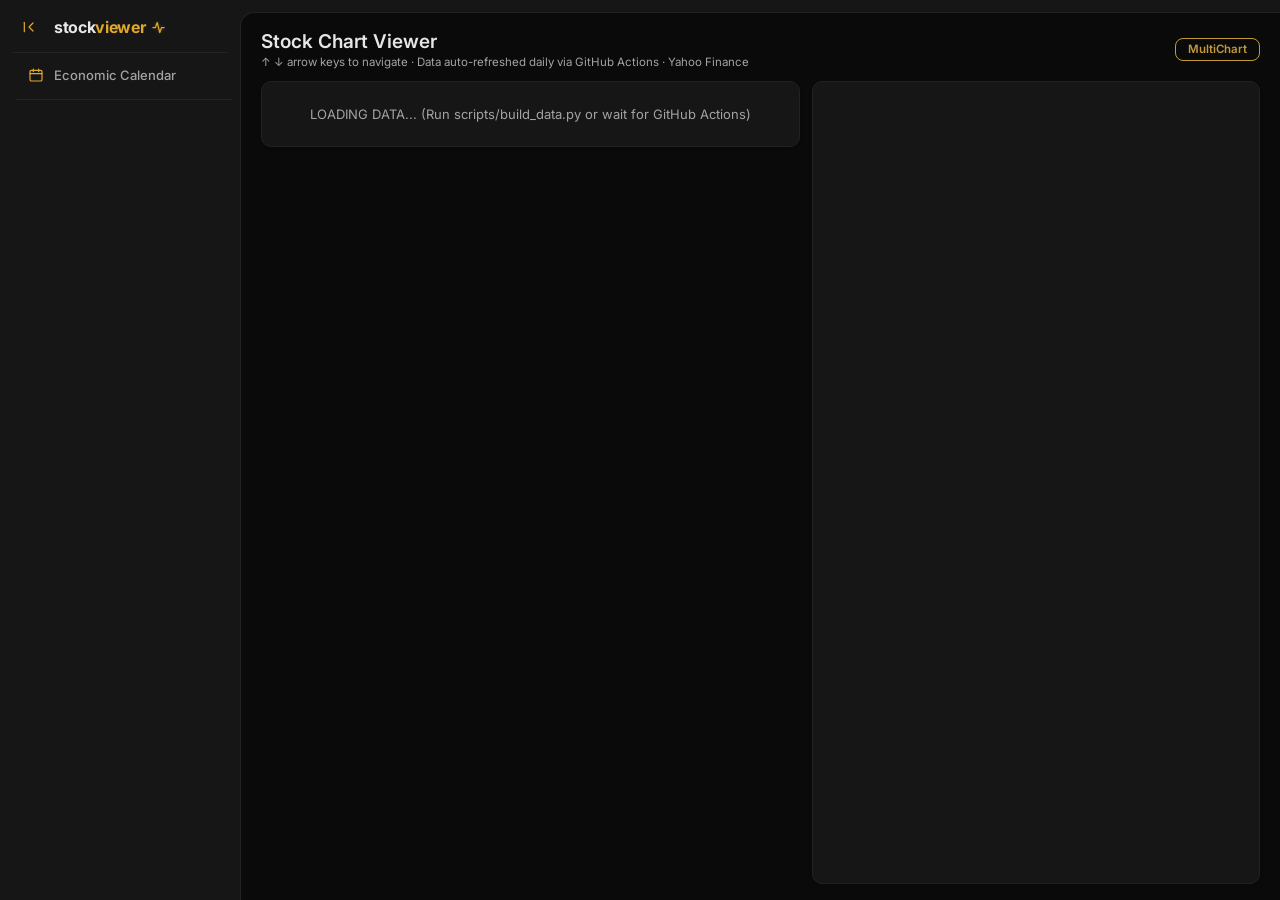
==== index.html @ 80c82736 "Add files via upload" ====
<!DOCTYPE html>
<html lang="en" data-theme="dark">
<head>
<meta charset="UTF-8">
<meta name="viewport" content="width=device-width, initial-scale=1.0">
<title>Stock Chart Viewer</title>
<!-- Keep these 2 files in the same folder as this page -->
<link rel="stylesheet" href="visuals_v1.css">
<link rel="stylesheet" href="side-menu_v1.css">
<style>
/* ===== Stock Chart Viewer: only what the 2 shared CSS files don't already cover ===== */
html,body{height:100%}
.app{height:100vh;overflow:hidden}
.content{display:flex;flex-direction:column;overflow:hidden}
@media(min-width:701px){.content{height:calc(100vh - 12px);min-height:0}}
.viewer{flex:1;min-height:0;display:flex;flex-direction:column;padding:18px 20px 16px}
.viewer .topline{margin-bottom:12px;align-items:center}
.viewer .topline .sub{margin-top:1px}
.split{flex:1;min-height:0;display:flex;gap:12px}
.tablepane{flex:0 0 min(800px,54%);min-height:0;height:auto;max-height:100%;align-self:flex-start}
.chartpane{flex:1;min-width:0;min-height:0;display:flex;flex-direction:column;
  background:var(--panel);border:1px solid var(--border);border-radius:var(--r-card);box-shadow:0 1px 3px rgba(0,0,0,.2);overflow:hidden}
#single-chart-panel{flex:1;min-height:0;display:flex}
.tradingview-widget-container{flex:1;min-height:0}
.multi-chart-panel{flex:1;min-height:0;overflow:auto;display:none;padding:10px}
.multi-group-title{margin:0 0 6px;font-size:12px;font-weight:600;color:var(--muted)}
.multi-chart-grid{display:grid;grid-template-columns:repeat(3,minmax(0,1fr));gap:8px}

/* legend chips (Industries sectors) */
.legend{display:flex;align-items:center;gap:5px;flex-wrap:wrap;margin-top:6px}
.legend-item{padding:2px 7px;border-radius:6px;font-size:10px;font-weight:600;color:#fff;user-select:none}
.legend:empty{display:none}

/* table tweaks for this data */
.ticker-table{min-width:0}
.ticker-table th:nth-child(2),.ticker-table td:nth-child(2){text-align:center}
.ticker-table th:last-child,.ticker-table td:last-child{text-align:left}
.ticker-table th.sortable:hover{color:var(--text)}
.ticker-table th.sort-asc::after{content:" ↑"}
.ticker-table th.sort-desc::after{content:" ↓"}
.ticker-table th.sorted-column{color:var(--text);background:color-mix(in srgb,var(--accent-ui) 14%,var(--th))}
.ticker-table td.sorted-column{background:rgba(255,255,255,.03)}
.ticker-row{cursor:pointer}
.ticker-row.active,.ticker-row.active:hover{background:color-mix(in srgb,var(--accent-ui) 13%,transparent)}
.ticker-table td.price-up{color:var(--green);font-weight:500}
.ticker-table td.price-down{color:var(--red);font-weight:500}
.ticker-label{display:inline-block;font-weight:700;color:var(--ticker)}
.ticker-label[class*="ticker-label-"]{padding:2px 8px;border-radius:12px;font-size:11px;color:#fff;background:#4a5568}
.abc-rating{display:inline-block;width:18px;height:18px;border-radius:50%;text-align:center;line-height:18px;font-size:11px;font-weight:700;color:#0a0a0a}
.abc-a{background:var(--blue)}.abc-b{background:var(--green)}.abc-c{background:var(--amber)}
.value-visualization{position:relative;display:inline-block;padding:2px 6px;border-radius:3px;min-width:52px;max-width:100%;text-align:right}
.value-bar{position:absolute;top:0;height:100%;border-radius:3px;opacity:.22;z-index:0;max-width:100%}
.value-bar.positive{background:var(--green);left:0}
.value-bar.negative{background:var(--red);right:0}
.value-text{position:relative;z-index:1}
.rs-chart{display:block;height:22px;max-width:90px;object-fit:contain}
.etf-list{font-size:11px}
.long-etf{color:var(--green);cursor:pointer}
.short-etf{color:var(--red);cursor:pointer}
.long-etf:hover,.short-etf:hover{text-decoration:underline}
.loading-msg{padding:24px;text-align:center;color:var(--muted)}

/* economic calendar pop-up */
.econ-modal-overlay{position:fixed;inset:0;background:rgba(0,0,0,.7);display:none;align-items:center;justify-content:center;z-index:9999}
.econ-modal{background:var(--panel);border:1px solid var(--border);border-radius:12px;padding:10px 10px 6px;width:440px;max-width:94vw;max-height:92vh;box-shadow:0 10px 30px rgba(0,0,0,.7)}
.econ-modal-header{display:flex;align-items:center;justify-content:space-between;margin-bottom:6px;font-size:13px;font-weight:600}
.econ-modal-close{background:transparent;border:0;color:var(--muted);cursor:pointer;font-size:18px;line-height:1;padding:0 2px}
.econ-modal-close:hover{color:var(--text)}
.econ-modal a{color:var(--muted);font-size:11px}

/* phone: stack table over chart */
@media(max-width:700px){
  .app{overflow:auto}
  .viewer{padding:14px 12px}
  .split{flex-direction:column}
  .tablepane{flex:0 0 auto;max-height:55vh;align-self:stretch}
  .chartpane{flex:0 0 60vh}
  .multi-chart-grid{grid-template-columns:1fr}
}
</style>
</head>
<body>
<div class="app">

  <!-- ===== side menu: Economic Calendar + one tab per table group (built from the data) ===== -->
  <aside class="side" id="side">
    <div class="pin">
      <div class="pin-top">
        <button class="item" id="collapse" title="Collapse menu">
          <svg class="ic cl-x" viewBox="0 0 24 24"><path d="M5 5v14"/><path d="M18 6l-6 6 6 6"/></svg>
          <svg class="ic cl-e" viewBox="0 0 24 24"><path d="M19 5v14"/><path d="M6 6l6 6-6 6"/></svg>
        </button>
        <div class="side-logo"><span>stock<span class="pls">viewer</span></span>
          <svg class="pico" viewBox="0 0 24 24"><path d="M3 12h4l3-8 4 16 3-8h4"/></svg></div>
      </div>
    </div>
    <div class="top">
      <button class="item" type="button" id="calBtn" title="Economic Calendar">
        <svg class="ic" viewBox="0 0 24 24"><rect x="3" y="5" width="18" height="16" rx="2"/><path d="M16 3v4M8 3v4M3 10h18"/></svg>
        <span class="lb">Economic Calendar</span>
      </button>
    </div>
    <nav id="menu"></nav>
  </aside>
  <div class="scrim" id="scrim"></div>

  <div class="content">
    <main class="page viewer">
      <div class="topline">
        <div>
          <h1 id="title">Loading…</h1>
          <div class="sub">↑ ↓ arrow keys to navigate · Data auto-refreshed daily via GitHub Actions · Yahoo Finance</div>
          <div class="legend" id="legend"></div>
        </div>
        <div class="controls">
          <button class="menuBtn" id="menuBtn" aria-label="Open menu">&#9776;</button>
          <span class="wadd"><button type="button" id="multiBtn">MultiChart</button></span>
        </div>
      </div>

      <div class="split">
        <section class="tablewrap tablepane" id="tablepane"><div id="groups-container"><div class="loading-msg">LOADING DATA...</div></div></section>
        <section class="chartpane">
          <div id="single-chart-panel">
            <div class="tradingview-widget-container"><div id="tradingview-chart" style="height:100%;width:100%;"></div></div>
          </div>
          <div id="multi-chart-panel" class="multi-chart-panel"></div>
        </section>
      </div>
    </main>
  </div>
</div>

<div id="economic-calendar-modal-overlay" class="econ-modal-overlay" onclick="closeEconomicCalendar(event)">
  <div class="econ-modal" onclick="event.stopPropagation()">
    <div class="econ-modal-header">
      <span>Economic Calendar</span>
      <button type="button" class="econ-modal-close" onclick="closeEconomicCalendar(event)">×</button>
    </div>
    <!-- TradingView Widget BEGIN -->
    <div class="tradingview-widget-container">
      <div class="tradingview-widget-container__widget"></div>
      <div class="tradingview-widget-copyright">
        <a href="https://www.tradingview.com/economic-calendar/" rel="noopener nofollow" target="_blank"><span class="blue-text">Economic Calendar</span></a>
        <span class="trademark"> by TradingView</span>
      </div>
      <script type="text/javascript" src="https://s3.tradingview.com/external-embedding/embed-widget-events.js" async>
      {
      "colorTheme": "dark",
      "isTransparent": false,
      "locale": "en",
      "countryFilter": "us",
      "importanceFilter": "-1,0,1",
      "width": 400,
      "height": 550
      }
      </script>
    </div>
    <!-- TradingView Widget END -->
  </div>
</div>

<script src="https://s3.tradingview.com/tv.js"></script>
<script>
(function() {
    var GROUP_ORDER = ['Indices', 'S&P Style ETFs', 'Sel Sectors', 'EW Sectors', 'Industries', 'Countries'];
    var CHART_BG = '#161616';            /* matches the card color */
    var ICONS = {
        'Indices':        '<path d="M3 17l6-6 4 4 8-8"/><path d="M15 7h6v6"/>',
        'S&P Style ETFs': '<rect x="3" y="3" width="7" height="7" rx="1"/><rect x="14" y="3" width="7" height="7" rx="1"/><rect x="3" y="14" width="7" height="7" rx="1"/><rect x="14" y="14" width="7" height="7" rx="1"/>',
        'Sel Sectors':    '<path d="M12 3a9 9 0 1 0 9 9h-9z"/><path d="M15 3.5A9 9 0 0 1 20.5 9H15z"/>',
        'EW Sectors':     '<path d="M6 20V10"/><path d="M12 20V4"/><path d="M18 20v-7"/>',
        'Industries':     '<path d="M12 3l9 5-9 5-9-5z"/><path d="M3 13l9 5 9-5"/>',
        'Countries':      '<circle cx="12" cy="12" r="9"/><path d="M3 12h18"/><path d="M12 3a14 14 0 0 1 0 18a14 14 0 0 1 0-18"/>'
    };
    var ICON_DEFAULT = '<circle cx="6" cy="6" r="1.5"/><circle cx="12" cy="6" r="1.5"/><circle cx="18" cy="6" r="1.5"/><circle cx="6" cy="12" r="1.5"/><circle cx="12" cy="12" r="1.5"/><circle cx="18" cy="12" r="1.5"/>';

    var chartWidget = null, currentIndex = 0, allTickerRows = [];
    var snapshot = null, meta = null, multiChartMode = false, defaultSymbol = 'QQQE';
    var currentGroup = null, sortState = null, groupNames = [];

    function escapeHtml(s) {
        if (!s) return '';
        return String(s).replace(/&/g, '&amp;').replace(/"/g, '&quot;').replace(/</g, '&lt;').replace(/>/g, '&gt;');
    }
    function vizWidth(value, minVal, maxVal) {
        if (value == null || minVal >= maxVal) return 0;
        if (value >= 0) return maxVal <= 0 ? 0 : Math.min(100, Math.max(0, (value / maxVal) * 100));
        return minVal >= 0 ? 0 : Math.min(100, Math.max(0, (Math.abs(value) / Math.abs(minVal)) * 100));
    }
    function getLabelClass(groupName, ticker) {
        return (groupName === 'Industries' && meta && meta.Industries_COLORS && meta.Industries_COLORS[ticker]) ? ' ticker-label-' + ticker : '';
    }

    /* ---------- side menu tabs (one per group, in the order of the data) ---------- */
    function buildMenu() {
        var groups = snapshot && snapshot.groups ? snapshot.groups : {};
        groupNames = GROUP_ORDER.filter(function(n) { return groups[n] && groups[n].length; });
        Object.keys(groups).forEach(function(n) { if (groupNames.indexOf(n) < 0 && groups[n] && groups[n].length) groupNames.push(n); });
        var menu = document.getElementById('menu');
        menu.innerHTML = groupNames.map(function(n) {
            return '<button class="item" type="button" data-group="' + escapeHtml(n) + '" title="' + escapeHtml(n) + '">' +
                '<svg class="ic" viewBox="0 0 24 24">' + (ICONS[n] || ICON_DEFAULT) + '</svg><span class="lb">' + escapeHtml(n) + '</span></button>';
        }).join('');
        menu.onclick = function(e) {
            var b = e.target.closest('.item[data-group]');
            if (!b) return;
            selectGroup(b.getAttribute('data-group'));
            document.getElementById('side').classList.remove('open');
        };
    }

    /* ---------- one table for the selected tab ---------- */
    function renderTable(groupName) {
        var rows = snapshot.groups[groupName] || [];
        var ranges = (snapshot.column_ranges && snapshot.column_ranges[groupName]) || { daily: [-10,10], intra: [-10,10], '5d': [-20,20], '20d': [-30,30] };
        var html = '<table class="ticker-table" data-group="' + escapeHtml(groupName) + '"><thead><tr>';
        var th = function(key, label) { return '<th class="sortable" data-sort-by="' + key + '" title="Click to sort">' + label + '</th>'; };
        html += th('symbol', 'Ticker') + th('abc', 'Grade') + th('daily', 'Daily') + th('intra', 'Intra') + th('5d', '5D') + th('20d', '20D') +
                th('atr_pct', 'ATR%') + th('dist_sma50_atr', 'ATRx') + th('rs', '1M-VARS') + th('rs', 'VARS') + th('letf', 'LETF');
        html += '</tr></thead><tbody>';
        function cell(v, rng) {
            if (v == null) return '<td>N/A</td>';
            var cl = v > 0 ? 'price-up' : (v < 0 ? 'price-down' : '');
            return '<td class="' + cl + '"><div class="value-visualization"><div class="value-bar ' + (v >= 0 ? 'positive' : 'negative') + '" style="width:' +
                   vizWidth(v, rng[0], rng[1]) + '%"></div><span class="value-text">' + (v >= 0 ? '+' : '') + v.toFixed(2) + '%</span></div></td>';
        }
        for (var i = 0; i < rows.length; i++) {
            var r = rows[i];
            var letf = (r.long && r.long.length) || (r.short && r.short.length) ? '1' : '0';
            var abc = r.abc || '';
            html += '<tr class="ticker-row" onclick="updateChart(\'' + r.ticker + '\', this)" data-symbol="' + r.ticker + '"' +
                ' data-daily="' + (r.daily != null ? r.daily : 0) + '" data-intra="' + (r.intra != null ? r.intra : 0) + '"' +
                ' data-5d="' + (r['5d'] != null ? r['5d'] : 0) + '" data-20d="' + (r['20d'] != null ? r['20d'] : 0) + '"' +
                ' data-atr_pct="' + (r.atr_pct != null ? r.atr_pct : 0) + '" data-dist_sma50_atr="' + (r.dist_sma50_atr != null ? r.dist_sma50_atr : 0) + '"' +
                ' data-rs="' + (r.rs != null ? r.rs : 0) + '" data-abc="' + abc + '" data-letf="' + letf + '" data-index="' + i + '">';
            html += '<td><span class="ticker-label' + getLabelClass(groupName, r.ticker) + '">' + r.ticker + '</span></td>';
            html += '<td>' + (abc ? '<span class="abc-rating abc-' + abc.toLowerCase() + '">' + abc + '</span>' : '-') + '</td>';
            html += cell(r.daily, ranges.daily) + cell(r.intra, ranges.intra) + cell(r['5d'], ranges['5d']) + cell(r['20d'], ranges['20d']);
            html += '<td>' + (r.atr_pct != null ? r.atr_pct.toFixed(1) + '%' : 'N/A') + '</td>';
            html += '<td>' + (r.dist_sma50_atr != null ? r.dist_sma50_atr.toFixed(2) : 'N/A') + '</td>';
            html += '<td>' + (r.rs != null ? Math.round(r.rs) + '%' : 'N/A') + '</td>';
            html += '<td>' + (r.rs_chart ? '<img src="' + r.rs_chart + '" class="rs-chart" alt="RS">' : 'N/A') + '</td>';
            html += '<td class="etf-list">';
            if (r.long && r.long.length) html += r.long.map(function(e) { return '<span class="long-etf" onclick="event.stopPropagation();updateChart(\'' + e + '\')">' + e + '</span>'; }).join(', ');
            if (r.short && r.short.length) { if (r.long && r.long.length) html += '<br>'; html += r.short.map(function(e) { return '<span class="short-etf" onclick="event.stopPropagation();updateChart(\'' + e + '\')">' + e + '</span>'; }).join(', '); }
            if (!(r.long && r.long.length) && !(r.short && r.short.length)) html += '-';
            html += '</td></tr>';
        }
        document.getElementById('groups-container').innerHTML = html + '</tbody></table>';
    }

    function renderLegend(groupName) {
        var el = document.getElementById('legend');
        var html = '';
        if (groupName === 'Industries' && meta && meta.SECTOR_COLORS)
            for (var s in meta.SECTOR_COLORS) html += '<span class="legend-item" style="background-color:' + meta.SECTOR_COLORS[s] + '">' + s + '</span>';
        el.innerHTML = html;
    }

    function injectIndustryColors() {
        if (!meta || !meta.Industries_COLORS) return;
        var style = document.createElement('style'), css = '';
        for (var t in meta.Industries_COLORS) css += '.ticker-label.ticker-label-' + t + '{background-color:' + meta.Industries_COLORS[t] + ';color:#fff} ';
        style.textContent = css;
        document.head.appendChild(style);
    }

    function selectGroup(groupName, preferSymbol) {
        if (!snapshot || !snapshot.groups || !snapshot.groups[groupName]) return;
        currentGroup = groupName;
        sortState = { sortBy: null, direction: 1, count: 0 };
        document.querySelectorAll('#menu .item').forEach(function(b) { b.classList.toggle('on', b.getAttribute('data-group') === groupName); });
        document.getElementById('title').textContent = groupName;
        renderLegend(groupName);
        renderTable(groupName);
        document.getElementById('tablepane').scrollTop = 0;
        allTickerRows = [].slice.call(document.querySelectorAll('.ticker-row'));
        var start = null;
        if (preferSymbol) start = allTickerRows.filter(function(r) { return r.getAttribute('data-symbol') === preferSymbol; })[0];
        if (!start) start = allTickerRows[0];
        if (start) {
            start.classList.add('active');
            currentIndex = allTickerRows.indexOf(start);
            if (!multiChartMode) initChart(start.getAttribute('data-symbol'));
        }
        if (multiChartMode) buildMultiChart(groupName);
    }

    /* ---------- charts ---------- */
    function buildMultiChart(groupName) {
        var panel = document.getElementById('multi-chart-panel');
        panel.innerHTML = '';
        var rows = allTickerRows;
        if (!rows.length) return;
        var block = document.createElement('div');
        var title = document.createElement('div');
        title.className = 'multi-group-title';
        title.textContent = groupName;
        var grid = document.createElement('div');
        grid.className = 'multi-chart-grid';
        rows.forEach(function(row) {
            var sym = (row.getAttribute('data-symbol') || '').trim();
            if (!sym) return;
            var wrap = document.createElement('div');
            wrap.className = 'tradingview-widget-container';
            wrap.style.height = '325px';
            wrap.style.width = '100%';
            wrap.innerHTML = '<div class="tradingview-widget-container__widget" style="height:100%;width:100%;border:1px solid rgba(255,255,255,0.06);border-radius:4px;"></div>';
            var script = document.createElement('script');
            script.src = 'https://s3.tradingview.com/external-embedding/embed-widget-advanced-chart.js';
            script.async = true;
            script.textContent = JSON.stringify({
                "allow_symbol_change": true, "calendar": false, "details": false,
                "hide_side_toolbar": true, "hide_top_toolbar": false, "hide_legend": true, "hide_volume": true,
                "hotlist": false, "interval": "D", "locale": "en", "save_image": false, "style": "1",
                "symbol": sym, "theme": "dark", "timezone": "America/Toronto",
                "backgroundColor": CHART_BG, "gridColor": "rgba(242, 242, 242, 0.06)",
                "watchlist": [], "withdateranges": false, "compareSymbols": [],
                "studies": ["STD;MA%Ribbon"], "autosize": true
            });
            wrap.querySelector('.tradingview-widget-container__widget').appendChild(script);
            grid.appendChild(wrap);
        });
        block.appendChild(title);
        block.appendChild(grid);
        panel.appendChild(block);
    }

    function setMultiMode(on) {
        multiChartMode = on;
        document.getElementById('single-chart-panel').style.display = on ? 'none' : 'flex';
        document.getElementById('multi-chart-panel').style.display = on ? 'block' : 'none';
        document.getElementById('multiBtn').textContent = on ? 'SingleChart' : 'MultiChart';
        if (on) {
            if (chartWidget) { chartWidget.remove(); chartWidget = null; }
            buildMultiChart(currentGroup);
        } else {
            var active = document.querySelector('.ticker-row.active');
            initChart(active ? active.getAttribute('data-symbol') : defaultSymbol);
        }
    }

    function initChart(symbol) {
        if (chartWidget) { chartWidget.remove(); chartWidget = null; }
        chartWidget = new TradingView.widget({
            allow_symbol_change: true, calendar: false, details: true,
            hide_side_toolbar: false, hide_top_toolbar: false, hide_legend: false, hide_volume: false,
            hotlist: false, interval: 'D', locale: 'en', save_image: false, style: '1',
            symbol: symbol, theme: 'dark', timezone: 'America/Toronto',
            toolbar_bg: CHART_BG, backgroundColor: CHART_BG, gridColor: 'rgba(255,255,255,0.1)',
            watchlist: [], withdateranges: true, studies: ['STD;MA%Ribbon'],
            compareSymbols: [{ symbol: 'AMEX:SPY', position: 'NewPane' }],
            autosize: true, enable_publishing: false, container_id: 'tradingview-chart'
        });
    }

    window.updateChart = function(symbol, element) {
        allTickerRows.forEach(function(row) { row.classList.remove('active'); });
        var row = element || allTickerRows.filter(function(r) { return r.getAttribute('data-symbol') === symbol; })[0];
        if (row) { row.classList.add('active'); currentIndex = allTickerRows.indexOf(row); row.scrollIntoView({ behavior: 'smooth', block: 'nearest' }); }
        if (!multiChartMode) initChart(symbol);
    };

    /* ---------- economic calendar pop-up ---------- */
    window.openEconomicCalendar = function() {
        var ov = document.getElementById('economic-calendar-modal-overlay');
        if (ov) ov.style.display = 'flex';
    };
    window.closeEconomicCalendar = function(ev) {
        if (ev) ev.preventDefault();
        var ov = document.getElementById('economic-calendar-modal-overlay');
        if (ov) ov.style.display = 'none';
    };

    /* ---------- sorting (click a column header: asc -> desc -> original order) ---------- */
    function sortTable(sortBy) {
        var table = document.querySelector('.ticker-table');
        if (!table) return;
        var tbody = table.querySelector('tbody');
        var rows = [].slice.call(tbody.querySelectorAll('.ticker-row'));
        var state = sortState;
        table.querySelectorAll('th, td').forEach(function(el) { el.classList.remove('sort-asc', 'sort-desc', 'sorted-column'); });

        if (state.sortBy === sortBy) {
            state.count++;
            if (state.count >= 3) {
                state.sortBy = null; state.direction = 1; state.count = 0;
                rows.sort(function(a, b) { return parseInt(a.getAttribute('data-index')) - parseInt(b.getAttribute('data-index')); });
                rows.forEach(function(r) { tbody.appendChild(r); });
                refreshRows(); return;
            }
        } else state.count = 1;
        state.sortBy = sortBy;
        if (state.count === 2) state.direction *= -1; else state.direction = 1;

        var colMap = { symbol: 0, abc: 1, daily: 2, intra: 3, '5d': 4, '20d': 5, atr_pct: 6, dist_sma50_atr: 7, rs: 8, letf: 10 };
        var hi = colMap[sortBy] !== undefined ? colMap[sortBy] : 9;
        var headerIndices = (sortBy === 'rs') ? [8, 9] : [hi];
        headerIndices.forEach(function(idx) {
            var h = table.querySelectorAll('th')[idx];
            if (h) h.classList.add(state.direction === 1 ? 'sort-asc' : 'sort-desc', 'sorted-column');
        });
        rows.forEach(function(row) {
            var cells = row.querySelectorAll('td');
            headerIndices.forEach(function(idx) { if (cells[idx]) cells[idx].classList.add('sorted-column'); });
        });

        var tickerToSector = (meta && meta.TICKER_TO_SECTOR) ? meta.TICKER_TO_SECTOR : {};
        var sectorOrder = (meta && meta.SECTOR_ORDER) ? meta.SECTOR_ORDER : [];
        function sectorIndex(s) { var i = sectorOrder.indexOf(s); return i >= 0 ? i : sectorOrder.length; }

        rows.sort(function(a, b) {
            if (sortBy === 'symbol') {
                var aT = a.getAttribute('data-symbol'), bT = b.getAttribute('data-symbol');
                if (currentGroup === 'Industries') {
                    var aS = tickerToSector[aT] || 'Unknown', bS = tickerToSector[bT] || 'Unknown';
                    if (sectorIndex(aS) !== sectorIndex(bS)) return (sectorIndex(aS) - sectorIndex(bS)) * state.direction;
                }
                return aT.toLowerCase().localeCompare(bT.toLowerCase()) * state.direction;
            } else if (sortBy === 'abc') {
                return (a.getAttribute('data-abc') || '').localeCompare(b.getAttribute('data-abc') || '') * state.direction;
            } else if (sortBy === 'letf') {
                return (parseInt(a.getAttribute('data-letf') || '0') - parseInt(b.getAttribute('data-letf') || '0')) * state.direction;
            }
            return (parseFloat(a.getAttribute('data-' + sortBy)) - parseFloat(b.getAttribute('data-' + sortBy))) * state.direction;
        });
        rows.forEach(function(r) { tbody.appendChild(r); });
        refreshRows();
    }
    function refreshRows() {
        allTickerRows = [].slice.call(document.querySelectorAll('.ticker-row'));
        var ar = document.querySelector('.ticker-row.active');
        if (ar) currentIndex = allTickerRows.indexOf(ar);
    }

    /* ---------- wiring ---------- */
    function wireUp() {
        document.getElementById('tablepane').addEventListener('click', function(ev) {
            var th = ev.target.closest('th.sortable');
            if (th) sortTable(th.getAttribute('data-sort-by'));
        });
        document.getElementById('calBtn').onclick = window.openEconomicCalendar;
        document.getElementById('multiBtn').onclick = function() { if (currentGroup) setMultiMode(!multiChartMode); };
        document.getElementById('collapse').onclick = function() { document.getElementById('side').classList.toggle('collapsed'); };
        document.getElementById('menuBtn').onclick = function() { document.getElementById('side').classList.add('open'); };
        document.getElementById('scrim').onclick = function() { document.getElementById('side').classList.remove('open'); };
        document.addEventListener('keydown', function(e) {
            if (e.key === 'Escape') window.closeEconomicCalendar();
            if (e.key !== 'ArrowDown' && e.key !== 'ArrowUp') return;
            if (/INPUT|SELECT|TEXTAREA/.test((document.activeElement || {}).tagName || '')) return;
            e.preventDefault();
            var next = currentIndex + (e.key === 'ArrowDown' ? 1 : -1);
            if (next < 0 || next >= allTickerRows.length) return;
            updateChart(allTickerRows[next].getAttribute('data-symbol'), allTickerRows[next]);
        });
    }

    function loadData() {
        wireUp();
        Promise.all([
            fetch('data/snapshot.json').then(function(res) { return res.ok ? res.json() : null; }).catch(function() { return null; }),
            fetch('data/meta.json').then(function(res) { return res.ok ? res.json() : null; }).catch(function() { return null; })
        ]).then(function(results) {
            snapshot = results[0];
            meta = results[1];
            if (!snapshot || !snapshot.groups) {
                document.getElementById('title').textContent = 'Stock Chart Viewer';
                document.getElementById('groups-container').innerHTML = '<div class="loading-msg">LOADING DATA... (Run scripts/build_data.py or wait for GitHub Actions)</div>';
                return;
            }
            defaultSymbol = (meta && meta.default_symbol) ? meta.default_symbol : 'QQQE';
            injectIndustryColors();
            buildMenu();
            if (groupNames.length) selectGroup(groupNames[0], defaultSymbol);
        });
    }

    loadData();
})();
</script>
</body>
</html>
---- visuals_v1.css ----
/* =====================================================================
   visuals_v1.css  -  GENERAL LOOK ONLY (no functionality)
   Fonts, colors, header, tabs, controls, tables, cards, hover effects.
   Extracted + cleaned up from index_v8.html (stacked override layers
   merged into one final set of rules).

   Dark is the default. Light theme = put data-theme="light" on <html>.
   Pair it with side-menu_v1.css for the left menu.

   Class names it styles (add them to your other HTML, or rename here):
     header, .brand, .status      page header
     .page                        main content wrapper
     .topline, h1, .sub, .controls   page title row + search/dropdown
     .tabs, .tab(.active)         tab strip
     .tablewrap, .tablehead       table card
     table/th/td, .ticker, .company, .pos, .neg, .g, .r
     .wadd (+ button)             "Add ticker" box + outlined button
     .card, .badge, .note, footer
   ===================================================================== */

@import url('https://fonts.googleapis.com/css2?family=Inter:wght@400;500;600;700;800&display=swap');

/* ---------- colors + sizes (change here to re-theme everything) ---------- */
:root{
  --bg:#0a0a0a;            /* page */
  --hdr:#0a0a0a;           /* header */
  --panel:#161616;         /* cards + table body */
  --th:#161616;            /* table header row */
  --card:#202020;
  --inp:#111111;           /* input background */
  --filter:#202020;        /* search / dropdown background */
  --border:#222222;
  --line:#222222;          /* row dividers */
  --hover:rgba(255,255,255,.05);
  --hover-border:#2d2d2d;

  --text:#e6e6e6;
  --muted:#a3a3a3;         /* headers, subtitles */
  --name:#8a8a8a;          /* company names */
  --placeholder:#6f6f6f;
  --ticker:#e6e6e6;

  --green:#10b981;
  --red:#ef5350;
  --blue:#0db1f2;          /* focus ring */
  --amber:#f6b43a;         /* notes, status dot */
  --accent:#e0a82e;        /* gold (logo, icons) */
  --accent-ui:#c29a3a;     /* softer gold (active tab, Add button) */

  --ease:cubic-bezier(.4,0,.2,1);
  --ctl-h:28px;            /* search / dropdown height */
  --r-card:10px;
  --r-ctl:8px;

  color-scheme:dark;
  font-family:Inter,system-ui,-apple-system,'Segoe UI',Roboto,Arial,sans-serif;
  -webkit-font-smoothing:antialiased;
  -webkit-tap-highlight-color:rgba(224,168,46,.19);
}
:root[data-theme="light"]{
  --bg:#f4f5f7;  --hdr:#ffffff;  --panel:#ffffff;  --th:#f0f2f5;  --card:#e9ecf0;
  --inp:#ffffff; --filter:#ffffff;
  --border:#d9dce1; --line:#e6e8ec; --hover:#f3f5f8; --hover-border:#cfd3d9;
  --text:#14171c; --muted:#5b6470; --name:#6b7480; --placeholder:#8a919b; --ticker:#14171c;
  --green:#0a8f4a; --red:#d3302f; --blue:#0a7fd1; --amber:#b86e00; --accent-ui:#a67c1a;
  color-scheme:light;
}

/* ---------- base ---------- */
*{box-sizing:border-box;scrollbar-width:thin;scrollbar-color:rgba(255,255,255,.12) transparent}
:root[data-theme="light"] *{scrollbar-color:rgba(0,0,0,.18) transparent}
::-webkit-scrollbar{width:8px;height:8px}
::-webkit-scrollbar-thumb{background:rgba(255,255,255,.12);border-radius:4px}
::-webkit-scrollbar-track{background:transparent}
:root[data-theme="light"] ::-webkit-scrollbar-thumb{background:rgba(0,0,0,.18)}
body{margin:0;background:var(--bg);color:var(--text);font-size:13px}
::selection{background:var(--blue);color:#000}
button:focus-visible,a:focus-visible,[tabindex]:focus-visible{outline:2px solid var(--blue);outline-offset:2px;border-radius:4px}

/* ---------- page header ---------- */
header{
  height:62px;padding:0 14px;gap:10px;
  display:flex;align-items:center;justify-content:space-between;
  background:var(--hdr);border-bottom:1px solid var(--border);
}
.brand{font-size:19px;font-weight:700;letter-spacing:.02em}
.brand .pls,.pls{color:var(--accent)}
.status{display:flex;align-items:center;gap:8px;font-size:13px;color:var(--muted)}
.dot{width:7px;height:7px;border-radius:50%;background:var(--amber)}
/* small square icon buttons (theme / refresh) */
.icon-btn,#themeBtn,#refBtn{
  width:22px;height:22px;padding:0;margin-left:4px;
  background:none;border:1px solid var(--border);border-radius:6px;
  color:var(--muted);font-size:13px;line-height:1;cursor:pointer;
  transition:color .15s var(--ease),border-color .15s var(--ease);
}
.icon-btn:hover,#themeBtn:hover,#refBtn:hover{color:var(--text);border-color:var(--hover-border)}

/* ---------- page wrapper + title row ---------- */
.page{padding:17px 12px}
@media(min-width:701px){.page{padding:22px 32px}}
.topline{display:flex;justify-content:space-between;align-items:flex-start;gap:16px;margin-bottom:18px}
@media(max-width:700px){.topline{flex-direction:column}}
h1{font-size:19px;font-weight:600;letter-spacing:0;line-height:1.2;margin:0 0 1px}
.sub{font-size:11.5px;line-height:14px;margin:0;color:var(--muted)}
.controls{display:flex;gap:9px;flex-wrap:wrap}

/* ---------- inputs + dropdowns ---------- */
input,select{
  font:inherit;font-size:12px;color:var(--text);
  height:var(--ctl-h);padding:0 10px;
  background-color:var(--filter);
  border:1px solid var(--border);border-radius:var(--r-ctl);
  transition:border-color .15s var(--ease),box-shadow .15s var(--ease);
}
input{width:104px}
input::placeholder{color:var(--placeholder);opacity:1}
input:hover,select:hover{border-color:var(--hover-border)}
input:focus,select:focus{outline:none;border-color:var(--blue);box-shadow:0 0 0 3px color-mix(in srgb,var(--blue) 18%,transparent)}
select{
  color:var(--placeholder);appearance:none;-webkit-appearance:none;padding-right:30px;
  background-image:url("data:image/svg+xml,%3Csvg xmlns='http://www.w3.org/2000/svg' width='10' height='6'%3E%3Cpath d='M1 1l4 4 4-4' fill='none' stroke='%23787b86' stroke-width='1.5'/%3E%3C/svg%3E");
  background-repeat:no-repeat;background-position:right 10px center;
}
select option{color:var(--text);background:var(--inp)}
@media(max-width:700px){input{width:100%}}

/* "Add ticker" box: input + outlined gold button */
.wadd{display:flex;align-items:center;gap:6px}
.wadd input{width:130px;text-transform:uppercase}
.wadd input::placeholder{text-transform:none}
.wadd button{
  height:23px;padding:0 12px;
  background:transparent;color:var(--accent-ui);
  border:1px solid var(--accent-ui);border-radius:var(--r-ctl);
  font:inherit;font-size:11.5px;font-weight:600;line-height:1;cursor:pointer;
  transition:background-color .15s var(--ease);
}
.wadd button:hover{background:color-mix(in srgb,var(--accent-ui) 12%,transparent)}

/* ---------- tabs ---------- */
.tabs{display:flex;gap:4px;margin-bottom:15px;overflow:auto;border-bottom:1px solid var(--border)}
.tab{
  white-space:nowrap;background:transparent;border:0;border-bottom:2px solid transparent;border-radius:0;
  padding:12px 16px;font:inherit;font-size:13px;font-weight:500;color:var(--muted);cursor:pointer;
  transition:color .15s var(--ease),border-color .15s var(--ease);
}
.tab:hover{color:var(--text)}
.tab.active{color:var(--text);border-bottom-color:var(--accent-ui)}

/* ---------- table card ---------- */
.tablewrap,.card{
  background:var(--panel);border:1px solid var(--border);border-radius:var(--r-card);
  box-shadow:0 1px 3px rgba(0,0,0,.2);overflow:auto;min-width:0;
}
.card{padding:10px}
.card h3{margin:0 0 6px;font-size:13px;font-weight:600}
.tablehead{display:flex;justify-content:space-between;align-items:center;padding:13px 15px;border-bottom:1px solid var(--border)}
.tablehead strong{font-size:12px;font-weight:400}
.note{font-size:12px;color:var(--amber)}

table{width:100%;border-collapse:collapse;min-width:760px}
th{
  position:sticky;top:0;z-index:5;                      /* header row stays visible while scrolling */
  padding:7px 5px;text-align:right;white-space:nowrap;cursor:pointer;
  font-size:11px;font-weight:600;text-transform:none;letter-spacing:0;color:var(--muted);
  background:var(--th);border-bottom:1px solid var(--border);
  transition:color .15s var(--ease);
}
th:hover{color:var(--text)}
th:first-child,td:first-child,th:nth-child(2),td:nth-child(2){text-align:left}
th:first-child,td:first-child{padding-left:12px}
td{
  height:27px;padding:4px 5px;text-align:right;white-space:nowrap;
  font-size:12px;line-height:1.25;font-variant-numeric:tabular-nums;
  border-bottom:1px solid var(--line);
}
tbody tr{transition:background-color .12s var(--ease)}
tbody tr:hover{background:var(--hover)}                 /* row hover */
.ticker{font-weight:700;color:var(--ticker)}
.company{font-size:11px;color:var(--name)}
td:nth-child(2){overflow:hidden;text-overflow:ellipsis}
.pos{color:var(--green)}
.neg{color:var(--red)}
/* soft tinted cells (breadth-style highlight) */
td.g{background:color-mix(in srgb,var(--green) 25%,transparent);color:var(--green);font-weight:500}
td.r{background:color-mix(in srgb,var(--red) 25%,transparent);color:var(--red);font-weight:500}
tr:hover td.g{background:color-mix(in srgb,var(--green) 25%,transparent)}
tr:hover td.r{background:color-mix(in srgb,var(--red) 25%,transparent)}
/* thick line under pinned rows */
tr.pinlast td{border-bottom:2px solid color-mix(in srgb,var(--muted) 55%,transparent)}

/* ---------- small extras ---------- */
.badge{font-size:11px;font-weight:700;letter-spacing:1px;padding:3px 10px;border-radius:4px;border:1px solid}
.badge.y{color:var(--green);background:color-mix(in srgb,var(--green) 15%,transparent)}
.badge.n{color:var(--red);background:color-mix(in srgb,var(--red) 15%,transparent)}
.badge.a{color:var(--amber);background:color-mix(in srgb,var(--amber) 15%,transparent)}

.pill{padding:4px 14px;border-radius:14px;font:inherit;font-size:12px;cursor:pointer;background:var(--panel);border:1px solid var(--border);color:var(--muted)}
.pill.on{color:var(--amber);border-color:var(--amber)}

/* flat toolbar icon buttons (dim until hover) */
.wtb{
  height:var(--ctl-h);min-width:30px;padding:0 6px;display:inline-flex;align-items:center;justify-content:center;gap:6px;
  background:none;border:0;border-radius:6px;font:inherit;font-size:12px;color:var(--muted);opacity:.55;cursor:pointer;
  transition:opacity .15s var(--ease),color .15s var(--ease);
}
.wtb:hover,.wtb.open{opacity:1;color:var(--text)}
.wtb svg{width:15px;height:15px;fill:none;stroke:currentColor;stroke-width:1.8;stroke-linecap:round;stroke-linejoin:round}

/* pop-up menu card */
.wpop{background:var(--panel);border:1px solid var(--border);border-radius:12px;box-shadow:0 10px 30px rgba(0,0,0,.5);padding:10px 12px;font-size:11px;color:var(--text)}
.wpop h6{margin:0 0 6px;font-size:10px;font-weight:700;letter-spacing:.06em;text-transform:uppercase;color:var(--muted)}

footer{display:flex;justify-content:flex-end;gap:14px;flex-wrap:wrap;margin-top:12px;font-size:11px;color:var(--muted)}
---- side-menu_v1.css ----
/* =====================================================================
   side-menu_v1.css  -  SIDE MENU LOOK ONLY (no functionality)
   Extracted + cleaned up from index_v8.html (all the stacked v1..v20
   override layers are merged into ONE final set of rules).

   Dark is the default. Light theme = put data-theme="light" on <html>.
   Your own JS only needs to toggle these classes:
     .side.collapsed   -> narrow icon-only menu (desktop)
     .grp.open         -> expands a group's sub-items
     .item.on          -> highlighted page      .subitem.on -> highlighted sub-page
     .side.open        -> slide-in drawer on phones
   ===================================================================== */

/* ---------- colors (change here to re-theme the menu) ---------- */
:root{
  --sidebar:#161616;                 /* menu background */
  --side-line:#222222;               /* dividers / borders */
  --side-active:rgba(255,255,255,.07);   /* selected page pill */
  --side-hover:rgba(255,255,255,.05);    /* hover pill */
  --side-text:#a3a3a3;               /* normal item text */
  --side-text-on:#ffffff;            /* hovered / selected text */
  --side-search-bg:#0a0a0a;
  --side-search-border:#222222;
  --side-search-ph:#7e7e7e;
  --side-search-hover:#111111;       /* collapsed search icon hover */
  --kbd-bg:rgba(255,255,255,.07);
  --icon-c:#e0a82e;                  /* gold icons + selected sub-item */
  --accent:#e0a82e;
  --blue:#0db1f2;                    /* focus ring */
  --bg:#0a0a0a;                      /* page color next to the menu */
  --line-soft:#2d2d2d;
  --ease:cubic-bezier(.4,0,.2,1);
  --ctl-h:34px;
  color-scheme:dark;
  font-family:Inter,system-ui,-apple-system,'Segoe UI',Roboto,Arial,sans-serif;
  -webkit-font-smoothing:antialiased;
}
:root[data-theme="light"]{
  --sidebar:#ffffff;
  --side-line:#e6e8ec;
  --side-active:#eef0f3;
  --side-hover:#f3f5f8;
  --side-text:#5b6470;
  --side-text-on:#14171c;
  --side-search-bg:#ffffff;
  --side-search-border:#e6e8ec;
  --side-search-ph:#8a919b;
  --side-search-hover:#ffffff;
  --kbd-bg:#eef0f3;
  --bg:#f4f5f7;
  --line-soft:#cfd3d9;
  color-scheme:light;
}

/* ---------- page shell: menu on the left, rounded content card on the right ---------- */
*{box-sizing:border-box}
.app{display:flex;min-height:100vh}
.content{flex:1;min-width:0;background:var(--bg)}
@media(min-width:701px){
  .app{background:var(--sidebar)}                       /* menu color shows above the page */
  .content{margin-top:12px;min-height:calc(100vh - 12px);
    border-top-left-radius:14px;border-top:1px solid var(--side-line);border-left:1px solid var(--side-line)}
  .content>header{border-top-left-radius:13px}
  header .brand{display:none}                           /* logo lives in the menu on desktop */
}

/* ---------- the menu itself ---------- */
.side{
  width:240px;flex:0 0 auto;
  background:var(--sidebar);
  position:sticky;top:0;height:100vh;overflow-y:auto;
  display:flex;flex-direction:column;
  padding:10px 12px;
  transition:width .15s;
  scrollbar-width:none;-ms-overflow-style:none;         /* hidden scrollbar */
}
.side::-webkit-scrollbar{display:none;width:0;height:0}
.side button{font:inherit}

/* ---------- top block: collapse button + logo + search ---------- */
.side .pin{
  position:sticky;top:0;z-index:3;background:var(--sidebar);
  display:flex;flex-direction:column;gap:8px;
  padding:0 0 8px;margin:0 0 6px;
  border-bottom:1px solid var(--side-line);
}
.side .pin-top{display:flex;align-items:center;gap:8px;height:34px}

.side-logo{
  display:inline-flex;align-items:center;gap:5px;height:34px;max-width:170px;overflow:hidden;
  font-size:16px;font-weight:700;letter-spacing:-.02em;color:#e8e8e8;white-space:nowrap;
  cursor:pointer;opacity:1;transition:opacity .25s ease,max-width .25s ease;
}
:root[data-theme="light"] .side-logo{color:var(--side-text-on)}
.side-logo .pls{color:var(--accent)}                    /* colored part of the name */
.side-logo .pico{
  width:15px;height:15px;flex:0 0 auto;fill:none;stroke:var(--accent);stroke-width:2;
  stroke-linecap:round;stroke-linejoin:round;
  filter:drop-shadow(0 0 2px rgba(224,168,46,.25));
}

/* search box */
.side .sbox{
  display:flex;align-items:center;gap:9px;
  height:var(--ctl-h);padding:0 11px;margin:0;
  background:var(--side-search-bg);
  border:1px solid var(--side-search-border);border-radius:8px;
  cursor:text;
  transition:border-color .15s var(--ease),box-shadow .15s var(--ease),background-color .15s var(--ease);
}
.side .sbox:hover{border-color:var(--line-soft)}
.side .sbox:focus-within{border-color:var(--blue);box-shadow:0 0 0 3px color-mix(in srgb,var(--blue) 18%,transparent)}
.side .sbox .ic{width:15px;height:15px;transition:transform .2s var(--ease),filter .2s var(--ease)}
.side .sbox input{
  flex:1;min-width:0;width:auto;background:none;border:0;border-radius:0;padding:0;
  font:inherit;font-size:13px;color:var(--side-text-on);box-shadow:none;outline:none;
}
.side .sbox input::placeholder{color:var(--side-search-ph);opacity:1}
.side .sbox kbd{
  font:inherit;font-size:10px;line-height:1;padding:2px 5px;border-radius:4px;
  background:var(--kbd-bg);color:var(--side-text);
}

/* collapse button (the small square next to the logo) */
#collapse,.collapse-btn{
  width:34px;min-width:34px;height:34px;padding:0;flex:0 0 auto;justify-content:center;
  background:none;color:var(--side-text);outline:none;-webkit-tap-highlight-color:transparent;
}
#collapse:hover,#collapse:focus,.collapse-btn:hover,.collapse-btn:focus{background:none;color:var(--side-text)}
#collapse:hover .ic,.collapse-btn:hover .ic{transform:translateX(2px) scale(1.12);filter:drop-shadow(0 0 4px color-mix(in srgb,var(--icon-c) 70%,transparent))}
.cl-e{display:none}                                     /* "expand" arrow only shows when collapsed */

/* ---------- menu rows ---------- */
.side .top{
  display:flex;flex-direction:column;gap:2px;
  padding-bottom:8px;margin-bottom:8px;border-bottom:1px solid var(--side-line);
}
.side nav{display:flex;flex-direction:column;gap:2px}
.side:not(.collapsed) .top,.side:not(.collapsed) nav{margin-left:4px;margin-right:-4px}   /* small right-shift */

.side .item{
  display:flex;align-items:center;gap:10px;
  width:100%;height:32px;padding:0 12px;
  background:none;border:0;border-radius:8px;
  color:var(--side-text);font-size:13px;font-weight:500;text-align:left;white-space:nowrap;cursor:pointer;
  transition:background-color .15s var(--ease),color .2s var(--ease);
  -webkit-tap-highlight-color:transparent;
}
.side .item .lb{flex:1;font-size:inherit;transition:transform .2s var(--ease),text-shadow .2s var(--ease)}

/* icons: thin gold line icons, 16px */
.side .ic{
  width:16px;height:16px;flex:none;
  fill:none;stroke:var(--icon-c);stroke-width:1.8;stroke-linecap:round;stroke-linejoin:round;
  transition:transform .2s var(--ease),filter .2s var(--ease);
}

/* hover: soft pill, icon + label float 2px right, icon gets a gold glow */
.side .item:hover{background:var(--side-hover);color:var(--side-text-on)}
.side .item:hover .ic{transform:translateX(2px) scale(1.12);filter:drop-shadow(0 0 4px color-mix(in srgb,var(--icon-c) 70%,transparent))}
.side .item:hover .lb{transform:translateX(2px);text-shadow:0 0 8px color-mix(in srgb,var(--side-text-on) 45%,transparent)}

/* selected page */
.side .item.on{background:var(--side-active);color:var(--side-text-on);font-weight:600}
.side .item.on:hover{background:var(--side-hover)}

/* little chevron on the right of a group; flips when the group is open */
.side .car{
  width:14px;height:14px;flex:none;display:inline-flex;align-items:center;justify-content:center;
  font-size:0;color:var(--side-text);transition:transform .15s;
}
.side .car svg{width:12px;height:12px;fill:none;stroke:currentColor;stroke-width:2;stroke-linecap:round;stroke-linejoin:round}
.side .item:hover .car{color:var(--side-text-on)}
.side .grp.open .car{transform:rotate(180deg)}

/* ---------- sub-menu ---------- */
.side .subs{display:none;margin:2px 0 6px 17px;padding-left:8px;border-left:1px solid var(--side-line)}
.side .grp.open .subs{display:block}

.side .subitem{
  display:block;width:100%;margin-bottom:2px;padding:5px 13px;
  background:none;border:1px solid transparent;border-radius:8px;
  color:var(--side-text);font-size:12.5px;text-align:left;white-space:nowrap;cursor:pointer;
  transition:color .15s var(--ease),background-color .15s var(--ease),padding-left .2s var(--ease),text-shadow .2s var(--ease);
  -webkit-tap-highlight-color:transparent;
}
.side .subitem:hover{
  background:var(--side-hover);color:var(--side-text-on);padding-left:16px;
  text-shadow:0 0 8px color-mix(in srgb,var(--side-text-on) 45%,transparent);
}
/* selected sub-page = gold glowing text, no box, nudged right */
.side .subitem.on,.side .subitem.on:hover{
  background:transparent;border-color:transparent;padding-left:24px;
  color:var(--icon-c);font-weight:500;
  text-shadow:0 0 5px color-mix(in srgb,var(--icon-c) 35%,transparent);
}

/* touch screens: no hover shading */
@media(hover:none),(pointer:coarse){
  .side .subitem:not(.on):hover{background:transparent;padding-left:13px;text-shadow:none;color:var(--side-text)}
}

/* ---------- collapsed (icon-only) menu, desktop ---------- */
@media(min-width:701px){
  .side.collapsed{width:52px;padding-left:8px;padding-right:8px}
  .side.collapsed .lb,.side.collapsed .car,.side.collapsed .subs{display:none}
  .side.collapsed .item{padding:0 10px}
  .side.collapsed .pin-top{gap:0}
  .side.collapsed .side-logo{opacity:0;max-width:0;pointer-events:none}
  .side.collapsed .cl-x{display:none}
  .side.collapsed .cl-e{display:block}
  /* search turns into a quiet icon button */
  .side.collapsed .sbox{justify-content:center;width:36px;height:36px;padding:0;cursor:pointer;background:none;border-color:transparent;box-shadow:none}
  .side.collapsed .sbox:hover{background:var(--side-search-hover)}
  .side.collapsed .sbox input,.side.collapsed .sbox kbd{display:none}
  .side.collapsed .sbox:hover .ic{transform:translateX(2px) scale(1.12);filter:drop-shadow(0 0 4px color-mix(in srgb,var(--icon-c) 70%,transparent))}
}

/* ---------- phone: menu becomes a slide-in drawer ---------- */
.scrim{display:none}
.menuBtn{display:none;background:none;border:0;color:var(--side-text-on);font-size:18px;cursor:pointer;margin-right:8px;padding:0;vertical-align:middle}
@media(max-width:700px){
  .side{position:fixed;left:0;top:0;z-index:30;width:240px;transform:translateX(-100%);transition:transform .18s}
  .side.open{transform:none}
  .side.open+.scrim{display:block;position:fixed;inset:0;background:rgba(0,0,0,.45);z-index:25}
  .side .top,.side nav{margin-left:4px;margin-right:-4px}
  #collapse,.collapse-btn{display:none}
  .menuBtn{display:inline-block}
}
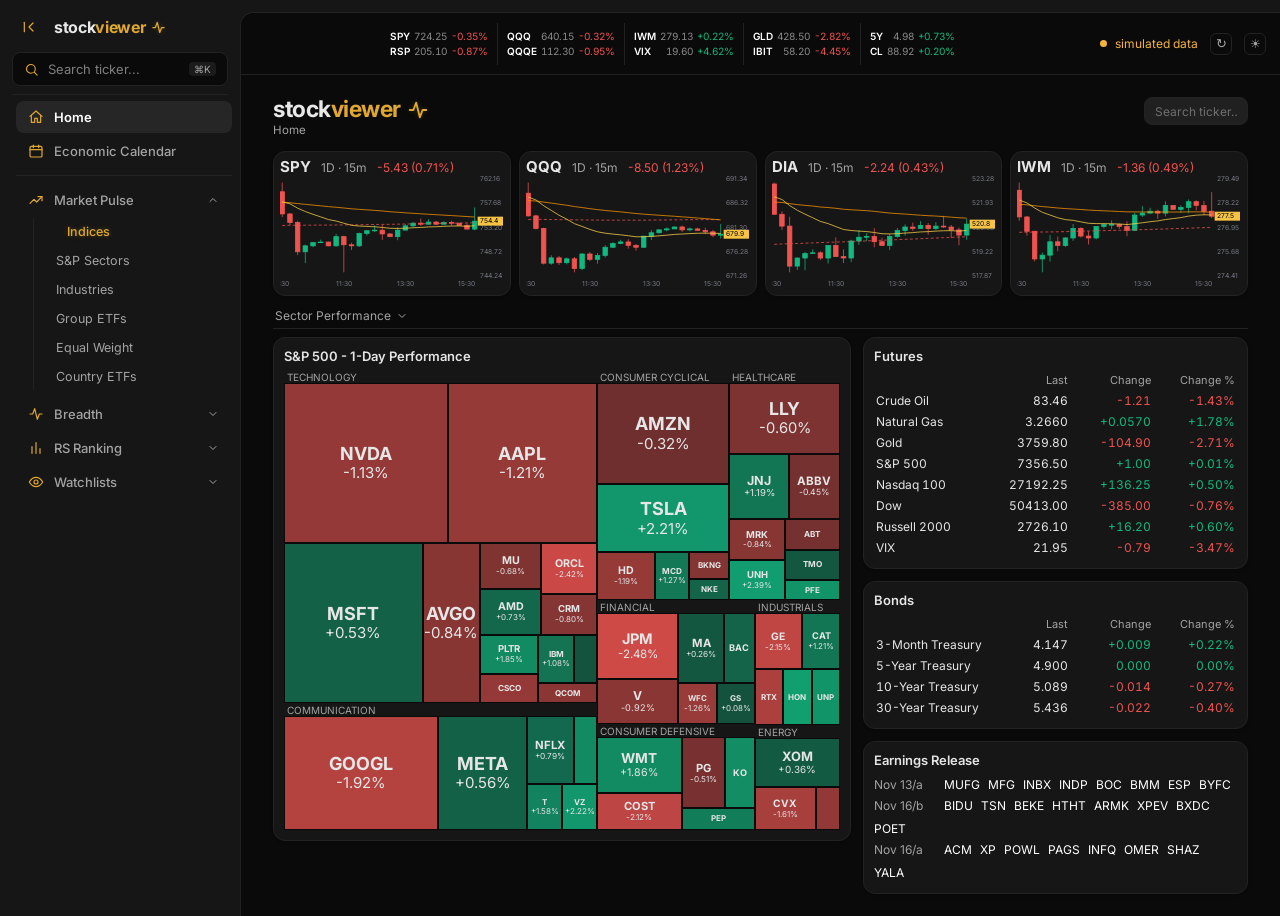
==== commit 683d8382: "Add files via upload" ====
--- a/index.html
+++ b/index.html
@@ -1,64 +1,966 @@
-<!DOCTYPE html>
-<html lang="en" data-theme="dark">
-<head>
-<meta charset="UTF-8">
-<meta name="viewport" content="width=device-width, initial-scale=1.0">
-<title>Stock Chart Viewer</title>
-<!-- Keep these 2 files in the same folder as this page -->
-<link rel="stylesheet" href="visuals_v1.css">
-<link rel="stylesheet" href="side-menu_v1.css">
-<style>
-/* ===== Stock Chart Viewer: only what the 2 shared CSS files don't already cover ===== */
-html,body{height:100%}
-.app{height:100vh;overflow:hidden}
-.content{display:flex;flex-direction:column;overflow:hidden}
-@media(min-width:701px){.content{height:calc(100vh - 12px);min-height:0}}
-.viewer{flex:1;min-height:0;display:flex;flex-direction:column;padding:18px 20px 16px}
-.viewer .topline{margin-bottom:12px;align-items:center}
-.viewer .topline .sub{margin-top:1px}
-.split{flex:1;min-height:0;display:flex;gap:12px}
-.tablepane{flex:0 0 min(800px,54%);min-height:0;height:auto;max-height:100%;align-self:flex-start}
-.chartpane{flex:1;min-width:0;min-height:0;display:flex;flex-direction:column;
-  background:var(--panel);border:1px solid var(--border);border-radius:var(--r-card);box-shadow:0 1px 3px rgba(0,0,0,.2);overflow:hidden}
-#single-chart-panel{flex:1;min-height:0;display:flex}
-.tradingview-widget-container{flex:1;min-height:0}
-.multi-chart-panel{flex:1;min-height:0;overflow:auto;display:none;padding:10px}
-.multi-group-title{margin:0 0 6px;font-size:12px;font-weight:600;color:var(--muted)}
-.multi-chart-grid{display:grid;grid-template-columns:repeat(3,minmax(0,1fr));gap:8px}
-
-/* legend chips (Industries sectors) */
-.legend{display:flex;align-items:center;gap:5px;flex-wrap:wrap;margin-top:6px}
-.legend-item{padding:2px 7px;border-radius:6px;font-size:10px;font-weight:600;color:#fff;user-select:none}
-.legend:empty{display:none}
-
-/* table tweaks for this data */
-.ticker-table{min-width:0}
-.ticker-table th:nth-child(2),.ticker-table td:nth-child(2){text-align:center}
-.ticker-table th:last-child,.ticker-table td:last-child{text-align:left}
-.ticker-table th.sortable:hover{color:var(--text)}
-.ticker-table th.sort-asc::after{content:" ↑"}
-.ticker-table th.sort-desc::after{content:" ↓"}
-.ticker-table th.sorted-column{color:var(--text);background:color-mix(in srgb,var(--accent-ui) 14%,var(--th))}
-.ticker-table td.sorted-column{background:rgba(255,255,255,.03)}
-.ticker-row{cursor:pointer}
-.ticker-row.active,.ticker-row.active:hover{background:color-mix(in srgb,var(--accent-ui) 13%,transparent)}
-.ticker-table td.price-up{color:var(--green);font-weight:500}
-.ticker-table td.price-down{color:var(--red);font-weight:500}
-.ticker-label{display:inline-block;font-weight:700;color:var(--ticker)}
-.ticker-label[class*="ticker-label-"]{padding:2px 8px;border-radius:12px;font-size:11px;color:#fff;background:#4a5568}
-.abc-rating{display:inline-block;width:18px;height:18px;border-radius:50%;text-align:center;line-height:18px;font-size:11px;font-weight:700;color:#0a0a0a}
-.abc-a{background:var(--blue)}.abc-b{background:var(--green)}.abc-c{background:var(--amber)}
-.value-visualization{position:relative;display:inline-block;padding:2px 6px;border-radius:3px;min-width:52px;max-width:100%;text-align:right}
-.value-bar{position:absolute;top:0;height:100%;border-radius:3px;opacity:.22;z-index:0;max-width:100%}
-.value-bar.positive{background:var(--green);left:0}
-.value-bar.negative{background:var(--red);right:0}
-.value-text{position:relative;z-index:1}
-.rs-chart{display:block;height:22px;max-width:90px;object-fit:contain}
-.etf-list{font-size:11px}
-.long-etf{color:var(--green);cursor:pointer}
-.short-etf{color:var(--red);cursor:pointer}
-.long-etf:hover,.short-etf:hover{text-decoration:underline}
-.loading-msg{padding:24px;text-align:center;color:var(--muted)}
+<!doctype html><html lang="en"><head>
+<link rel="preconnect" href="https://fonts.googleapis.com"><link rel="preconnect" href="https://fonts.gstatic.com" crossorigin><link href="https://fonts.googleapis.com/css2?family=Inter:wght@400;500;600;700;800&display=swap" rel="stylesheet"><meta charset="utf-8"><meta name="viewport" content="width=device-width,initial-scale=1,viewport-fit=cover"><title>Stock Chart Viewer</title><link rel="icon" type="image/svg+xml" href="data:image/svg+xml,%3Csvg xmlns='http://www.w3.org/2000/svg' viewBox='0 0 64 64'%3E%3Crect width='64' height='64' rx='10' fill='%23000'/%3E%3Ctext x='3' y='46' font-family='Arial,Helvetica,sans-serif' font-size='44' font-weight='800' textLength='58' lengthAdjust='spacingAndGlyphs' fill='%23fff'%3Es%3Ctspan fill='%23ffd21f'%3Ev%3C/tspan%3E%3C/text%3E%3C/svg%3E"><style>
+:root{color-scheme:dark;padding-top:env(safe-area-inset-top,0px);--bg:#080808;--panel:#101010;--card:#262626;--border:#383838;--text:#fff;--muted:#a6a6a6;--green:#10b981;--ok:var(--green);--bad:var(--red);--red:#ef5350;--blue:#00b7ff;--amber:#f6b43a;--hdr:#050505;--inp:#171717;--th:#151515;--line:#242424;--hover:#191919;--name:#8f959c;--tick:#c9c9c9;--pairline:#1f1f1f;font-family:Roboto,Arial,sans-serif}:root[data-theme="light"]{color-scheme:light;--bg:#f4f5f7;--panel:#ffffff;--card:#e9ecf0;--border:#d9dce1;--text:#14171c;--muted:#5b6470;--green:#0a8f4a;--ok:var(--green);--red:#d3302f;--blue:#0a7fd1;--amber:#b86e00;--hdr:#ffffff;--inp:#ffffff;--th:#f0f2f5;--line:#e6e8ec;--hover:#f3f5f8;--name:#6b7480;--tick:#2c323b;--pairline:#e3e5e9}*{box-sizing:border-box}.topbar{display:flex;flex:1;justify-content:center;overflow-x:auto;min-width:0;scrollbar-width:none}.topbar::-webkit-scrollbar{display:none}.pair{flex:0 0 auto;padding:6px 9px;display:grid;grid-template-columns:max-content max-content max-content;column-gap:4px;align-items:baseline;border-right:1px solid var(--pairline);font-variant-numeric:tabular-nums;font-size:10px;line-height:1.5}.pair div{display:contents}.pair b{font-weight:600;color:var(--tick);white-space:nowrap}.pair span{text-align:right;color:var(--name);white-space:nowrap}.pair em{font-style:normal;text-align:right;white-space:nowrap}.pair:last-child{border-right:0}body{margin:0;background:var(--bg);color:var(--text);font-size:14px}header{height:62px;border-bottom:1px solid var(--border);display:flex;align-items:center;justify-content:space-between;padding:0 14px;gap:10px;background:var(--hdr)}.brand{font-size:19px;font-weight:600;letter-spacing:.08em}.brand span{color:var(--blue)}.status,.sub{font-size:12px;color:var(--muted)}.status{display:flex;gap:8px;align-items:center}#themeBtn{background:none;border:1px solid var(--border);color:var(--muted);border-radius:4px;width:22px;height:22px;padding:0;font-size:12px;line-height:1;cursor:pointer;margin-left:4px}#themeBtn:hover{color:var(--text)}.dot{width:7px;height:7px;border-radius:50%;background:var(--amber)}main{max-width:1500px;margin:auto;padding:22px 24px}.topline{display:flex;justify-content:space-between;align-items:end;gap:16px;margin-bottom:18px}h1{font-size:25px;margin:0 0 5px;font-weight:500}.controls{display:flex;gap:9px;flex-wrap:wrap}input,select{background:var(--inp);border:1px solid var(--border);color:var(--text);border-radius:4px;padding:9px 11px;font:inherit}input{width:220px}.tabs{display:flex;gap:4px;border-bottom:1px solid var(--border);margin-bottom:15px;overflow:auto}.tab{white-space:nowrap;background:transparent;border:0;border-bottom:2px solid transparent;border-radius:0;padding:12px 15px;color:var(--muted);cursor:pointer}.tab.active{color:var(--text);border-bottom-color:var(--blue)}.tablewrap{border:1px solid var(--border);border-radius:5px;overflow:auto;background:var(--panel)}.tablehead{padding:13px 15px;display:flex;justify-content:space-between;align-items:center;border-bottom:1px solid var(--border)}.note{font-size:12px;color:var(--amber);text-transform:none}table{width:100%;border-collapse:collapse;min-width:760px}th{font-size:11px;text-transform:uppercase;letter-spacing:.05em;color:var(--muted);font-weight:500;text-align:right;padding:8px 12px;background:var(--th);border-bottom:1px solid var(--border);cursor:pointer;white-space:nowrap}th:first-child,td:first-child,th:nth-child(2),td:nth-child(2){text-align:left}td{padding:4px 12px;line-height:1.25;font-size:13px;border-bottom:1px solid var(--line);text-align:right;font-variant-numeric:tabular-nums;white-space:nowrap}.gap td{border-bottom:1px solid var(--line)}tbody tr.gap,tbody tr.gap:hover{background:transparent!important;pointer-events:none}tbody tr:hover{background:var(--hover)}.ticker{font-weight:600;color:var(--blue)}.company{color:var(--name);font-size:11px}.pos{color:var(--green)}.neg{color:var(--red)}.empty{padding:30px;text-align:center;color:var(--muted)}footer{color:var(--muted);font-size:11px;margin-top:12px;display:flex;justify-content:space-between;gap:12px;flex-wrap:wrap}@media(max-width:700px){header{padding:8px 14px;height:auto;flex-wrap:wrap}.topbar{order:3;flex:1 0 100%;justify-content:flex-start}main{padding:17px 12px}.topline{align-items:flex-start;flex-direction:column}input{width:100%}}
+
+.app{display:flex;min-height:100vh}.content{flex:1;min-width:0}
+.side{width:210px;flex:0 0 auto;background:var(--hdr);border-right:1px solid var(--border);position:sticky;top:0;height:100vh;overflow-y:auto;display:flex;flex-direction:column;padding:10px 8px;transition:width .15s}
+.side.collapsed{width:52px}.side nav{display:flex;flex-direction:column;gap:2px}
+.item{display:flex;align-items:center;gap:10px;width:100%;background:none;border:0;color:var(--muted);padding:9px 10px;border-radius:5px;cursor:pointer;font:inherit;text-align:left;white-space:nowrap}
+.item:hover{background:var(--hover);color:var(--text)}#collapse,#collapse:hover,#collapse:focus{background:none;color:var(--muted);outline:none;-webkit-tap-highlight-color:transparent}#collapse:active{background:var(--hover);color:var(--text)}.item.on{color:var(--text);background:var(--hover)}
+.ic{width:18px;text-align:center;flex:none}.lb{flex:1}.car{font-size:9px;transition:transform .15s}.grp.open .car{transform:rotate(180deg)}
+.subs{display:none;margin:2px 0 6px 19px;border-left:1px solid var(--border)}.grp.open .subs{display:block}
+.subitem{display:block;width:100%;background:none;border:0;color:var(--muted);font:inherit;font-size:12px;text-align:left;padding:5px 12px;cursor:pointer;white-space:nowrap}
+.subitem:hover{color:var(--text)}.subitem.on{color:var(--blue)}
+.side.collapsed .lb,.side.collapsed .car,.side.collapsed .subs{display:none}
+#collapse{margin-top:auto}.scrim{display:none}.menuBtn{display:none;background:none;border:0;color:var(--text);font-size:18px;cursor:pointer;margin-right:8px;padding:0;vertical-align:middle}
+@media(max-width:700px){.side{position:fixed;left:0;top:0;z-index:30;transform:translateX(-100%);transition:transform .18s;width:230px}.side.open{transform:none}.side.open+.scrim{display:block;position:fixed;inset:0;background:rgba(0,0,0,.45);z-index:25}.side.collapsed{width:230px}.side.collapsed .lb{display:block}.side.collapsed .subs{display:none}.side.collapsed .grp.open .subs{display:block}.side.collapsed .car{display:inline}#collapse{display:none}.menuBtn{display:inline-block}}
+.top{display:flex;flex-direction:column;gap:2px;padding-bottom:8px;margin-bottom:8px;border-bottom:1px solid var(--border)}
+.ic{width:18px;height:18px;flex:none;stroke:var(--amber);fill:none;stroke-width:1.8;stroke-linecap:round;stroke-linejoin:round}
+.item.on{color:var(--amber)}.cl-e{display:none}.side.collapsed .cl-e{display:block}.side.collapsed .cl-x{display:none}
+.home,#pg-breadth{max-width:1500px;margin:0 auto;padding:14px 16px}.home{display:flex;flex-direction:column;gap:12px}.home[hidden]{display:none}
+.home .pos,#pg-breadth .pos{color:var(--green)}.home .neg,#pg-breadth .neg{color:var(--red)}
+.hcharts{display:grid;grid-template-columns:repeat(3,1fr);gap:12px}
+.card{background:var(--panel);border:1px solid var(--border);border-radius:6px;padding:10px;min-width:0}
+.card h3{margin:0 0 6px;font-size:13px;font-weight:600;color:var(--text)}
+.ch .t{display:flex;gap:10px;align-items:baseline;font-size:12px;color:var(--muted)}.ch .t b{font-size:15px;color:var(--text)}.ch svg{width:100%;height:auto;display:block}
+.hb{display:grid;grid-template-columns:repeat(4,1fr);gap:12px}
+.hbi{background:var(--panel);border:1px solid var(--border);border-radius:6px;padding:6px 8px;font-size:9px}
+.hbi .l,.hbi .v{display:flex;justify-content:space-between}.hbi .l{color:var(--muted)}.hbi .v{color:var(--muted);margin:1px 0 3px}
+.hbi .bar{height:4px;border-radius:2px;background:color-mix(in srgb,var(--red) 33%,var(--panel));overflow:hidden}.hbi .bar i{display:block;height:100%;background:color-mix(in srgb,var(--green) 33%,var(--panel))}
+.hgrid{display:grid;grid-template-columns:minmax(0,1.5fr) minmax(0,1fr);gap:12px;align-items:start}.hside{display:flex;flex-direction:column;gap:12px}
+#hmap{position:relative;height:460px;overflow:hidden}
+.tile{position:absolute;overflow:hidden;border:1px solid var(--bg);display:flex;flex-direction:column;align-items:center;justify-content:center;color:var(--text);line-height:1.15;text-align:center}
+.sl{position:absolute;font-size:10px;color:var(--muted);text-transform:uppercase;overflow:hidden;white-space:nowrap;padding:1px 3px}
+.fr{display:grid;grid-template-columns:1.4fr 1fr 1fr 1fr;gap:6px;padding:3px 2px;font-size:12px;font-variant-numeric:tabular-nums}.fr span:nth-child(n+2){text-align:right}.fr.h{color:var(--muted);font-size:11px}
+.ern div{display:flex;gap:8px;font-size:12px;padding:3px 0;flex-wrap:wrap}.ern b{width:62px;color:var(--muted);font-weight:400}.ern span{color:var(--blue)}
+#pg-breadth{--g:color-mix(in srgb,var(--green) 32%,transparent);--r:color-mix(in srgb,var(--red) 30%,transparent);--a:color-mix(in srgb,var(--amber) 32%,transparent)}
+#pg-breadth section{background:var(--panel);border:1px solid var(--border);border-radius:6px;margin-bottom:12px;padding:10px}
+#pg-breadth h2{font-size:12px;margin:0 0 2px;letter-spacing:1px}#pg-breadth .src{color:var(--muted);font-size:10px;margin-bottom:8px}#pg-breadth .w{overflow-x:auto}
+#pg-breadth table{border-collapse:collapse;width:100%;min-width:520px}
+#pg-breadth th,#pg-breadth td{padding:4px 6px;text-align:right;border:1px solid var(--border);white-space:nowrap;font-size:12px;background:none}
+#pg-breadth th{color:var(--muted);font-weight:400;font-size:10px;text-transform:none}#pg-breadth td:first-child,#pg-breadth th:first-child{text-align:left}
+#pg-breadth td.g{background:var(--g)}#pg-breadth td.r{background:var(--r)}#pg-breadth td.a{background:var(--a)}#pg-breadth .m{color:var(--muted)}
+#pg-breadth .lg{display:flex;flex-wrap:wrap;gap:10px;font-size:10px;margin-bottom:8px}#pg-breadth .lg i{display:inline-block;width:10px;height:10px;border-radius:2px;margin-right:4px;vertical-align:-1px}
+#pg-breadth .row{display:grid;grid-template-columns:96px 1fr;gap:6px;align-items:center;margin:3px 0}#pg-breadth .row>span{font-size:11px;color:var(--muted)}
+#pg-breadth .ax{display:grid;grid-template-columns:1fr 1fr;height:20px;font-size:10px}#pg-breadth .ax>div{display:flex}#pg-breadth .ax>div:first-child{justify-content:flex-end;border-right:1px solid var(--muted)}
+#pg-breadth .ax span{display:flex;align-items:center;justify-content:center;color:#0b1016;min-width:0;overflow:hidden}
+#pg-breadth .c1{background:color-mix(in srgb,var(--red) 50%,#fff)}#pg-breadth .c2{background:var(--red);color:#fff!important}#pg-breadth .c3{background:var(--green);color:#fff!important}#pg-breadth .c4{background:color-mix(in srgb,var(--green) 50%,#fff)}
+@media(max-width:900px){.hcharts,.hgrid{grid-template-columns:1fr}.hb{grid-template-columns:1fr 1fr}}
+.topbar{align-items:center}.ch .up{stroke:var(--green);fill:var(--green)}.ch .dn{stroke:var(--red);fill:var(--red)}.ch .pc{stroke:var(--red)}#collapse .lb{font-size:11px;color:var(--name)}#collapse:hover .lb{color:var(--text)}
+
+.home{padding:8px;gap:8px}.hcharts{grid-template-columns:repeat(4,1fr);gap:8px}.hcharts .card{padding:5px 6px}
+.hperf{display:grid;grid-template-columns:repeat(4,1fr);gap:8px}
+.hperf .card{padding:6px 8px}
+.hperf h3{font-size:9px;letter-spacing:.06em;text-transform:uppercase;margin:0 0 4px;color:var(--muted)}
+.pr{display:flex;align-items:center;gap:5px;height:11px;font-size:9px;line-height:1;font-variant-numeric:tabular-nums}
+.pr .pt{width:28px;flex:none;text-align:right;color:var(--muted)}
+.pr .pb{flex:1;min-width:0;display:flex;align-items:center}
+.pr .pb i{display:block;height:4px;border-radius:2px;flex:none}
+.pr .pb em{font-style:normal;margin-left:4px;white-space:nowrap;font-size:9px}
+@media(max-width:900px){.hcharts,.hperf{grid-template-columns:1fr 1fr}}
+@media(max-width:560px){.hcharts{grid-template-columns:1fr}}
+@media(max-width:700px){.brand{cursor:pointer}}
+.brand .pls{position:relative;isolation:isolate;display:inline-block}
+.brand .pico{height:1.05em;width:1.05em;margin-left:4px;vertical-align:-.14em;fill:none;stroke:var(--amber);stroke-width:2;stroke-linecap:round;stroke-linejoin:round}
+@media(max-width:700px){.brand{cursor:pointer}}
+/* market table: uniform numbers, tighter columns, free room on right */
+#pg-market .tablewrap table{table-layout:fixed;min-width:760px}
+#pg-market .tablewrap td.n{font-family:inherit;font-size:12px;font-weight:400;line-height:1.25;letter-spacing:0;font-variant-numeric:tabular-nums;padding:4px 5px;text-align:right}#pg-market .tablewrap td,#pg-market .tablewrap .ticker{font-size:12px}#pg-market .tablewrap .company{font-size:11px}
+#pg-market .tablewrap th:nth-child(1){width:64px}#pg-market .tablewrap th:nth-child(2){width:270px}
+#pg-market .tablewrap th:nth-child(n+3):nth-child(-n+9){width:64px}
+#pg-market .tablewrap th:nth-child(n+3),#pg-market .tablewrap td:nth-child(n+3){padding-left:5px;padding-right:5px}
+#pg-market .tablewrap td:nth-child(2){overflow:hidden;text-overflow:ellipsis}
+#st{font-size:12px;color:var(--amber)}#foot.sim{font-size:12px;color:var(--amber)}
+/* breadth section 3: thin bars like home adv/decl */
+#pg-breadth .row{align-items:end;margin:2px 0}
+#pg-breadth .row>span{line-height:1}
+#pg-breadth .ax{height:6px;margin:11px 0 0}
+#pg-breadth .ax>div:first-child{border-right:0}
+#pg-breadth .ax span{position:relative;overflow:visible;height:6px;display:block}
+#pg-breadth .ax>div:first-child span:first-child{border-radius:3px 0 0 3px}
+#pg-breadth .ax>div:last-child span:last-child{border-radius:0 3px 3px 0}
+#pg-breadth .ax span::before{content:attr(data-n);position:absolute;left:0;right:0;bottom:8px;text-align:center;font-size:9px;line-height:1;color:var(--text)}
+.bpills{display:flex;gap:6px;margin-bottom:12px}.bp{background:var(--panel);border:1px solid var(--border);color:var(--muted);border-radius:14px;padding:4px 14px;font:inherit;font-size:12px;cursor:pointer}.bp.on{color:var(--amber);border-color:var(--amber)}
+#pg-breadth .ig{display:grid;grid-template-columns:repeat(2,minmax(0,1fr));gap:12px;margin-bottom:12px}#pg-breadth .ig section{margin:0}
+#pg-breadth h2 em{float:right;font-style:normal;color:var(--red);letter-spacing:0}
+.gw{display:flex;align-items:center;justify-content:center;gap:24px;margin:6px 0 10px}#gauge svg{width:210px;display:block}.gv{text-align:center}.gv b{display:block;font-size:30px;font-variant-numeric:tabular-nums}.gv span{font-size:12px;letter-spacing:2px}
+.gr{display:grid;grid-template-columns:1fr 38px 1fr;gap:8px;align-items:center;font-size:11px;color:var(--muted);margin:3px 0}.gr i{display:block;height:6px;border-radius:3px;background:var(--border);overflow:hidden}.gr i s{display:block;height:100%;background:var(--amber)}
+.stat{display:flex;align-items:center;gap:10px;background:color-mix(in srgb,var(--amber) 20%,var(--panel));border:1px solid var(--amber);border-radius:6px;padding:8px 12px}.stat>b{font-size:18px;color:var(--amber);letter-spacing:1px}.stat>span{margin-left:auto;font-size:10px;color:var(--muted);letter-spacing:1px}.stat span b{display:block;font-size:16px;color:var(--text);text-align:right}
+.one{color:var(--amber);font-weight:600;font-size:12px;letter-spacing:1px;margin:8px 0}
+.sg{display:grid;grid-template-columns:18px 1fr auto;gap:8px;align-items:center;padding:6px 0;border-bottom:1px solid var(--line);font-size:12px}.sg>i{font-style:normal;color:var(--muted)}
+.bd{font-size:11px;font-weight:700;letter-spacing:1px;padding:3px 10px;border-radius:4px;border:1px solid}.bd.y{color:var(--green);background:color-mix(in srgb,var(--green) 15%,transparent)}.bd.n{color:var(--red);background:color-mix(in srgb,var(--red) 15%,transparent)}.bd.a{color:var(--amber);background:color-mix(in srgb,var(--amber) 15%,transparent)}
+.rules{font-size:12px;line-height:1.5;color:var(--muted);margin:6px 0 0;padding:8px 10px;border:1px solid var(--border);border-radius:6px}
+#pg-breadth .ig svg{width:100%;display:block}#pg-breadth .ig .up{fill:var(--green);background:var(--green)}#pg-breadth .ig .dn{fill:var(--red);background:var(--red)}
+.ax0{stroke:var(--border)}.ln{fill:none;stroke-width:1.5}.l1,.ln.l1{stroke:var(--blue);background:var(--blue)}.l2,.ln.l2{stroke:var(--amber);background:var(--amber)}.ln.l3{stroke:var(--red)}
+.lgd{display:flex;justify-content:space-between;font-size:10px;color:var(--muted);margin-top:4px}.lgd i{display:inline-block;width:8px;height:8px;margin:0 3px 0 8px;border-radius:2px}
+.sc{text-align:center}.sc span{display:block;font-size:10px;letter-spacing:1px;color:var(--muted)}.sc b{font-size:22px;font-variant-numeric:tabular-nums}
+@media(max-width:900px){#pg-breadth .ig{grid-template-columns:1fr}}
+.topline{align-items:flex-start}.topline .hb{grid-template-columns:repeat(4,minmax(112px,1fr));gap:8px;width:min(700px,100%)}
+#pg-breadth{padding:22px 24px}#pg-breadth .pad{padding:10px 15px}
+#pg-breadth section#pg-market .tablewrap{padding:0;margin-bottom:12px;border:1px solid var(--border);border-radius:5px;background:var(--panel)}
+#pg-breadth #pg-market .tablewrap table{min-width:900px;table-layout:auto;border-collapse:collapse;width:100%}
+#pg-breadth #pg-market .tablewrap th{font-size:11px;text-transform:uppercase;letter-spacing:.05em;color:var(--muted);font-weight:500;text-align:right;padding:8px 12px;background:var(--th);border:0;border-bottom:1px solid var(--border);white-space:nowrap}
+#pg-breadth #pg-market .tablewrap td{font-size:12px;line-height:1.25;padding:4px 12px;border:0;border-bottom:1px solid var(--line);text-align:right;font-variant-numeric:tabular-nums;white-space:nowrap}
+#pg-breadth #pg-market .tablewrap th:first-child,#pg-breadth #pg-market .tablewrap td:first-child{text-align:left}
+#pg-breadth #pg-market .tablewrap tbody tr:hover,#pg-breadth #pg-market .tablewrap tr:hover td:not(.g):not(.r):not(.a){background:var(--hover)}
+#pg-breadth .row>span{font-size:12px}
+#pg-breadth .ig section{padding:0 0 10px;border-radius:5px}#pg-breadth .ig section.sc{padding:10px}
+#pg-breadth .ig section:not(.sc)>:not(h2){margin-left:15px;margin-right:15px}
+#pg-breadth .ig h2{margin:0 0 10px;padding:13px 15px;font-size:14px;font-weight:700;letter-spacing:0;border-bottom:1px solid var(--border)}
+#pg-breadth .ig h2~h2{margin-top:12px;border-top:1px solid var(--border)}
+#pg-breadth .ig h2 em{font-size:12px;font-weight:400}
+@media(max-width:900px){.topline .hb{width:100%;grid-template-columns:1fr 1fr}}
+#htop{position:relative;display:flex;flex-direction:column;gap:8px}.ch{cursor:pointer}.ch:hover{border-color:color-mix(in srgb,var(--muted) 40%,var(--border))}
+.hperf{display:block;position:relative;z-index:4}.hph{border-bottom:1px solid var(--border)}
+.hpt{display:inline-flex;align-items:center;gap:4px;background:none;border:0;margin:0;color:var(--muted);font:inherit;font-size:12px;padding:4px 2px;text-align:left;cursor:pointer;-webkit-tap-highlight-color:transparent}
+.hperf .hpt,.hperf .hpt:hover,.hperf .hpt:focus,.hperf .hpt:focus-visible,.hperf .hpt:active{outline:none;box-shadow:none;border:0;background:none;border-radius:0;-webkit-user-select:none;user-select:none;height:24px;line-height:16px;box-sizing:border-box}
+.hperf.open .hpt{color:var(--text)}
+.hpt .car{color:inherit;width:14px;height:14px;transition:transform .15s}.hpt .car svg{width:12px;height:12px}
+.hperf.open .hpt .car{transform:rotate(180deg)}
+.hpp{display:none;position:absolute;left:0;right:0;top:100%;padding-top:0}.hperf.open .hpp{display:block}
+.hperf.hpin .hpp{position:static;padding-top:0}
+.hperf,.hperf *{-webkit-tap-highlight-color:transparent}
+.hppi{display:flex;flex-direction:column;gap:8px;background:var(--bg);border:1px solid var(--border);border-radius:0 0 8px 8px;padding:8px;box-shadow:0 10px 30px rgba(0,0,0,.6);position:relative}
+.hpg,.hpb{display:grid;grid-template-columns:repeat(4,1fr);gap:8px}
+.hpb{border-top:1px solid var(--border);padding-top:8px}
+.hpb .hbi{font-size:10px}
+.hpb .hbi .bar{background:color-mix(in srgb,var(--red) 85%,#000)}.hpb .hbi .bar i{background:color-mix(in srgb,var(--green) 85%,#000)}
+.hpg .pb i{background:color-mix(in srgb,var(--vc) 85%,#000)!important}.hpg .pb em{color:var(--vc)!important}
+.hperf.hpin .hpg .pr{position:relative;transform-origin:left center;background:none;transition:transform .2s var(--ease,ease)}
+.hperf.hpin .hpg .pr .pt,.hperf.hpin .hpg .pr .pb i,.hperf.hpin .hpg .pr .pb em{transition:color .2s,box-shadow .2s,text-shadow .2s}
+.hperf.hpin .hpg .pr:hover{transform:translateX(1.5px) scale(1.14);z-index:2;background:none}
+.hperf.hpin .hpg .pr:hover .pt{color:var(--text);text-shadow:0 0 6px color-mix(in srgb,var(--text) 25%,transparent)}
+.hperf.hpin .hpg .pr:hover .pb i{box-shadow:0 0 5px color-mix(in srgb,var(--vc) 41%,transparent)}
+.hperf.hpin .hpg .pr:hover .pb em{text-shadow:0 0 6px color-mix(in srgb,var(--vc) 30%,transparent)}
+.hpg .pb.u{--vc:var(--green)}.hpg .pb.d{--vc:var(--red)}
+.hppi .dx{position:absolute;top:4px;right:4px;z-index:1;display:none}
+@media(max-width:900px){.hpg,.hpb{grid-template-columns:1fr 1fr}}@media(max-width:560px){.hpg,.hpb{grid-template-columns:1fr}}
+.hdet{position:absolute;inset:0;z-index:5;display:grid;grid-template-columns:minmax(0,7fr) minmax(0,5fr);gap:8px;background:var(--bg)}.hdet[hidden]{display:none}
+.dc{display:flex;flex-direction:column;min-height:0}.dh{display:flex;gap:12px;align-items:baseline;flex-wrap:wrap;font-size:12px;color:var(--muted);margin-bottom:6px}.dh b{font-size:16px;color:var(--text)}.lgx{font-size:11px;white-space:nowrap}
+.dx{margin-left:auto;background:none;border:1px solid var(--border);color:var(--muted);border-radius:4px;cursor:pointer;width:22px;height:22px;line-height:1;padding:0;font-size:15px}.dx:hover{color:var(--text)}
+.dbody{flex:1;min-height:0}.dbody svg{width:100%;height:100%;display:block}.di{overflow:auto}.di h3{font-size:13px;margin:0 0 6px}
+.ir{display:flex;justify-content:space-between;padding:5px 0;border-bottom:1px solid var(--line);font-size:12px;font-variant-numeric:tabular-nums}.ir span:first-child{color:var(--muted)}
+.hdet .pos{color:var(--green)}.hdet .neg{color:var(--red)}
+.sw{display:inline-block;width:12px;height:0;border-top:2px solid;margin:0 5px 0 0;vertical-align:middle}.lgx .sw{margin-left:8px}.sw.e21{border-color:#ffd54a}.sw.m50{border-color:#ff9800}.sw.m200{border-color:var(--red);border-top-style:dashed}
+.cs .up{stroke:var(--green);fill:var(--green)}.cs .dn{stroke:var(--red);fill:var(--red)}.cs .gl{stroke:var(--line)}
+.cs .m50,.cs .m200,.cs .e21{fill:none;stroke-width:1.2}.cs .m50{stroke:#ff9800}.cs .e21{stroke:#ffd54a}.cs .m200{stroke:var(--red);stroke-dasharray:4 3}
+input::placeholder{color:var(--muted);opacity:1}
+select{color:var(--muted);appearance:none;-webkit-appearance:none;padding-right:30px;background-image:url("data:image/svg+xml,%3Csvg xmlns='http://www.w3.org/2000/svg' width='10' height='6'%3E%3Cpath d='M1 1l4 4 4-4' fill='none' stroke='%23787b86' stroke-width='1.5'/%3E%3C/svg%3E");background-repeat:no-repeat;background-position:right 10px center}
+select option{color:var(--text);background:var(--inp)}
+@media(max-width:900px){.hdet{grid-template-columns:1fr}}
+#pg-rs{max-width:1500px;margin:0 auto;padding:22px 24px}#pg-rs .sub{max-width:900px;line-height:1.45}
+.rsw{border:1px solid var(--border);border-radius:5px;overflow:auto;background:var(--panel)}
+#pg-rs table{width:100%;border-collapse:collapse;table-layout:fixed;min-width:820px}#pg-rs th:nth-child(1){width:64px}#pg-rs th:nth-child(2){width:270px}#pg-rs th:nth-child(n+3){width:64px;padding-left:5px;padding-right:5px}#pg-rs th.sec{width:180px;padding-left:12px;padding-right:12px}
+#pg-rs th{font-size:11px;text-transform:uppercase;letter-spacing:.05em;color:var(--muted);font-weight:500;text-align:right;padding:8px 12px;background:var(--th);border-bottom:1px solid var(--border);cursor:pointer;white-space:nowrap}
+#pg-rs td{font-size:12px;line-height:1.25;padding:4px 12px;border-bottom:1px solid var(--line);text-align:right;font-variant-numeric:tabular-nums;white-space:nowrap}
+#pg-rs th.l,#pg-rs td.l{text-align:left}#pg-rs td.mu{color:var(--name)}#pg-rs td:nth-child(n+3){padding-left:5px;padding-right:5px}#pg-rs td:nth-child(2){overflow:hidden;text-overflow:ellipsis}#pg-rs td.sec{padding-left:12px;padding-right:12px;font-size:11px;color:var(--name);overflow:hidden;text-overflow:ellipsis}#pg-rs td.rs{font-weight:600}
+#pg-rs td.rg{color:var(--green)}#pg-rs td.rb{color:var(--blue)}#pg-rs td.ra{color:var(--amber)}#pg-rs td.rr{color:var(--red)}
+#pg-rs tbody tr:hover{background:var(--hover)}
+#pg-breadth .brow{display:flex;gap:12px;align-items:flex-start;flex-wrap:wrap}
+#pg-breadth .brow>section{margin-bottom:12px}
+#pg-breadth .bma{flex:0 0 auto;max-width:100%;overflow-x:auto}
+#pg-breadth .brow>section:last-child{flex:1 1 420px;min-width:0}
+#pg-breadth #b2{min-width:0;width:auto}
+#pg-breadth #b2 th,#pg-breadth #b2 td{padding:4px 6px}
+#pg-breadth #b2 th{font-size:10px;letter-spacing:0}
+#pg-breadth #b2 td{font-size:11px}
+.cs .m50,.cs .e21,.cs .m200{stroke-width:1}
+
+#pg-watch .tablewrap table{table-layout:fixed;min-width:760px}
+#pg-watch .tablewrap td.n{font-family:inherit;font-size:12px;font-weight:400;line-height:1.25;letter-spacing:0;font-variant-numeric:tabular-nums;padding:4px 5px;text-align:right}
+#pg-watch .tablewrap td,#pg-watch .tablewrap .ticker{font-size:12px}
+#pg-watch .tablewrap .company{font-size:11px}
+#pg-watch .tablewrap th:nth-child(1){width:64px}
+#pg-watch .tablewrap th:nth-child(2){width:270px}
+#pg-watch .tablewrap th:nth-child(n+3):nth-child(-n+9){width:64px}
+#pg-watch .tablewrap th:nth-child(n+3),#pg-watch .tablewrap td:nth-child(n+3){padding-left:5px;padding-right:5px}
+#pg-watch .tablewrap td:nth-child(2){overflow:hidden;text-overflow:ellipsis}
+#pg-watch .tablewrap th:nth-child(1),#pg-watch .tablewrap th:nth-child(2),#pg-watch .tablewrap td:nth-child(1),#pg-watch .tablewrap td:nth-child(2){text-align:left}
+#pg-watch .tablewrap th:nth-child(n+3):nth-child(-n+9){width:64px}
+.brand{cursor:pointer;outline:none;-webkit-tap-highlight-color:transparent;user-select:none;-webkit-user-select:none}
+.wadd{display:flex;align-items:center;gap:6px}
+.wadd input{width:110px;padding:4px 8px;font-size:12px;text-transform:uppercase;background:var(--bg);color:var(--text);border:1px solid var(--border);border-radius:4px;outline:none}
+.wadd input:focus{border-color:var(--blue)}
+.wadd button{padding:4px 10px;font-size:12px;background:color-mix(in srgb,var(--blue) 80%,#000);color:#e8f3fb;border:0;border-radius:4px;cursor:pointer}
+#wadd-msg,#madd-msg{position:absolute;right:calc(100% + 8px);white-space:nowrap;font-size:11px;color:var(--amber)}
+.wdel{background:none;border:0;color:var(--muted);font-size:15px;line-height:1;cursor:pointer;padding:0 4px}
+.wdel:hover{color:var(--red)}
+.wadd[hidden]{display:none}
+#pg-watch .tablehead,#pg-market .tablehead{position:relative}
+.wadd{position:absolute;top:50%;transform:translateY(-50%)}
+.wadd input::placeholder{text-transform:none}
+@media(max-width:700px){#pg-watch .tablehead.wl2{padding-bottom:46px}.wadd{top:auto;bottom:8px;transform:none}}
+
+/* ===== earningscatalyst design layer (dark) ===== */
+:root{--bg:#0a0a0a;--panel:#161616;--card:#202020;--border:#222222;--line:#222222;--th:#161616;--hover:rgba(255,255,255,.05);--inp:#111111;--hdr:#0a0a0a;--pairline:#222222;--muted:#a3a3a3;--name:#8a8a8a;--tick:#d4d4d4;--blue:#0db1f2;--sidebar:#111111;--ease:cubic-bezier(.4,0,.2,1);font-family:Inter,system-ui,-apple-system,'Segoe UI',Roboto,Arial,sans-serif;-webkit-font-smoothing:antialiased}
+:root[data-theme="light"]{--sidebar:#ffffff}
+body{font-size:13px}
+h1{font-size:30px;font-weight:700;letter-spacing:-.5px;line-height:1.1;margin:0 0 6px}
+.sub,.status{font-size:13px}
+.brand{font-weight:700}
+header{border-bottom:1px solid var(--border)}
+/* shapes */
+.tablewrap,.card{border-radius:12px;box-shadow:0 1px 3px rgba(0,0,0,.2)}
+.tablewrap{border-color:var(--border)}
+.hbi{border-radius:10px}
+input,select{border-radius:8px;border:1px solid var(--border);transition:border-color .15s var(--ease),box-shadow .15s var(--ease)}
+input:focus,select:focus{outline:none;border-color:var(--blue);box-shadow:0 0 0 3px color-mix(in srgb,var(--blue) 18%,transparent)}
+input::placeholder{color:#6f6f6f}
+#themeBtn{border-radius:6px;transition:color .15s var(--ease),border-color .15s var(--ease)}
+#themeBtn:hover{border-color:#2d2d2d}
+#refBtn{background:none;border:1px solid var(--border);color:var(--muted);border-radius:6px;width:22px;height:22px;padding:0;font-size:13px;line-height:1;cursor:pointer;margin-left:4px;transition:color .15s var(--ease),border-color .15s var(--ease)}
+#refBtn:hover{color:var(--text);border-color:#2d2d2d}
+#refBtn.busy{opacity:.6;pointer-events:none;animation:rspin 1s linear infinite}
+@keyframes rspin{to{transform:rotate(360deg)}}
+.status.stale #st{color:var(--amber)}
+/* tabs */
+.tab{font-size:13px;font-weight:500;padding:12px 16px;transition:color .15s var(--ease),border-color .15s var(--ease)}
+.tab:hover{color:var(--text)}
+.tab.active{color:var(--text);border-bottom-color:var(--blue)}
+/* tables */
+th{font-size:12px;font-weight:600;text-transform:none;letter-spacing:0;color:var(--muted);transition:color .15s var(--ease)}
+th:hover{color:var(--text)}
+td{font-size:13px}
+tbody tr{transition:background-color .12s var(--ease)}
+tbody tr:hover{background:rgba(255,255,255,.03)}
+.ticker{font-weight:600}
+.company{font-size:12px}
+/* sidebar */
+.side{background:var(--sidebar);border-right:1px solid var(--border)}
+.top{border-bottom:1px solid var(--border)}
+.item{font-size:14px;font-weight:500;border-radius:8px;transition:background-color .15s var(--ease),color .2s var(--ease)}
+.item .lb{transition:transform .2s var(--ease)}
+.item:hover{background:var(--hover);color:var(--text)}
+.item:hover .lb{transform:translateX(2px)}
+.item .ic{transition:transform .2s var(--ease)}
+.item:hover .ic{transform:scale(1.08)}
+.item.on{background:var(--hover)}
+.subs{border-left:1px solid var(--border)}
+.subitem{font-size:13px;transition:color .15s var(--ease),background-color .15s var(--ease),padding-left .2s var(--ease)}
+.subitem:hover{color:var(--text);background:var(--hover);padding-left:15px}
+.subitem.on{color:var(--blue)}
+#collapse .lb{transform:none}
+/* scrollbars, focus, selection */
+*{scrollbar-width:thin;scrollbar-color:rgba(255,255,255,.12) transparent}
+::-webkit-scrollbar{width:8px;height:8px}::-webkit-scrollbar-thumb{background:rgba(255,255,255,.12);border-radius:4px}::-webkit-scrollbar-track{background:transparent}
+button:focus-visible,a:focus-visible,[tabindex]:focus-visible{outline:2px solid var(--blue);outline-offset:2px;border-radius:4px}
+::selection{background:var(--blue);color:#000}
+/* Add-ticker button */
+.wadd button{border-radius:6px;font-weight:600;font-size:12px;transition:filter .15s var(--ease)}
+.wadd button:hover{filter:brightness(1.08)}
+#pg-rs th{text-transform:none;letter-spacing:0;font-size:12px;font-weight:600}
+
+/* ===== Market EARNINGS: side menu + page alignment ===== */
+:root{--text:#e6e6e6}
+.side{padding-top:0}
+.pin{position:sticky;top:0;z-index:3;background:var(--sidebar);padding:10px 0 8px;display:flex;flex-direction:column;gap:6px}
+.top{padding-top:0}
+#collapse{margin-top:0}
+.sbox{display:flex;align-items:center;gap:10px;height:34px;padding:0 10px;margin:0;border:1px solid var(--border);border-radius:8px;background:var(--inp);cursor:text;transition:border-color .15s var(--ease),box-shadow .15s var(--ease),background-color .15s var(--ease)}
+.sbox:hover{border-color:#2d2d2d}
+.sbox:focus-within{border-color:var(--blue);box-shadow:0 0 0 3px color-mix(in srgb,var(--blue) 18%,transparent)}
+.sbox .ic{width:16px;height:16px}
+.sbox input{flex:1;min-width:0;width:auto;background:none;border:0;border-radius:0;padding:0;font-size:12px;color:var(--text);box-shadow:none}
+.sbox input:focus{border:0;box-shadow:none;outline:none}
+.sbox kbd{font:inherit;font-size:10px;color:var(--name);background:var(--card);border-radius:4px;padding:2px 5px;line-height:1}
+.side.collapsed .sbox{justify-content:center;padding:0;width:36px;height:36px;cursor:pointer;border-color:transparent;background:none}
+.side.collapsed .sbox:hover{background:var(--hover)}
+.side.collapsed .sbox input,.side.collapsed .sbox kbd{display:none}
+.side.collapsed .sbox:focus-within{box-shadow:none;border-color:transparent}
+@media(max-width:700px){.side.collapsed .sbox{width:auto;height:34px;padding:0 10px;justify-content:flex-start;cursor:text;border-color:var(--border);background:var(--inp)}.side.collapsed .sbox input,.side.collapsed .sbox kbd{display:block}}
+.item{font-size:12.5px}
+.subitem{font-size:12.5px}
+.car{width:16px;height:16px;display:inline-flex;align-items:center;justify-content:center;font-size:0;color:var(--muted)}
+.car svg{width:14px;height:14px;fill:none;stroke:currentColor;stroke-width:2;stroke-linecap:round;stroke-linejoin:round}
+.item:hover .car{color:var(--text)}
+.pico,.brand .pls{font-weight:700}
+/* page header baseline = Market Pulse */
+#pg-breadth,#pg-rs{padding-top:22px;padding-bottom:22px}
+#pg-rs{padding-left:24px;padding-right:24px}
+#pg-rs .sub{line-height:normal}
+@media(max-width:700px){#pg-breadth,#pg-rs{padding-top:17px;padding-bottom:17px}#pg-rs{padding-left:12px;padding-right:12px}}
+.sub{line-height:16px}
+#pg-breadth .topline>div:first-child{font-family:Inter,system-ui,-apple-system,'Segoe UI',Roboto,Arial,sans-serif}
+@media(max-width:700px){#pg-breadth .hbi{padding-top:4px;padding-bottom:4px}#pg-breadth .hb{row-gap:5px}}
+/* ===== Breadth page insides: keep original look ===== */
+:root:not([data-theme="light"]) #pg-breadth{--bg:#080808;--panel:#101010;--card:#262626;--border:#383838;--line:#242424;--th:#151515;--hover:#191919;--inp:#171717;--muted:#a6a6a6;--name:#8f959c;--tick:#c9c9c9;--blue:#00b7ff;font-family:Roboto,Arial,sans-serif}
+#pg-breadth{font-size:14px}
+#pg-breadth .tablewrap,#pg-breadth .card{border-radius:5px;box-shadow:none}
+#pg-breadth .card{border-radius:6px}
+#pg-breadth .hbi{border-radius:6px}
+#pg-breadth th{font-size:11px;text-transform:uppercase;letter-spacing:.05em;font-weight:500}
+#pg-breadth td{font-size:13px}
+#pg-breadth tbody tr:hover{background:var(--hover)}
+
+/* ===== v2: colors, tickers, controls, sub-menu, add-ticker ===== */
+:root:not([data-theme="light"]){--tkr:#fff}
+:root[data-theme="light"]{--tkr:var(--text)}
+.ticker,.ern span,.pair b{color:var(--tkr)}
+.brand{letter-spacing:.02em}
+/* page search + dropdowns = same size / font / look as the sidebar search box */
+.controls input,.controls select,.wadd input{height:34px;padding:0 10px;font-family:inherit;font-size:12px;line-height:normal;border-radius:8px;background-color:var(--inp);border:1px solid var(--border);color:var(--text)}
+.controls input{width:220px}
+.controls select{padding-right:30px}
+.controls input:hover,.controls select:hover,.wadd input:hover{border-color:#2d2d2d}
+.wadd input{width:130px;padding:0 10px}
+.wadd input:focus{border-color:var(--blue)}
+.wadd button{height:34px;padding:0 14px;border-radius:8px}
+@media(max-width:700px){.controls input{width:100%}#pg-watch .tablehead.wl2,#pg-market .tablehead.wl2{padding-bottom:58px}}
+/* sub-menu: items sit off the vertical line, highlight is a rounded pill */
+.subs{padding-left:8px}
+.subitem{border-radius:8px;padding:6px 12px;margin-bottom:2px}
+.subitem:hover{padding-left:12px;background:var(--hover);color:var(--text)}
+.subitem.on{background:var(--hover);color:var(--blue)}
+
+/* ===== v3: one shared control height + EarningsCatalyst-style side menu ===== */
+:root{--ctl-h:34px;--sidebar:#161616;--side-line:#222222;--side-active:#242424}
+:root[data-theme="light"]{--sidebar:#ffffff;--side-line:#e6e8ec;--side-active:#eef0f3}
+/* search bars, dropdowns, add-ticker input + button all use the same height */
+.controls input,.controls select,.wadd input,.wadd button,.sbox{height:var(--ctl-h);min-height:var(--ctl-h);max-height:var(--ctl-h);box-sizing:border-box}
+.wadd button{padding:0 14px;line-height:1;display:inline-flex;align-items:center;justify-content:center;margin:0;-webkit-appearance:none;appearance:none}
+.wadd input{line-height:1}
+@media(max-width:700px){.side.collapsed .sbox{height:var(--ctl-h)}}
+/* side menu surface */
+.side{background:var(--sidebar);border-right:1px solid var(--side-line)}
+.pin{background:var(--sidebar)}
+.top{border-bottom:1px solid var(--side-line)}
+.sbox{background:var(--bg);border-color:var(--side-line)}
+.sbox:hover{border-color:#2d2d2d}
+.sbox kbd{background:var(--side-active);color:var(--muted)}
+.item{border-radius:8px}
+.item:hover{background:rgba(255,255,255,.05)}
+.item.on{background:var(--side-active);color:var(--text)}
+.subs{border-left:1px solid var(--side-line);margin-left:19px;padding-left:8px}
+.subitem{border-radius:8px}
+.subitem:hover{background:rgba(255,255,255,.05);color:var(--text)}
+.subitem.on{background:var(--side-active);color:var(--text);font-weight:500}
+:root[data-theme="light"] .item:hover,:root[data-theme="light"] .subitem:hover{background:#f3f5f8}
+
+/* ===== v4: side menu proportions matched to EarningsCatalyst ===== */
+:root{--ctl-h:31px;--icon-c:#f5c43d}
+.side{width:240px;padding-left:16px;padding-right:16px}
+.side .ic{width:16px;height:16px;stroke:var(--icon-c)}
+.side .item{height:32px;padding:0 13px;gap:10px;font-size:12.5px}
+.side nav{gap:2px}
+.side .car{width:14px;height:14px}.side .car svg{width:12px;height:12px}
+.side .subs{margin-left:21px;padding-left:8px}
+.side .subitem{padding:6px 14px;margin-bottom:2px;font-size:12.5px}
+.side .sbox{height:var(--ctl-h);padding:0 11px;gap:9px}
+.side .sbox .ic{width:15px;height:15px}
+.side .pin{padding-top:12px}
+.side .top{padding-bottom:8px;margin-bottom:8px}
+@media(min-width:701px){.side.collapsed{width:52px;padding-left:8px;padding-right:8px}.side.collapsed .item{padding:0 10px}}
+@media(max-width:700px){.side,.side.collapsed{width:240px}}
+
+/* ===== v5: smaller menu font, blue hover (Add button color), tighter hover pill ===== */
+:root{--add-bg:color-mix(in srgb,var(--blue) 80%,#000)}
+.side{padding-left:20px}
+.side .item{padding:0 9px;font-size:11.5px}
+.side .subitem{font-size:11.5px}
+.side .subs{margin-left:17px}
+.side .item:hover,.side .subitem:hover,.side .item.on:hover,.side .subitem.on:hover{background:var(--inp);color:var(--text)}
+@media(min-width:701px){.side.collapsed{padding-left:8px}.side.collapsed .item{padding:0 10px}}
+
+/* ===== v6: hover float + glow ===== */
+.side .item .ic{transition:transform .2s var(--ease),filter .2s var(--ease)}
+.side .item .lb,.side .subitem{transition:transform .2s var(--ease),text-shadow .2s var(--ease),padding-left .2s var(--ease),background-color .15s var(--ease),color .15s var(--ease)}
+.side .item:hover .ic{transform:translateX(2px) scale(1.12);filter:drop-shadow(0 0 4px color-mix(in srgb,var(--icon-c) 70%,transparent))}
+.side .item:hover .lb{transform:translateX(2px);text-shadow:0 0 8px color-mix(in srgb,var(--text) 45%,transparent)}
+.side .subitem:hover{padding-left:17px;text-shadow:0 0 8px color-mix(in srgb,var(--text) 45%,transparent)}
+.side #collapse:hover .ic{transform:translateX(2px) scale(1.12);filter:drop-shadow(0 0 4px color-mix(in srgb,var(--icon-c) 70%,transparent))}
+
+/* ===== v7: collapsed menu - collapse + search icons float and glow ===== */
+.side .sbox .ic{transition:transform .2s var(--ease),filter .2s var(--ease)}
+.side.collapsed .sbox:hover{background:var(--inp)}
+.side.collapsed #collapse:hover .ic,.side.collapsed .sbox:hover .ic{transform:translateX(2px) scale(1.12);filter:drop-shadow(0 0 4px color-mix(in srgb,var(--icon-c) 70%,transparent))}
+@media(max-width:700px){.side.collapsed .sbox:hover .ic{transform:none;filter:none}}
+
+/* ===== v8: add input + button identical height; rename pencil ===== */
+.wadd{height:var(--ctl-h);align-items:stretch}
+.wadd input,.wadd button{height:100%;min-height:0;max-height:none;box-sizing:border-box;margin:0}
+.wadd input{border-color:#303030}
+.wadd button#wadd-btn{padding:0 14px}
+.wadd button#wedit-btn{background:none;border:0;padding:0 4px;width:24px;color:var(--muted);opacity:.55;cursor:pointer;display:inline-flex;align-items:center;justify-content:center;transition:opacity .15s var(--ease),color .15s var(--ease)}
+.wadd button#wedit-btn:hover{opacity:1;color:var(--text);filter:none}
+#wedit-btn svg{width:14px;height:14px;fill:none;stroke:currentColor;stroke-width:1.8;stroke-linecap:round;stroke-linejoin:round}
+#wtitle input{width:170px;height:var(--ctl-h);padding:0 10px;font:inherit;font-size:13px;font-weight:600;border-radius:8px;background:var(--inp);color:var(--text);border:1px solid var(--blue)}
+
+/* ===== v9: add button inside input borders, rounded content corner, smaller page titles ===== */
+.wadd{align-items:center}
+.wadd button#wadd-btn,.wadd button#madd-btn{height:calc(var(--ctl-h) - 2px)}
+.wadd button#wedit-btn{height:calc(var(--ctl-h) - 2px)}
+h1{font-size:22px;font-weight:700;letter-spacing:-.3px;margin:0 0 4px}
+.sub{font-size:12px;line-height:16px}
+@media(min-width:701px){
+.app{background:var(--sidebar)}
+.content{background:var(--bg);border-top-left-radius:14px;border-top:1px solid var(--side-line);border-left:1px solid var(--side-line)}
+header{border-top-left-radius:13px}
+.side{border-right:0}
+}
+
+/* ===== v10: smaller Add button; menu color continues above the main page ===== */
+.wadd button#wadd-btn,.wadd button#madd-btn,.wadd button#wedit-btn{height:calc(var(--ctl-h) - 5px)}
+.wadd button#wadd-btn,.wadd button#madd-btn{padding:0 12px;font-size:11.5px}
+@media(min-width:701px){.content{margin-top:12px;min-height:calc(100vh - 12px)}}
+
+/* ===== v11: outlined Add button; selected sub-tab = outline only ===== */
+:root{--sub-outline:#3a3a3a}
+:root[data-theme="light"]{--sub-outline:#cfd3d9}
+.wadd button#wadd-btn,.wadd button#madd-btn{background:transparent;color:var(--blue);border:1px solid var(--blue);box-shadow:none}
+.wadd button#wadd-btn:hover,.wadd button#madd-btn:hover{background:color-mix(in srgb,var(--blue) 14%,transparent);filter:none}
+.side .subitem{border:1px solid transparent;padding:5px 13px}
+.side .subitem:hover{padding-left:16px}
+.side .subitem.on{background:transparent;border-color:var(--sub-outline);color:var(--text)}
+.side .subitem.on:hover{background:var(--inp)}
+
+/* ===== v12: EarningsCatalyst design tokens - side menu + Market Pulse only ===== */
+:root{--ec-page:#161616;--ec-side:#0a0a0a;--ec-card:#0a0a0a;--ec-th:#1a1a1a;--ec-active:rgba(255,255,255,.06);--ec-search:#161616;--ec-filter:#202020;--ec-border:#222222;--ec-text2:#a3a3a3;--ctl-h:34px;--side-hover:var(--inp)}
+:root:not([data-theme="light"]){--sidebar:var(--ec-side);--side-line:var(--ec-border);--side-active:var(--ec-active);--side-hover:var(--ec-search)}
+/* sidebar: 240px, 32px rows, 13px / 500 text, 600 when active */
+.side{width:240px}
+.side .item{height:32px;padding:0 12px;gap:10px;font-size:13px;font-weight:500}
+.side .item .lb{font-size:inherit}
+.side .item.on{font-weight:600}
+.side .subitem{font-size:12.5px}
+.side .sbox{height:34px;border-radius:8px}
+.side .sbox input{font-size:13px}
+:root:not([data-theme="light"]) .side .item,:root:not([data-theme="light"]) .side .subitem{color:var(--ec-text2)}
+:root:not([data-theme="light"]) .side .item.on{background:var(--ec-active);color:#fff}
+:root:not([data-theme="light"]) .side .subitem.on{color:#fff}
+:root:not([data-theme="light"]) .side .sbox{background:var(--ec-search);border-color:var(--ec-border)}
+:root:not([data-theme="light"]) .side .sbox kbd{background:var(--ec-active);color:var(--ec-text2)}
+/* hover shading = search/input background (floating icon + glow from v6 kept) */
+.side .item:hover,.side .subitem:hover,.side .item.on:hover,.side .subitem.on:hover{background:var(--side-hover);color:var(--text)}
+:root:not([data-theme="light"]) .side .item:hover,:root:not([data-theme="light"]) .side .subitem:hover,:root:not([data-theme="light"]) .side .item.on:hover{color:#fff}
+@media(min-width:701px){.side.collapsed{width:52px}}
+@media(max-width:700px){.side,.side.collapsed{width:240px}}
+/* Market Pulse page surface */
+:root:not([data-theme="light"]) .content:has(main#pg-market:not([hidden])),:root:not([data-theme="light"]) .content:has(main#pg-market:not([hidden])) header{background:var(--ec-page)}
+:root:not([data-theme="light"]) main#pg-market{--panel:var(--ec-card);--th:var(--ec-th);--border:var(--ec-border);--line:var(--ec-border);--inp:var(--ec-search);--green:#10b981;--hover:rgba(255,255,255,.04)}
+main#pg-market h1{font-size:20px;font-weight:600;letter-spacing:0}
+main#pg-market .tablewrap{border-radius:10px}
+main#pg-market .tab{font-size:13px}
+:root:not([data-theme="light"]) main#pg-market .controls select{background-color:var(--ec-filter)}
+/* table: 11px / 600 headers, 31px rows, 13px cells */
+main#pg-market .tablewrap th{font-size:11px;font-weight:600;padding-top:7px;padding-bottom:7px}
+:root:not([data-theme="light"]) main#pg-market .tablewrap th{color:var(--ec-text2)}
+main#pg-market .tablewrap tbody tr{height:31px}
+main#pg-market .tablewrap tbody td,main#pg-market .tablewrap tbody td.n{font-size:13px;padding-top:0;padding-bottom:0;height:31px}
+main#pg-market .tablewrap td.company,main#pg-market .tablewrap .company{font-size:11px}
+main#pg-market .pos{font-weight:500}
+
+/* ===== v13: sidebar logo, accent colors, lighter sidebar vs deeper page (dark theme only where color) ===== */
+:root{--accent:#e0a82e;--accent-soft:rgba(224,168,46,.25);--icon-c:#e0a82e;--ec-page:#0a0a0a;--ec-card:#111111;--ec-active:rgba(255,255,255,.07)}
+:root:not([data-theme="light"]){--sidebar:#141414;--side-line:#222222;--side-hover:rgba(255,255,255,.05)}
+:root:not([data-theme="light"]) .side .sbox{background:#1a1a1a;border-color:#2a2a2a}
+aside.side{padding:10px 12px;width:240px}
+aside.side .pin{display:flex;flex-direction:column;gap:8px;padding:0 0 8px;margin:0 0 6px;border-bottom:1px solid var(--side-line)}
+aside.side .pin-top{display:flex;align-items:center;gap:8px;height:34px}
+#collapse{width:34px;min-width:34px;height:34px;padding:0;flex:0 0 auto;justify-content:center}
+.side-logo{display:inline-flex;align-items:center;gap:5px;font-size:16px;font-weight:700;letter-spacing:-.02em;color:#e8e8e8;white-space:nowrap;height:34px;max-width:170px;overflow:hidden;opacity:1;cursor:pointer;transition:opacity .25s ease,max-width .25s ease}
+:root[data-theme="light"] .side-logo{color:var(--text)}
+.side-logo .pls{color:var(--accent)}
+.side-logo .pico{width:15px;height:15px;flex:0 0 auto;stroke:var(--accent);fill:none;stroke-width:2;stroke-linecap:round;stroke-linejoin:round;filter:drop-shadow(0 0 2px var(--accent-soft))}
+@media(min-width:701px){
+header .brand{display:none}
+aside.side.collapsed{width:52px;padding-left:8px;padding-right:8px}
+aside.side.collapsed .pin-top{gap:0}
+.side.collapsed .side-logo{opacity:0;max-width:0;pointer-events:none}
+}
+/* Add button + selected tab underline = accent */
+.wadd button#wadd-btn,.wadd button#madd-btn{color:var(--accent);border-color:var(--accent);font-weight:600}
+.wadd button#wadd-btn:hover,.wadd button#madd-btn:hover{background:rgba(224,168,46,.1)}
+.tab.active{border-bottom-color:var(--accent)}
+
+/* ===== v5: v2 fonts and sizes kept; only side offset + table background from v3 ===== */
+:root:not([data-theme="light"]) main#pg-market{--panel:var(--sidebar)}
+@media(min-width:701px){main#pg-market{max-width:none;margin:0;padding:22px 32px}}
+
+/* ===== v6: Market Pulse search/period tweaks + sticky table headers ===== */
+@media(min-width:701px){main#pg-market .controls input{width:160px}}
+:root:not([data-theme="light"]) main#pg-market .controls select{color:#6f6f6f}
+:root:not([data-theme="light"]) main#pg-market .controls select option{color:#fff}
+/* sticky column headers (Market Pulse, Watchlists, RS Ranking) */
+main#pg-market .tablewrap th,main#pg-watch .tablewrap th,#pg-rs th{position:sticky;top:env(safe-area-inset-top,0px);z-index:5;box-shadow:inset 0 -1px 0 var(--border)}
+/* RS card was a scroll box, which blocks sticky; clip keeps rounded corners without scrolling */
+#pg-rs .rsw{overflow:clip}
+/* ===== v7: softer gold for tab underline + Add button; compact search matching the dropdown ===== */
+:root{--accent-ui:#c29a3a}
+:root[data-theme="light"]{--accent-ui:#a67c1a}
+.tab.active{border-bottom-color:var(--accent-ui)}
+.wadd button#wadd-btn,.wadd button#madd-btn{color:var(--accent-ui);border-color:var(--accent-ui)}
+.wadd button#wadd-btn:hover,.wadd button#madd-btn:hover{background:color-mix(in srgb,var(--accent-ui) 12%,transparent)}
+/* search ticker (main pages): fits its text + small padding, same look as the All performance dropdown */
+main .controls input#search,main .controls input#wsearch{width:104px;padding:0 10px;font-family:inherit;font-size:12px;font-weight:400;letter-spacing:normal;border-radius:8px;border:1px solid var(--border);background-color:var(--inp)}
+main .controls input#search::placeholder,main .controls input#wsearch::placeholder{color:var(--muted);opacity:1}
+:root:not([data-theme="light"]) main#pg-market .controls input#search{background-color:var(--ec-filter)}
+:root:not([data-theme="light"]) main#pg-market .controls input#search::placeholder{color:#6f6f6f}
+/* ===== v8: table scrolls inside its card so the header row stays fixed ===== */
+main#pg-market .tablewrap,main#pg-watch .tablewrap,#pg-rs .rsw{max-height:calc(100dvh - 190px);min-height:240px;overflow:auto;-webkit-overflow-scrolling:touch}
+main#pg-market .tablewrap th,main#pg-watch .tablewrap th,#pg-rs th{position:sticky;top:0;z-index:5;background-color:var(--th);box-shadow:inset 0 -1px 0 var(--border)}
+/* ===== v9: slimmer main-page controls (font sizes unchanged) ===== */
+main .controls input,main .controls select,main .wadd input{height:28px;min-height:28px;max-height:28px}
+main .wadd button#wadd-btn,main .wadd button#madd-btn{height:23px;min-height:23px;max-height:23px}
+/* ===== v10: footer count muted like company names; selected sub-tab = yellow glowing text (no shading/outline); touch devices get no hover shading ===== */
+footer #count,footer #wcount{color:var(--name)}
+:root:root:root .side .subitem.on,:root:root:root .side .subitem.on:hover{background:transparent;border-color:transparent;box-shadow:none;padding-left:24px;color:var(--icon-c);font-weight:500;text-shadow:0 0 5px color-mix(in srgb,var(--icon-c) 35%,transparent)}
+@media (hover:none),(pointer:coarse){
+:root:root:root .side .subitem:not(.on):hover{background:transparent;padding-left:13px;text-shadow:none;color:var(--muted)}
+:root:not([data-theme="light"]):root:root .side .subitem:not(.on):hover{color:var(--ec-text2)}
+}
+/* ===== v11: logo word wrapper keeps "marketvibe" one word ===== */
+.brand .lw{color:inherit}
+/* ===== v12: table card hugs its rows (no forced minimum height); grows as tickers are added, scrolls at max-height ===== */
+main#pg-market .tablewrap,main#pg-watch .tablewrap,#pg-rs .rsw{min-height:0;height:auto}
+/* ===== v13: Watchlists search/period match Market Pulse; main page titles/subtitles a bit smaller and uniform ===== */
+:root:not([data-theme="light"]) main#pg-watch .controls select,:root:not([data-theme="light"]) main#pg-watch .controls input#wsearch{background-color:var(--ec-filter);border-color:var(--ec-border)}
+:root:not([data-theme="light"]) main#pg-watch .controls select{color:#6f6f6f}
+:root:not([data-theme="light"]) main#pg-watch .controls select option{color:#fff}
+:root:not([data-theme="light"]) main#pg-watch .controls input#wsearch{color:var(--text)}
+:root:not([data-theme="light"]) main#pg-watch .controls input#wsearch::placeholder{color:#6f6f6f}
+main#pg-market h1,main#pg-watch h1,main#pg-rs h1{font-size:19px;font-weight:600;letter-spacing:0;line-height:1.2;margin:0 0 4px}
+main#pg-market .topline .sub,main#pg-watch .topline .sub,main#pg-rs .topline .sub{font-size:11.5px}
+/* ===== v14: Watchlists, RS Ranking and Breadth share Market Pulse's x-position for title and tables (tablet/desktop) ===== */
+@media(min-width:701px){main#pg-watch,main#pg-rs,main#pg-breadth{max-width:none;margin:0;padding:22px 32px}}
+/* ===== v15: Breadth title matches other main titles; tap highlight yellow; Breadth tables 1 and 2 styled like Market Pulse tables ===== */
+*{-webkit-tap-highlight-color:rgba(224,168,46,.19)}
+main#pg-breadth h1{font-size:19px;font-weight:600;letter-spacing:0;line-height:1.2;margin:0 0 4px}
+main#pg-breadth .topline .sub{font-size:11.5px}
+:root:not([data-theme="light"]) #pg-breadth section.tablewrap{--panel:var(--sidebar);--th:var(--ec-th);--border:var(--ec-border);--line:var(--ec-border);--hover:rgba(255,255,255,.04)}
+#pg-breadth section.tablewrap{padding:0;border-radius:10px;overflow:auto;margin-bottom:12px}
+#pg-breadth #b1,#pg-breadth #b2{border-collapse:collapse;width:100%}
+#pg-breadth #b1 th,#pg-breadth #b2 th{font-size:11px;font-weight:600;text-transform:uppercase;letter-spacing:.05em;color:var(--muted);background:var(--th);border:0;border-bottom:1px solid var(--border);padding:7px 12px;text-align:right;white-space:nowrap}
+:root:not([data-theme="light"]) #pg-breadth #b1 th,:root:not([data-theme="light"]) #pg-breadth #b2 th{color:var(--ec-text2)}
+#pg-breadth #b1 td,#pg-breadth #b2 td{font-size:13px;font-weight:400;line-height:1.25;color:var(--text);background:none;border:0;border-bottom:1px solid var(--line);padding:0 12px;height:31px;text-align:right;font-variant-numeric:tabular-nums;white-space:nowrap}
+#pg-breadth #b1 td.g,#pg-breadth #b1 td.r,#pg-breadth #b1 td.a,#pg-breadth #b2 td.g,#pg-breadth #b2 td.r,#pg-breadth #b2 td.a{background:none}
+#pg-breadth #b1 td.m,#pg-breadth #b2 td.m{color:var(--muted)}
+#pg-breadth #b1 th:first-child,#pg-breadth #b2 th:first-child,#pg-breadth #b1 td:first-child,#pg-breadth #b2 td:first-child{text-align:left}
+#pg-breadth #b1 td:first-child,#pg-breadth #b2 td:first-child{font-weight:600}
+#pg-breadth #b2 th,#pg-breadth #b2 td{padding-left:8px;padding-right:8px}
+#pg-breadth #b1 tr:hover td,#pg-breadth #b2 tr:hover td{background:var(--hover)}
+/* ===== v16: Home header = logo (larger than menu logo) + subtitle "Home" + Market Pulse search/period controls ===== */
+.hlogo{display:inline-flex;align-items:center;gap:6px;font-size:23px;font-weight:700;letter-spacing:-.02em;line-height:1.2;color:#e8e8e8;white-space:nowrap;margin:0 0 4px}
+:root[data-theme="light"] .hlogo{color:var(--text)}
+.hlogo .pls{color:var(--accent)}
+.hlogo .pico{width:22px;height:22px;flex:0 0 auto;stroke:var(--accent);fill:none;stroke-width:2;stroke-linecap:round;stroke-linejoin:round;filter:drop-shadow(0 0 2px var(--accent-soft))}
+main#pg-home .topline .sub{font-size:11.5px}
+main#pg-home .topline{margin-bottom:6px}
+main .controls input#hsearch{width:104px;padding:0 10px;font-family:inherit;font-size:12px;font-weight:400;letter-spacing:normal;border-radius:8px;border:1px solid var(--border);background-color:var(--inp)}
+main .controls input#hsearch::placeholder{color:var(--muted);opacity:1}
+:root:not([data-theme="light"]) main#pg-home .controls select,:root:not([data-theme="light"]) main#pg-home .controls input#hsearch{background-color:var(--ec-filter);border-color:var(--ec-border)}
+:root:not([data-theme="light"]) main#pg-home .controls select{color:#6f6f6f}
+:root:not([data-theme="light"]) main#pg-home .controls select option{color:#fff}
+:root:not([data-theme="light"]) main#pg-home .controls input#hsearch::placeholder{color:#6f6f6f}
+@media(min-width:701px){main#pg-home{max-width:none;margin:0;padding:22px 32px}}
+@media(max-width:700px){main#pg-home{padding:17px 12px}}
+/* ===== v17: tighter title/subtitle gap; Breadth group row + compact headers; Home period dropdown removed ===== */
+main#pg-market h1,main#pg-watch h1,main#pg-rs h1,main#pg-breadth h1{margin:0 0 1px}
+main#pg-market .topline .sub,main#pg-watch .topline .sub,main#pg-rs .topline .sub,main#pg-breadth .topline .sub,main#pg-home .topline .sub{line-height:14px;margin:0}
+main#pg-home .hlogo{margin:0 0 1px;line-height:1.1}
+#pg-breadth #b1 th{padding:6px 8px}
+#pg-breadth #b1 tr.bgrp th{text-align:center;font-size:11px;letter-spacing:.06em;border-bottom:1px solid var(--border);padding:6px 8px}
+#pg-breadth #b1 tr.bgrp th:nth-child(2),#pg-breadth #b1 tr.bgrp th:nth-child(3){border-left:1px solid var(--border)}
+#pg-breadth #b1 tr.bgrp th:last-child{border-left:1px solid var(--border)}
+/* ===== v18: Breadth table 1 - Market Pulse look, soft tinted highlights, grey column borders, compact so it fits without scrolling ===== */
+:root:not([data-theme="light"]) #bs-momentum>section.tablewrap{--panel:var(--ec-card)}
+:root:not([data-theme="light"]) #pg-breadth #b1{--green:#10b981}
+#pg-breadth #b1{table-layout:auto}
+#pg-breadth #b1 th,#pg-breadth #b1 td{border-left:1px solid var(--ec-border,var(--border))}
+#pg-breadth #b1 th:first-child,#pg-breadth #b1 td:first-child{border-left:0}
+#pg-breadth #b1 th{font-weight:600;padding:7px 8px;line-height:1.2}
+#pg-breadth #b1 td{padding:0 8px;height:31px;font-size:13px}
+#pg-breadth #b1 td:first-child{font-weight:400}
+#pg-breadth #b1 tr:not(.bgrp) th:nth-child(8),#pg-breadth #b1 tr:not(.bgrp) td:nth-child(8),#pg-breadth #b1 tr:not(.bgrp) th:nth-child(14),#pg-breadth #b1 tr:not(.bgrp) td:nth-child(14),#pg-breadth #b1 tr.bgrp th:nth-child(3),#pg-breadth #b1 tr.bgrp th:nth-child(4){border-left:3px solid #555}
+#pg-breadth #b1 tr.bgrp th{border-left:0}
+#pg-breadth #b1 tr.bgrp th:nth-child(3),#pg-breadth #b1 tr.bgrp th:nth-child(4){border-left:3px solid #555}
+#pg-breadth #b1 td.g{background:color-mix(in srgb,var(--green) 25%,transparent);color:var(--green);font-weight:500}
+#pg-breadth #b1 td.r{background:color-mix(in srgb,var(--red) 25%,transparent);color:var(--red);font-weight:500}
+#pg-breadth #b1 tr:hover td.g{background:color-mix(in srgb,var(--green) 25%,transparent)}
+#pg-breadth #b1 tr:hover td.r{background:color-mix(in srgb,var(--red) 25%,transparent)}
+@media(min-width:1200px){#pg-breadth #b1 th,#pg-breadth #b1 td{padding-left:12px;padding-right:12px}}
+@media(max-width:1199px){#pg-breadth #b1 .hs{display:block}#pg-breadth #b1 th{padding:6px 5px;font-size:10px;letter-spacing:.02em}#pg-breadth #b1 td{padding:0 5px;font-size:12px;height:28px}}
+@media(max-width:700px){main#pg-breadth{padding:17px 10px}#pg-breadth #b1 th{padding:5px 2px;font-size:8px;letter-spacing:0;text-transform:none;line-height:1.15}#pg-breadth #b1 tr.bgrp th{font-size:9px}#pg-breadth #b1 td{padding:0 2px;font-size:10px;height:26px}#pg-breadth #b1 .hx{display:none}#pg-breadth #b1 tr:not(.bgrp) th:nth-child(8),#pg-breadth #b1 tr:not(.bgrp) td:nth-child(8),#pg-breadth #b1 tr:not(.bgrp) th:nth-child(14),#pg-breadth #b1 tr:not(.bgrp) td:nth-child(14),#pg-breadth #b1 tr.bgrp th:nth-child(3),#pg-breadth #b1 tr.bgrp th:nth-child(4){border-left-width:2px}}
+/* ===== v19: Breadth table 1 - expandable rows with fade, smaller date + cell fonts ===== */
+#pg-breadth #b1 tr.xr{display:none}
+#pg-breadth #b1.xo tr.xr{display:table-row;animation:bxin .4s var(--ease,ease) both;animation-delay:calc(var(--i,0)*45ms)}
+#pg-breadth #b1.xo.xc tr.xr{animation:bxout .26s ease both;animation-delay:0s}
+@keyframes bxin{from{opacity:0}to{opacity:1}}
+@keyframes bxout{from{opacity:1}to{opacity:0}}
+#pg-breadth .bxt{display:flex;align-items:center;justify-content:center;gap:6px;width:100%;height:30px;background:none;border:0;border-top:1px solid var(--ec-border,var(--border));color:var(--muted);font:inherit;font-size:11.5px;cursor:pointer}
+:root:not([data-theme="light"]) #pg-breadth .bxt{color:#6f6f6f}
+#pg-breadth .bxt:hover{color:var(--text)}
+#pg-breadth .bxt svg{width:13px;height:13px;fill:none;stroke:currentColor;stroke-width:2;stroke-linecap:round;stroke-linejoin:round;transition:transform .3s var(--ease,ease)}
+#pg-breadth .bxt.on svg{transform:rotate(180deg)}
+#pg-breadth #b1 td{font-size:12px}
+@media(max-width:1199px){#pg-breadth #b1 td{font-size:11px}}
+@media(max-width:700px){#pg-breadth #b1 td{font-size:9px}}
+#pg-breadth #b1 td:first-child{font-size:11.5px}
+@media(max-width:700px){#pg-breadth #b1 td:first-child{font-size:10px}}
+
+/* ===== v20: side menu bg #161616, search box restyle, menu block offset 4px right ===== */
+:root:not([data-theme="light"]) .app,:root:not([data-theme="light"]) aside.side,:root:not([data-theme="light"]) aside.side .pin{background:#161616}
+:root:not([data-theme="light"]) .side .sbox{background:#0a0a0a;border:1px solid #222;border-radius:8px}
+:root[data-theme="light"] .side .sbox{background:#fff;border:1px solid var(--side-line);border-radius:8px}
+.side .sbox input{font-size:13px}
+.side .sbox input::placeholder{color:#7e7e7e;opacity:1}
+@media(min-width:701px){
+aside.side:not(.collapsed) .top,aside.side:not(.collapsed) nav{margin-left:4px;margin-right:-4px}
+}
+@media(max-width:700px){
+aside.side .top,aside.side nav{margin-left:4px;margin-right:-4px}
+}
+/* ===== v21: Earnings watchlist ===== */
+#earn-sec table{min-width:820px}#earn-sec th.l,#earn-sec td.l{text-align:left}#earn-sec td.ticker{color:var(--text);font-weight:700}#earn-sec td.company{max-width:150px;overflow:hidden;text-overflow:ellipsis;font-size:13px}#earn-sec .pos,#earn-sec .neg{font-weight:600}#earn-sec td.dash{color:var(--muted)}#earn-sec .bar{display:inline-block;width:28px;height:4px;border-radius:2px;vertical-align:middle}#earn-sec .bar.amber{background:var(--amber)}#earn-sec .bar.green{background:var(--ok)}#earn-sec .bar.gray{background:var(--muted)}#earn-sec tr.ph td{opacity:.55}
+/* ===== v21b: Watchlist 4 only - Earnings-style ticker, weight 600 up/down values, 12px column spacing ===== */
+#pg-watch.wl4 .tablewrap td,#pg-watch.wl4 .tablewrap td.n,#pg-watch.wl4 .tablewrap td:nth-child(n+3),#pg-watch.wl4 .tablewrap th,#pg-watch.wl4 .tablewrap th:nth-child(n+3){padding-left:12px;padding-right:12px}
+#pg-watch.wl4 .tablewrap td{padding-top:4px;padding-bottom:4px}
+#pg-watch.wl4 .tablewrap td.ticker{color:#e6e6e6;font-weight:700}
+:root[data-theme="light"] #pg-watch.wl4 .tablewrap td.ticker{color:var(--text)}
+#pg-watch.wl4 .tablewrap td.n.pos,#pg-watch.wl4 .tablewrap td.n.neg{font-weight:600}
+
+/* ===== v23: Watchlist 4 mirrors Earnings table; Universe value fonts; 3M collapsible to 6M/Year; ATR%, 52wH, RS ===== */
+#pg-watch:not(.wl4) .xa{display:none}
+#pg-watch.wl4:not(.wl4x) .c6,#pg-watch.wl4:not(.wl4x) .cy{display:none}
+#pg-watch .wx{display:none}
+#pg-watch.wl4:not(.wl4x) .wx[data-x="1"],#pg-watch.wl4.wl4x .wx[data-x="0"]{display:inline-flex;align-items:center;justify-content:center;width:16px;height:16px;margin:0 0 0 1px;padding:0;border:0;background:transparent;color:var(--amber);cursor:pointer;vertical-align:middle}
+#pg-watch.wl4 .wx:hover{color:#ffd27a}
+#pg-watch.wl4 .tablewrap table{min-width:820px;width:100%}
+#pg-watch.wl4.wl4x .tablewrap table{min-width:954px}
+#pg-watch.wl4 .tablewrap table th:nth-child(n){width:67px}
+#pg-watch.wl4 .tablewrap table th:nth-child(2){width:207px}
+#pg-watch.wl4 .tablewrap table th.xrs:nth-child(n){width:44px}
+#pg-watch.wl4 .tablewrap table th:last-child{width:33px}
+#pg-watch.wl4 .tablewrap td:nth-child(n+3),#pg-watch.wl4 .tablewrap th:nth-child(n+3){padding-left:5px;padding-right:5px}
+#pg-watch.wl4 .tablewrap td.n.pos,#pg-watch.wl4 .tablewrap td.n.neg{font-weight:400}
+#pg-watch.wl4 .tablewrap .wdel{display:block;height:15px;line-height:15px;padding:0 4px;margin:0}
+#pg-watch .tab{user-select:none;-webkit-user-select:none;cursor:grab}
+#pg-watch #wtabs.sorting .tab{cursor:grabbing}
+#pg-watch #wtabs .tab.dragging{opacity:.65;color:var(--text);background:var(--hover,rgba(255,255,255,.06));border-radius:6px 6px 0 0}
+/* ===== v24: logo, small arrows, expand triangle, pin, columns menu, actions ===== */
+#pg-watch.wl4:not(.wl4x) .wx[data-x="1"],#pg-watch.wl4.wl4x .wx[data-x="0"]{width:8px;height:11px;margin:0 0 0 3px}
+#pg-watch .wx svg{display:block;width:5px;height:8px}
+#pg-watch .wx svg path{stroke-width:3.4}
+#pg-watch .uh{display:none!important}
+#pg-watch td.ticker .tk{display:flex;align-items:center;gap:2px;min-height:18px}
+#pg-watch .wexp,#pg-watch .wpin{background:none;border:0;padding:0;margin:0;cursor:pointer;color:var(--muted);display:inline-flex;align-items:center;justify-content:center;flex:0 0 auto}
+#pg-watch .wexp{width:14px;height:18px}
+#pg-watch .wexp svg{width:8px;height:8px;fill:currentColor;transition:transform .15s}
+#pg-watch .wexp.open svg{transform:rotate(90deg)}
+#pg-watch .wexp:hover,#pg-watch .wpin:hover{color:var(--text)}
+#pg-watch .wpin{width:16px;height:18px;margin-left:5px;opacity:0;transition:opacity .12s}
+#pg-watch .wpin svg{width:13px;height:13px;fill:none;stroke:currentColor;stroke-width:2;stroke-linecap:round;stroke-linejoin:round;transform:rotate(45deg)}
+#pg-watch tr.sel .wpin,#pg-watch .wpin.on{opacity:1}
+#pg-watch .wpin.on{color:var(--amber)}
+#pg-watch .wpin.on svg{fill:currentColor}
+@media(hover:hover){#pg-watch tr:hover .wpin{opacity:1}}
+#pg-watch tr.sel td{background:var(--hover)}
+#pg-watch td.company{overflow:hidden;text-overflow:ellipsis;white-space:nowrap}
+#pg-watch tr.wdet td{padding:10px 12px 12px 28px;text-align:left;background:var(--hover);white-space:normal}
+#pg-watch .wdet-in{color:var(--muted);font-size:12px}
+#pg-watch .wdet-in b{color:var(--text);font-weight:600;margin-right:6px}
+#pg-watch.wfit .tablewrap table{table-layout:auto!important;min-width:0!important;width:auto!important}
+.wtools{display:flex;gap:8px;align-items:center;margin-left:10px;flex:0 0 auto}
+.wtb{height:34px;min-width:34px;padding:0 12px;border:1px solid var(--border);background:var(--card);color:var(--text);border-radius:8px;font:inherit;font-size:13px;font-weight:500;cursor:pointer;display:inline-flex;align-items:center;justify-content:center;gap:6px;text-transform:none;letter-spacing:0}
+.wtb:hover,.wtb.open{background:var(--hover)}
+.wtb svg{width:17px;height:17px;fill:none;stroke:currentColor;stroke-width:1.8;stroke-linecap:round;stroke-linejoin:round}
+.wtb.wact::after{content:"";width:6px;height:6px;border-right:1.6px solid currentColor;border-bottom:1.6px solid currentColor;transform:rotate(45deg) translate(-2px,-2px);margin-left:2px}
+.wpop{position:fixed;z-index:200;background:var(--panel);border:1px solid var(--border);border-radius:12px;box-shadow:0 10px 30px rgba(0,0,0,.5);padding:10px 12px;display:none;text-transform:none;letter-spacing:0;font-size:14px;color:var(--text)}
+.wpop.show{display:block}
+.wpop h6{margin:0 0 8px;font-size:11px;font-weight:700;letter-spacing:.06em;color:var(--muted);text-transform:uppercase}
+.wpop h6 i{font-style:normal;font-weight:400;text-transform:none;letter-spacing:0;margin-left:4px}
+.wcol{display:flex;align-items:center;gap:10px;padding:6px 0;user-select:none;-webkit-user-select:none;background:var(--panel)}
+.wcol .gr{color:var(--muted);cursor:grab;touch-action:none;font-size:15px;line-height:1;letter-spacing:-2px;width:14px}
+.wcol label{display:flex;align-items:center;gap:10px;cursor:pointer;flex:1}
+.wcol input{appearance:none;-webkit-appearance:none;width:22px;height:22px;border-radius:6px;border:1.5px solid var(--muted);margin:0;display:grid;place-content:center;cursor:pointer}
+.wcol input:checked{background:var(--green);border-color:var(--green)}
+.wcol input:checked::after{content:"";width:6px;height:11px;border:solid #fff;border-width:0 2.2px 2.2px 0;transform:rotate(45deg) translate(-1px,-1px)}
+.wcol input:disabled{opacity:.5;cursor:default}
+.wcol.fixed{opacity:.7}
+.wcol.drag{background:var(--hover);box-shadow:0 2px 10px rgba(0,0,0,.4);position:relative;z-index:2}
+.wfoot{display:flex;justify-content:space-between;gap:14px;border-top:1px solid var(--border);margin:8px -12px -4px;padding:10px 12px 2px;font-size:13px}
+.wfoot button,.wact-i{background:none;border:0;color:var(--muted);font:inherit;cursor:pointer;padding:0}
+.wfoot button:hover{color:var(--text)}.wfoot .g{color:var(--green)}
+.wact-i{display:block;width:100%;text-align:left;padding:9px 6px;color:var(--text);border-radius:6px;white-space:nowrap}
+.wact-i:hover{background:var(--hover)}.wact-i small{color:var(--muted);margin-left:6px}
+@media(max-width:700px){.wtools{margin-left:auto}#pg-watch .tablehead.wl2{flex-wrap:wrap}}
+
+
+/* ===== v7: Watchlist 4 polish - thin pin, flat toolbar icons, compact columns menu, quiet collapsed search ===== */
+#pg-watch .wpin svg{stroke-width:1.15}
+#pg-watch .wpin.on svg{fill:currentColor;fill-opacity:.4}
+.wtools{gap:2px}
+.wtb,.wtb:hover,.wtb.open,.wtb:active,.wtb:focus{background:none!important;border:0!important;box-shadow:none!important;border-radius:6px}
+.wtb{height:var(--ctl-h);min-width:30px;padding:0 6px;font-size:12px;font-weight:400;color:var(--muted);opacity:.55;transition:opacity .15s var(--ease),color .15s var(--ease)}
+.wtb.open{opacity:1;color:var(--text)}
+@media(hover:hover){.wtb:hover{opacity:1;color:var(--text)}}
+.wtb svg{width:15px;height:15px}
+.wpop{font-size:12px}
+.wcol{gap:6px;padding:2px 0}
+.wcol label{gap:8px;font-size:12px}
+.wcol .gr{width:44px;align-self:stretch;display:flex;align-items:center;justify-content:center;margin:0 0 0 -6px;font-size:14px}
+.wcol input{width:16px;height:16px;border-radius:4px}
+.wcol input:checked{background:var(--accent-ui);border-color:var(--accent-ui)}
+.wcol input:checked::after{width:4px;height:8px;border-color:#161616;border-width:0 1.8px 1.8px 0;transform:rotate(45deg) translate(-.5px,-.5px)}
+.wfoot{font-size:12px}
+.wfoot .g,.wfoot .g:hover{color:var(--accent-ui)}
+.wfoot .g:hover{filter:brightness(1.15)}
+@media(min-width:701px){
+:root:not([data-theme="light"]) .side.collapsed .sbox,:root[data-theme="light"] .side.collapsed .sbox{background:none;border-color:transparent;box-shadow:none}
+:root:not([data-theme="light"]) .side.collapsed .sbox:hover,:root[data-theme="light"] .side.collapsed .sbox:hover{background:var(--inp)}
+}
+
+/* ===== v8: lighter checkboxes, outlined wide drag handles, sim-data note moved to footer, small thin watchlist title ===== */
+.wcol input{width:13px;height:13px;border-radius:3px;border:1.2px solid color-mix(in srgb,var(--accent-ui) 55%,transparent)}
+.wcol input:checked{background:color-mix(in srgb,var(--accent-ui) 30%,transparent);border-color:color-mix(in srgb,var(--accent-ui) 65%,transparent)}
+.wcol input:checked::after{width:3px;height:6px;border-color:var(--accent-ui);border-width:0 1.4px 1.4px 0;transform:rotate(45deg) translate(-.5px,-.5px)}
+.wcol .gr{width:60px;height:22px;align-self:center;margin:0 4px 0 0;border:1px solid color-mix(in srgb,var(--muted) 55%,transparent);border-radius:6px;font-size:12px;box-sizing:border-box}
+.wcol.fixed .gr{border-color:transparent}
+.wcol.drag .gr{border-color:var(--accent-ui);color:var(--text)}
+#wnote{display:none}
+#pg-watch footer{justify-content:flex-end;gap:14px}
+#pg-watch footer #wfoot{color:var(--amber)}
+#wtitle{font-size:12px;font-weight:400;letter-spacing:0}
+
+/* ===== v9: phone portrait - collapse button back in side menu; Add ticker row right-aligned under Actions ===== */
+@media(max-width:700px){
+#collapse{display:flex}
+.side.collapsed .cl-e{display:none}.side.collapsed .cl-x{display:block}
+#pg-watch .tablehead{flex-wrap:wrap;row-gap:8px}
+#pg-watch .tablehead .wadd{position:relative;top:auto;bottom:auto;left:auto;right:auto;transform:none;order:5;flex:0 0 100%;justify-content:flex-end;margin:0}
+#pg-watch .tablehead .wtools{margin-left:auto}
+}
+
+/* ===== v10: smaller outline-only pin (yellow when pinned), pin only on hover when unpinned, thick line under pinned rows, toolbar color/size, compact Rearrange popup with subtle yellow ===== */
+#pg-watch .wpin{width:12px;height:16px;margin-left:4px}
+#pg-watch .wpin svg{width:10px;height:10px}
+#pg-watch .wpin.on{color:var(--amber)}
+#pg-watch .wpin.on svg{fill:none;fill-opacity:0}
+#pg-watch tr.sel .wpin:not(.on){opacity:0}
+@media(hover:hover){#pg-watch tr.sel:hover .wpin:not(.on){opacity:1}}
+@media(hover:none){#pg-watch tr.sel .wpin:not(.on){opacity:1}}
+#pg-watch tr.pinlast td{border-bottom:2px solid color-mix(in srgb,var(--muted) 55%,transparent)}
+#pg-watch .wtools .wtb{color:var(--muted);opacity:.55;font-family:inherit;font-size:12px;font-weight:400}
+#pg-watch .wtools .wtb:hover,#pg-watch .wtools .wtb.open{color:var(--text);opacity:1}
+.wpop{font-size:11px}
+.wpop h6{font-size:10px;margin-bottom:6px}
+.wcol{gap:5px;padding:1px 0}
+.wcol label{font-size:11px;gap:7px}
+.wcol .gr{width:44px;height:18px;font-size:10px;border-radius:5px}
+.wcol input{width:11px;height:11px;border-radius:3px;border:1px solid color-mix(in srgb,var(--accent-ui) 35%,transparent)}
+.wcol input:checked{background:color-mix(in srgb,var(--accent-ui) 14%,transparent);border-color:color-mix(in srgb,var(--accent-ui) 40%,transparent)}
+.wcol input:checked::after{width:2.5px;height:5px;border-color:color-mix(in srgb,var(--accent-ui) 75%,transparent);border-width:0 1.2px 1.2px 0}
+.wfoot{font-size:11px}
+.wfoot .g,.wfoot .g:hover{color:color-mix(in srgb,var(--accent-ui) 80%,transparent)}
+
+/* ===== v11: Watchlist 4 is the MASTER layout - all watchlists (+ Market Pulse, RS Ranking, Earnings, Breadth titles) follow it; calm, constant side-menu scrollbar ===== */
+main#pg-market .tablehead strong,main#pg-watch .tablehead strong,main#pg-rs .tablehead strong,main#pg-breadth .tablehead strong{font-size:12px;font-weight:400;letter-spacing:0}
+main#pg-market #note{display:none}
+main#pg-market footer{justify-content:flex-end;gap:14px}
+main#pg-market footer #foot{color:var(--amber)}
+main#pg-market .tablewrap tbody tr{height:27px}
+main#pg-market .tablewrap tbody td,main#pg-market .tablewrap tbody td.n{font-size:12px;padding-top:4px;padding-bottom:4px;height:27px}
+main#pg-market .tablewrap td,#earn-sec td,#pg-rs td{padding-top:4px;padding-bottom:4px}
+main#pg-market .tablewrap td.ticker,#earn-sec td.ticker{color:#e6e6e6;font-weight:700}
+:root[data-theme="light"] main#pg-market .tablewrap td.ticker,:root[data-theme="light"] #earn-sec td.ticker{color:var(--text)}
+main#pg-market .tablewrap td.n.pos,main#pg-market .tablewrap td.n.neg,#earn-sec .pos,#earn-sec .neg{font-weight:400}
+#earn-sec tbody tr,#pg-rs tbody tr{height:27px}
+
+:root:not([data-theme="light"]) main#pg-market{--panel:#161616;--th:#161616;--inp:#111111;--hover:rgba(255,255,255,.05)}
+/* ===== v12: Watchlist controls (pin, expand, Columns, Actions, 6M/Year toggle) copied to Market Pulse; side menu scrollbar replaced by chevron arrows ===== */
+#pg-market:not(.wl4) .xa{display:none}
+#pg-market.wl4:not(.wl4x) .c6,#pg-market.wl4:not(.wl4x) .cy{display:none}
+#pg-market .wx{display:none}
+#pg-market.wl4:not(.wl4x) .wx[data-x="1"],#pg-market.wl4.wl4x .wx[data-x="0"]{display:inline-flex;align-items:center;justify-content:center;width:16px;height:16px;margin:0 0 0 1px;padding:0;border:0;background:transparent;color:var(--amber);cursor:pointer;vertical-align:middle}
+#pg-market.wl4 .wx:hover{color:#ffd27a}
+#pg-market.wl4:not(.wl4x) .wx[data-x="1"],#pg-market.wl4.wl4x .wx[data-x="0"]{width:8px;height:11px;margin:0 0 0 3px}
+#pg-market .wx svg{display:block;width:5px;height:8px}
+#pg-market .wx svg path{stroke-width:3.4}
+#pg-market .uh{display:none!important}
+#pg-market td.ticker .tk{display:flex;align-items:center;gap:2px;min-height:18px}
+#pg-market .wexp,#pg-market .wpin{background:none;border:0;padding:0;margin:0;cursor:pointer;color:var(--muted);display:inline-flex;align-items:center;justify-content:center;flex:0 0 auto}
+#pg-market .wexp{width:14px;height:18px}
+#pg-market .wexp svg{width:8px;height:8px;fill:currentColor;transition:transform .15s}
+#pg-market .wexp.open svg{transform:rotate(90deg)}
+#pg-market .wexp:hover,#pg-market .wpin:hover{color:var(--text)}
+#pg-market .wpin{width:16px;height:18px;margin-left:5px;opacity:0;transition:opacity .12s}
+#pg-market .wpin svg{width:13px;height:13px;fill:none;stroke:currentColor;stroke-width:2;stroke-linecap:round;stroke-linejoin:round;transform:rotate(45deg)}
+#pg-market tr.sel .wpin,#pg-market .wpin.on{opacity:1}
+#pg-market .wpin.on{color:var(--amber)}
+#pg-market .wpin.on svg{fill:currentColor}
+@media(hover:hover){#pg-market tr:hover .wpin{opacity:1}}
+#pg-market tr.sel td{background:var(--hover)}
+#pg-market td.company{overflow:hidden;text-overflow:ellipsis;white-space:nowrap}
+#pg-market tr.wdet td{padding:10px 12px 12px 28px;text-align:left;background:var(--hover);white-space:normal}
+#pg-market .wdet-in{color:var(--muted);font-size:12px}
+#pg-market .wdet-in b{color:var(--text);font-weight:600;margin-right:6px}
+#pg-market .wpin svg{stroke-width:1.15}
+#pg-market .wpin.on svg{fill:currentColor;fill-opacity:.4}
+#pg-market .wpin{width:12px;height:16px;margin-left:4px}
+#pg-market .wpin svg{width:10px;height:10px}
+#pg-market .wpin.on{color:var(--amber)}
+#pg-market .wpin.on svg{fill:none;fill-opacity:0}
+#pg-market tr.sel .wpin:not(.on){opacity:0}
+@media(hover:hover){#pg-market tr.sel:hover .wpin:not(.on){opacity:1}}
+@media(hover:none){#pg-market tr.sel .wpin:not(.on){opacity:1}}
+#pg-market tr.pinlast td{border-bottom:2px solid color-mix(in srgb,var(--muted) 55%,transparent)}
+#pg-market .wtools .wtb{color:var(--muted);opacity:.55;font-family:inherit;font-size:12px;font-weight:400}
+#pg-market .wtools .wtb:hover,#pg-market .wtools .wtb.open{color:var(--text);opacity:1}
+aside.side{scrollbar-width:none;-ms-overflow-style:none}
+aside.side::-webkit-scrollbar{display:none;width:0;height:0}
+.sarr{position:sticky;flex:0 0 0;height:0;z-index:6;pointer-events:none;overflow:visible}
+.sarr.up{top:0}.sarr.dn{bottom:0}
+.sarr button{position:absolute;left:0;right:0;height:26px;border:0;padding:0;margin:0;display:flex;align-items:center;justify-content:center;color:var(--muted);opacity:0;pointer-events:none;transition:opacity .15s;cursor:pointer;-webkit-tap-highlight-color:transparent}
+.sarr.up button{top:0;background:linear-gradient(var(--sidebar) 40%,transparent)}
+.sarr.dn button{bottom:0;background:linear-gradient(transparent,var(--sidebar) 60%)}
+.sarr.show button{opacity:.85;pointer-events:auto}
+.sarr button:hover{color:var(--text)}
+.sarr svg{width:14px;height:14px;fill:none;stroke:currentColor;stroke-width:2;stroke-linecap:round;stroke-linejoin:round}
+.sarr.up svg{transform:rotate(180deg)}
+
+/* ===== v13: RS Ranking sector industry-count toggle + nested industries; smaller # column; side-menu scroll chevrons yellow in pill ===== */
+#pg-rs td:first-child{font-size:11.5px}
+@media(max-width:700px){#pg-rs td:first-child{font-size:10px}}
+#pg-rs td:nth-child(2){white-space:nowrap}
+#pg-rs .rsx{background:none;border:0;margin:0 0 0 6px;padding:5px 6px;font-family:inherit;font-size:11px;font-weight:400;line-height:1;color:var(--name);word-spacing:.2em;letter-spacing:.02em;cursor:pointer;-webkit-tap-highlight-color:transparent;vertical-align:baseline}
+@media(hover:hover){#pg-rs .rsx:hover{color:var(--text)}}
+#pg-rs tr.rsh td,#pg-rs tr.rss td{background:rgba(255,255,255,.025)}
+#pg-rs tr.rsh td{font-size:10px;font-weight:500;color:var(--muted);height:24px;border-bottom:1px solid var(--line)}
+#pg-rs tr.rsh td:first-child,#pg-rs tr.rss td:first-child{padding-left:0;overflow:visible}
+#pg-rs tr.rsh td:first-child{font-size:10px}
+#pg-rs .rsn{display:inline-block;width:24px;text-align:center;margin-left:calc(var(--rscx,46px) - 12px)}
+#pg-rs tr.rss td:first-child{color:var(--muted)}
+@keyframes rsfade{from{opacity:0}to{opacity:1}}
+#pg-rs tr.rsfade{animation:rsfade .22s ease}
+.sarr button{left:50%;right:auto;width:40px;margin-left:-20px;height:22px;border-radius:999px;color:var(--amber)}
+.sarr.up button,.sarr.dn button{background:linear-gradient(var(--side-active),var(--side-active)),var(--sidebar)}
+.sarr.up button{top:2px}.sarr.dn button{bottom:4px}
+.sarr.show button{opacity:1}
+.sarr button:hover{color:var(--amber);filter:brightness(1.15)}
+
+/* ===== v14: RS Ranking sector tickers + chevron; RS column expand/collapse (RS 1M/3M/6M) with 4-band color coding ===== */
+#pg-rs .rst{color:var(--name);font-size:11px;font-weight:400;letter-spacing:.02em;margin-right:8px}
+#pg-rs .rsx{display:inline-flex;align-items:center;gap:4px}
+#pg-rs .rsc{width:9px;height:9px;fill:none;stroke:currentColor;stroke-width:2.4;stroke-linecap:round;stroke-linejoin:round;transition:transform .15s}
+#pg-rs .rsx[aria-expanded="true"] .rsc{transform:rotate(180deg)}
+@media(hover:hover){#pg-rs .rst:hover{color:var(--text)}}
+#pg-market .wr,#pg-watch .wr{display:none}
+#pg-market.wl4:not(.wl4r) .wr[data-r="1"],#pg-market.wl4.wl4r .wr[data-r="0"],#pg-watch.wl4:not(.wl4r) .wr[data-r="1"],#pg-watch.wl4.wl4r .wr[data-r="0"]{display:inline-flex;align-items:center;justify-content:center;width:8px;height:11px;margin:0 0 0 3px;padding:0;border:0;background:transparent;color:var(--amber);cursor:pointer;vertical-align:middle}
+#pg-market .wr:hover,#pg-watch .wr:hover{color:#ffd27a}
+#pg-market .wr svg,#pg-watch .wr svg{display:block;width:5px;height:8px}
+#pg-market .rsa,#pg-watch .rsa{display:none}
+#pg-market.wl4.wl4r .rsa,#pg-watch.wl4.wl4r .rsa{display:table-cell}
+#pg-market.wl4.wl4r .tablewrap table,#pg-watch.wl4.wl4r .tablewrap table{min-width:1000px}
+#pg-market.wl4.wl4x.wl4r .tablewrap table,#pg-watch.wl4.wl4x.wl4r .tablewrap table{min-width:1134px}
+#pg-watch.wl4 .tablewrap table th.xrs:nth-child(n){width:56px}
+#pg-market td.rsc-g,#pg-watch td.rsc-g{color:var(--green)}
+#pg-market td.rsc-b,#pg-watch td.rsc-b{color:var(--blue)}
+#pg-market td.rsc-a,#pg-watch td.rsc-a{color:var(--amber)}
+#pg-market td.rsc-r,#pg-watch td.rsc-r{color:var(--red)}
+
+/* ===== Progress: aligned sector tickers, bolder sector names, greener turquoise ===== */
+#pg-rs .rst{display:inline-block;width:32px;margin-right:8px;font-size:10px}
+#pg-rs .rsnm{font-weight:600}
+
+/* ===== Progress v2: clickable Industries/Stocks numbers, tab-style font in expanded list ===== */
+#pg-rs .rsy{background:none;border:0;margin:0;padding:4px 6px;font:inherit;font-variant-numeric:tabular-nums;color:inherit;cursor:pointer;-webkit-tap-highlight-color:transparent}
+@media(hover:hover){#pg-rs .rsy:hover{color:var(--text)}}
+#pg-rs tr.rss td:first-child,#pg-rs tr.rss td:nth-child(2){font-size:13px;font-weight:500;color:var(--muted)}
+/* ===== AD table: Advance/Decline + 52W High/Low table — RS Ranking (Sectors) look, #b1 cell tinting ===== */
+#pg-breadth #b4{width:100%;border-collapse:collapse;min-width:820px}
+#pg-breadth #b4 th{font-size:12px;font-weight:600;text-transform:none;letter-spacing:0;color:var(--muted);text-align:right;padding:8px 5px;background:var(--th);border:0;border-bottom:1px solid var(--border);white-space:nowrap;cursor:pointer;line-height:1.2}
+:root:not([data-theme="light"]) #pg-breadth #b4 th{color:var(--ec-text2,var(--muted))}
+#pg-breadth #b4 tr.bgrp th{text-align:center;cursor:default;font-size:11px;letter-spacing:.06em;text-transform:uppercase;padding:6px 8px}
+#pg-breadth #b4 tr.bgrp th+th{border-left:1px solid var(--border)}
+#pg-breadth #b4 th.l,#pg-breadth #b4 td.l{text-align:left;padding-left:12px}
+#pg-breadth #b4 th:nth-child(1){width:330px}
+#pg-breadth #b4 td{font-size:12px;line-height:1.25;padding:4px 5px;height:27px;border:0;border-bottom:1px solid var(--line);text-align:right;font-variant-numeric:tabular-nums;white-space:nowrap;color:var(--text);background:none}
+#pg-breadth #b4 .gs{border-left:1px solid var(--border)}
+#pg-breadth #b4 tbody tr:hover td{background:var(--hover)}
+#pg-breadth #b4 td.g{background:color-mix(in srgb,var(--green) 25%,transparent);color:var(--green);font-weight:500}
+#pg-breadth #b4 td.r{background:color-mix(in srgb,var(--red) 25%,transparent);color:var(--red);font-weight:500}
+#pg-breadth #b4 tbody tr:hover td.g{background:color-mix(in srgb,var(--green) 25%,transparent)}
+#pg-breadth #b4 tbody tr:hover td.r{background:color-mix(in srgb,var(--red) 25%,transparent)}
+#pg-breadth #b4 tr.sep td{border-bottom:1px solid var(--muted)}
+#pg-breadth #b4 .ticker{display:inline-block;width:40px;margin-right:8px;font-size:12px;font-weight:700;color:#e6e6e6}
+:root[data-theme="light"] #pg-breadth #b4 .ticker{color:var(--text)}
+#pg-breadth #b4 .company{font-size:11px;color:var(--name)}
+#pg-breadth #b4 .rst{display:inline-block;width:40px;margin-right:8px;color:var(--name);font-size:10px;font-weight:400;letter-spacing:.02em}
+#pg-breadth #b4 .rsnm{font-weight:600}
+#pg-breadth #b4 .rsx{display:inline-flex;align-items:center;gap:4px;background:none;border:0;margin:0 0 0 6px;padding:5px 6px;font-family:inherit;font-size:11px;font-weight:400;line-height:1;color:var(--name);word-spacing:.2em;letter-spacing:.02em;cursor:pointer;-webkit-tap-highlight-color:transparent}
+#pg-breadth #b4 .rsc{width:9px;height:9px;fill:none;stroke:currentColor;stroke-width:2.4;stroke-linecap:round;stroke-linejoin:round;transition:transform .15s}
+#pg-breadth #b4 .rsx[aria-expanded="true"] .rsc{transform:rotate(180deg)}
+#pg-breadth #b4 .rsy{background:none;border:0;margin:0;padding:4px 6px;font:inherit;font-variant-numeric:tabular-nums;color:inherit;cursor:pointer;-webkit-tap-highlight-color:transparent}
+@media(hover:hover){#pg-breadth #b4 .rsx:hover,#pg-breadth #b4 .rsy:hover{color:var(--text)}}
+#pg-breadth #b4 tr.rsh td,#pg-breadth #b4 tr.rss td{background-color:rgba(255,255,255,.025)}
+:root[data-theme="light"] #pg-breadth #b4 tr.rsh td,:root[data-theme="light"] #pg-breadth #b4 tr.rss td{background-color:rgba(0,0,0,.025)}
+#pg-breadth #b4 tr.rsh td{font-size:10px;font-weight:500;color:var(--muted);height:24px}
+#pg-breadth #b4 tr.rss td.nm,#pg-breadth #b4 tr.rsh td.nm{padding-left:68px}
+#pg-breadth #b4 tr.rss td.nm{font-size:13px;font-weight:500;color:var(--muted)}
+#pg-breadth #b4 tr.rss td.g{background:color-mix(in srgb,var(--green) 25%,transparent)}
+#pg-breadth #b4 tr.rss td.r{background:color-mix(in srgb,var(--red) 25%,transparent)}
+@keyframes b4fade{from{opacity:0}to{opacity:1}}
+#pg-breadth #b4 tr.b4fade{animation:b4fade .22s ease}
+@media(max-width:700px){#pg-breadth #b4 td{font-size:10px}#pg-breadth #b4 th{font-size:10px}#pg-breadth #b4 th:nth-child(1){width:210px}#pg-breadth #b4 .company,#pg-breadth #b4 .rsx{font-size:10px}}
+
+/* ===== Stock Chart Viewer page (lives under Market Pulse in the side menu) ===== */
+:root:not([data-theme="light"]) .content:has(main#pg-viewer:not([hidden])),:root:not([data-theme="light"]) .content:has(main#pg-viewer:not([hidden])) header{background:var(--ec-page)}
+:root:not([data-theme="light"]) main#pg-viewer{--panel:#161616;--th:#161616;--border:#222222;--line:#222222;--inp:#111111;--green:#10b981;--hover:rgba(255,255,255,.05)}
+main#pg-viewer h1{font-size:19px;font-weight:600;letter-spacing:0;line-height:1.2;margin:0 0 1px}
+main#pg-viewer .topline{align-items:center;margin-bottom:12px}
+main#pg-viewer .topline .sub{font-size:11.5px;line-height:14px}
+main#pg-viewer .tabs{margin-bottom:12px}
+main#pg-viewer .tab{font-size:13px}
+@media(min-width:701px){main#pg-viewer{max-width:none;margin:0;padding:22px 32px}}
+
+.vw-btn{height:28px;padding:0 12px;background:transparent;color:var(--accent);border:1px solid var(--accent);border-radius:8px;font:inherit;font-size:12px;font-weight:600;line-height:1;cursor:pointer;transition:background-color .15s}
+.vw-btn:hover{background:rgba(224,168,46,.1)}
+.vw-legend{display:flex;align-items:center;gap:5px;flex-wrap:wrap;margin-top:6px}
+.vw-legend:empty{display:none}
+.vw-legend span{padding:2px 7px;border-radius:6px;font-size:10px;font-weight:600;color:#fff;user-select:none}
+
+.vw-split{display:flex;gap:12px;height:calc(100dvh - 240px);min-height:420px}
+.vw-tablepane{flex:0 0 min(800px,54%);min-height:0;max-height:100%;align-self:flex-start;border-radius:10px;overflow:auto}
+.vw-chartpane{flex:1;min-width:0;min-height:0;display:flex;flex-direction:column;background:var(--panel);border:1px solid var(--border);border-radius:10px;overflow:hidden}
+#vw-single{flex:1;min-height:0;display:flex}
+#vw-single .tradingview-widget-container,.vw-chartpane .tradingview-widget-container{flex:1;min-height:0}
+.vw-multipanel{flex:1;min-height:0;overflow:auto;display:none;padding:10px}
+.vw-multititle{margin:0 0 6px;font-size:12px;font-weight:600;color:var(--muted)}
+.vw-multigrid{display:grid;grid-template-columns:repeat(3,minmax(0,1fr));gap:8px}
+.vw-loading{padding:24px;text-align:center;color:var(--muted)}
+
+/* table */
+#pg-viewer table{min-width:0;width:100%}
+#pg-viewer th{position:sticky;top:0;z-index:5;padding:7px 5px;font-size:11px;font-weight:600;text-transform:none;letter-spacing:0;background:var(--th)}
+:root:not([data-theme="light"]) #pg-viewer th{color:#a3a3a3}
+#pg-viewer th:hover{color:var(--text)}
+#pg-viewer td{padding:4px 5px;font-size:12px;height:27px}
+#pg-viewer th:first-child,#pg-viewer td:first-child{padding-left:12px}
+#pg-viewer th:nth-child(2),#pg-viewer td:nth-child(2){text-align:center}
+#pg-viewer th:last-child,#pg-viewer td:last-child{text-align:left}
+#pg-viewer th.sort-asc::after{content:" ↑"}
+#pg-viewer th.sort-desc::after{content:" ↓"}
+#pg-viewer th.sorted-column{color:var(--text);background:color-mix(in srgb,var(--accent) 14%,var(--th))}
+#pg-viewer td.sorted-column{background:rgba(255,255,255,.03)}
+:root[data-theme="light"] #pg-viewer td.sorted-column{background:rgba(0,0,0,.03)}
+#pg-viewer .ticker-row{cursor:pointer}
+#pg-viewer .ticker-row.active,#pg-viewer .ticker-row.active:hover{background:color-mix(in srgb,var(--accent) 13%,transparent)}
+#pg-viewer td.price-up{color:var(--green);font-weight:500}
+#pg-viewer td.price-down{color:var(--red);font-weight:500}
+#pg-viewer .ticker-label{display:inline-block;font-weight:700;color:#e6e6e6}
+:root[data-theme="light"] #pg-viewer .ticker-label{color:var(--text)}
+#pg-viewer .ticker-label[class*="ticker-label-"],:root[data-theme="light"] #pg-viewer .ticker-label[class*="ticker-label-"]{padding:2px 8px;border-radius:12px;font-size:11px;color:#fff;background:#4a5568}
+#pg-viewer .abc-rating{display:inline-block;width:18px;height:18px;border-radius:50%;text-align:center;line-height:18px;font-size:11px;font-weight:700;color:#0a0a0a}
+#pg-viewer .abc-a{background:var(--blue)}#pg-viewer .abc-b{background:var(--green)}#pg-viewer .abc-c{background:var(--amber)}
+#pg-viewer .value-visualization{position:relative;display:inline-block;padding:2px 6px;border-radius:3px;min-width:52px;max-width:100%;text-align:right}
+#pg-viewer .value-bar{position:absolute;top:0;height:100%;border-radius:3px;opacity:.22;z-index:0;max-width:100%}
+#pg-viewer .value-bar.positive{background:var(--green);left:0}
+#pg-viewer .value-bar.negative{background:var(--red);right:0}
+#pg-viewer .value-text{position:relative;z-index:1}
+#pg-viewer .rs-chart{display:block;height:22px;max-width:90px;object-fit:contain}
+#pg-viewer .etf-list{font-size:11px}
+#pg-viewer .long-etf{color:var(--green);cursor:pointer}
+#pg-viewer .short-etf{color:var(--red);cursor:pointer}
+#pg-viewer .long-etf:hover,#pg-viewer .short-etf:hover{text-decoration:underline}
 
 /* economic calendar pop-up */
 .econ-modal-overlay{position:fixed;inset:0;background:rgba(0,0,0,.7);display:none;align-items:center;justify-content:center;z-index:9999}
@@ -68,76 +970,425 @@
 .econ-modal-close:hover{color:var(--text)}
 .econ-modal a{color:var(--muted);font-size:11px}
 
-/* phone: stack table over chart */
 @media(max-width:700px){
-  .app{overflow:auto}
-  .viewer{padding:14px 12px}
-  .split{flex-direction:column}
-  .tablepane{flex:0 0 auto;max-height:55vh;align-self:stretch}
-  .chartpane{flex:0 0 60vh}
-  .multi-chart-grid{grid-template-columns:1fr}
+  .vw-split{flex-direction:column;height:auto}
+  .vw-tablepane{flex:0 0 auto;max-height:55vh;align-self:stretch}
+  .vw-chartpane{flex:0 0 60vh}
+  .vw-multigrid{grid-template-columns:1fr}
 }
-</style>
-</head>
-<body>
-<div class="app">
-
-  <!-- ===== side menu: Economic Calendar + one tab per table group (built from the data) ===== -->
-  <aside class="side" id="side">
-    <div class="pin">
-      <div class="pin-top">
-        <button class="item" id="collapse" title="Collapse menu">
-          <svg class="ic cl-x" viewBox="0 0 24 24"><path d="M5 5v14"/><path d="M18 6l-6 6 6 6"/></svg>
-          <svg class="ic cl-e" viewBox="0 0 24 24"><path d="M19 5v14"/><path d="M6 6l6 6-6 6"/></svg>
-        </button>
-        <div class="side-logo"><span>stock<span class="pls">viewer</span></span>
-          <svg class="pico" viewBox="0 0 24 24"><path d="M3 12h4l3-8 4 16 3-8h4"/></svg></div>
-      </div>
-    </div>
-    <div class="top">
-      <button class="item" type="button" id="calBtn" title="Economic Calendar">
-        <svg class="ic" viewBox="0 0 24 24"><rect x="3" y="5" width="18" height="16" rx="2"/><path d="M16 3v4M8 3v4M3 10h18"/></svg>
-        <span class="lb">Economic Calendar</span>
-      </button>
-    </div>
-    <nav id="menu"></nav>
-  </aside>
-  <div class="scrim" id="scrim"></div>
-
-  <div class="content">
-    <main class="page viewer">
-      <div class="topline">
-        <div>
-          <h1 id="title">Loading…</h1>
-          <div class="sub">↑ ↓ arrow keys to navigate · Data auto-refreshed daily via GitHub Actions · Yahoo Finance</div>
-          <div class="legend" id="legend"></div>
-        </div>
-        <div class="controls">
-          <button class="menuBtn" id="menuBtn" aria-label="Open menu">&#9776;</button>
-          <span class="wadd"><button type="button" id="multiBtn">MultiChart</button></span>
-        </div>
-      </div>
-
-      <div class="split">
-        <section class="tablewrap tablepane" id="tablepane"><div id="groups-container"><div class="loading-msg">LOADING DATA...</div></div></section>
-        <section class="chartpane">
-          <div id="single-chart-panel">
-            <div class="tradingview-widget-container"><div id="tradingview-chart" style="height:100%;width:100%;"></div></div>
-          </div>
-          <div id="multi-chart-panel" class="multi-chart-panel"></div>
-        </section>
-      </div>
-    </main>
+</style></head><body><div class="app"><aside class="side" id="side"><div class="pin">
+  <div class="pin-top">
+    <button class="item" id="collapse" title="Collapse menu">
+      <svg class="ic cl-x" viewBox="0 0 24 24" aria-hidden="true"><path d="M5 5v14"/><path d="M18 6l-6 6 6 6"/></svg>
+      <svg class="ic cl-e" viewBox="0 0 24 24" aria-hidden="true"><path d="M19 5v14"/><path d="M6 6l6 6-6 6"/></svg>
+    </button>
+    <div class="side-logo" id="sideLogo"><span class="lw">stock<span class="pls">viewer</span></span><svg class="pico" viewBox="0 0 24 24" aria-hidden="true"><path d="M3 12h4l3-8 4 16 3-8h4"/></svg></div>
   </div>
-</div>
-
+  <label class="sbox" id="sbox" title="Search ticker">
+    <svg class="ic" viewBox="0 0 24 24" aria-hidden="true"><circle cx="11" cy="11" r="7"/><path d="M21 21l-4.3-4.3"/></svg>
+    <input id="gsearch" type="text" placeholder="Search ticker..." autocomplete="off" autocapitalize="characters" spellcheck="false">
+    <kbd>&#8984;K</kbd>
+  </label>
+</div><div class="top"><button class="item on" data-page="home" id="home" title="Home"><svg class="ic" viewBox="0 0 24 24" aria-hidden="true"><path d="M3 11l9-8 9 8"/><path d="M5 10v10h5v-6h4v6h5V10"/></svg><span class="lb">Home</span></button><button class="item" type="button" id="calBtn" title="Economic Calendar"><svg class="ic" viewBox="0 0 24 24" aria-hidden="true"><rect x="3" y="5" width="18" height="16" rx="2"/><path d="M16 3v4M8 3v4M3 10h18"/></svg><span class="lb">Economic Calendar</span></button></div><nav>
+<div class="grp open" id="grpM"><button class="item" data-page="market" id="mkt"><svg class="ic" viewBox="0 0 24 24" aria-hidden="true"><path d="M3 17l6-6 4 4 8-8"/><path d="M15 7h6v6"/></svg><span class="lb">Market Pulse</span><span class="car"><svg viewBox="0 0 24 24" aria-hidden="true"><path d="M6 9l6 6 6-6"/></svg></span></button><div class="subs" id="subs"></div></div>
+<div class="grp" id="grpB"><button class="item" data-page="breadth" id="brd"><svg class="ic" viewBox="0 0 24 24" aria-hidden="true"><path d="M3 12h4l3-8 4 16 3-8h4"/></svg><span class="lb">Breadth</span><span class="car"><svg viewBox="0 0 24 24" aria-hidden="true"><path d="M6 9l6 6 6-6"/></svg></span></button><div class="subs"><button class="subitem sb on" data-b="momentum">Momentum</button><button class="subitem sb" data-b="internals">Internals</button></div></div>
+<div class="grp" id="grpR"><button class="item" data-page="rs" id="rsb"><svg class="ic" viewBox="0 0 24 24" aria-hidden="true"><path d="M6 20V10"/><path d="M12 20V4"/><path d="M18 20v-7"/></svg><span class="lb">RS Ranking</span><span class="car"><svg viewBox="0 0 24 24" aria-hidden="true"><path d="M6 9l6 6 6-6"/></svg></span></button><div class="subs" id="rsubs"><button class="subitem" data-t="Sectors">Sectors</button><button class="subitem on" data-t="Industries">Industries</button><button class="subitem" data-t="Leaders">Leaders</button></div></div>
+<div class="grp" id="grpW"><button class="item" data-page="watch" id="wlb"><svg class="ic" viewBox="0 0 24 24" aria-hidden="true"><path d="M2 12s4-7 10-7 10 7 10 7-4 7-10 7S2 12 2 12z"/><circle cx="12" cy="12" r="3"/></svg><span class="lb">Watchlists</span><span class="car"><svg viewBox="0 0 24 24" aria-hidden="true"><path d="M6 9l6 6 6-6"/></svg></span></button><div class="subs" id="wsubs"></div></div>
+</nav></aside><div class="scrim" id="scrim"></div><div class="content"><header><div class="brand"><button class="menuBtn" id="menuBtn" aria-label="Open menu">&#9776;</button><span class="lw">stock<span class="pls">viewer</span></span><svg class="pico" viewBox="0 0 24 24" aria-hidden="true"><path d="M3 12h4l3-8 4 16 3-8h4"/></svg></div><div class="topbar" id="topbar"></div><div class="status"><i class="dot"></i><span id="st"> simulated data</span><button id="refBtn" type="button" title="Refresh data" aria-label="Refresh data">↻</button><button id="themeBtn" aria-label="Toggle dark or light theme" title="Switch theme"></button></div></header><main id="pg-home" class="home"><div class="topline"><div><div class="hlogo" id="homeLogo"><span class="lw">stock<span class="pls">viewer</span></span><svg class="pico" viewBox="0 0 24 24" aria-hidden="true"><path d="M3 12h4l3-8 4 16 3-8h4"/></svg></div><div class="sub">Home</div></div><div class="controls"><input id="hsearch" placeholder="Search ticker…"></div></div><div id="htop"><div class="hcharts" id="hcharts"></div><div class="hperf" id="hperf"></div><div class="hdet" id="hdet" hidden></div></div>
+<div class="hgrid"><div class="card"><h3>S&amp;P 500 - 1-Day Performance</h3><div id="hmap"></div></div>
+<div class="hside"><div class="card"><h3>Futures</h3><div id="fut"></div></div><div class="card"><h3>Bonds</h3><div id="bnd"></div></div><div class="card"><h3>Earnings Release</h3><div class="ern" id="ern"></div></div></div></div></main>
+<main id="pg-viewer" hidden><div class="topline"><div><h1 id="vw-title">Loading…</h1><div class="sub" id="vw-sub">↑ ↓ arrow keys to navigate · Data auto-refreshed daily via GitHub Actions · Yahoo Finance</div><div class="vw-legend" id="vw-legend"></div></div><div class="controls"><button type="button" class="vw-btn" id="vw-multi">MultiChart</button></div></div>
+<nav class="tabs" id="vw-tabs"></nav>
+<div class="vw-split"><section class="tablewrap vw-tablepane" id="vw-tablepane"><div id="vw-table"><div class="vw-loading">LOADING DATA...</div></div></section>
+<section class="vw-chartpane"><div id="vw-single"><div class="tradingview-widget-container"><div id="vw-chart" style="height:100%;width:100%;"></div></div></div><div id="vw-multipanel" class="vw-multipanel"></div></section></div></main>
+<main id="pg-market" class="wl4" hidden><div class="topline"><div><h1>Market Pulse</h1><div class="sub">Market performance overview</div></div><div class="controls"><input id="search" placeholder="Search ticker…"><select id="period"><option value="all">All performance periods</option><option value="day">Day</option><option value="week">Week</option><option value="month">Month</option><option value="3m">3 months</option><option value="6m">6 months</option><option value="year">Year</option></select></div></div><nav class="tabs" id="tabs"></nav><section class="tablewrap"><div class="tablehead wl2"><strong id="title">Indices</strong><span class="wadd" id="madd"><input id="madd-in" placeholder="Add ticker" maxlength="10" autocomplete="off" autocapitalize="characters" spellcheck="false"><button id="madd-btn" type="button">+ Add</button><span id="madd-msg" class="wmsg"></span></span><span class="note" id="note">simulated data</span><div class="wtools"><button type="button" id="mcolbtn" class="wtb" title="Columns" aria-label="Columns" aria-haspopup="true"><svg viewBox="0 0 24 24" aria-hidden="true"><rect x="3" y="4" width="18" height="16" rx="2"/><path d="M9 4v16M15 4v16"/></svg></button><button type="button" id="mactbtn" class="wtb wact" aria-haspopup="true">Actions</button></div></div><table><thead><tr><th data-key="ticker">Ticker ↕</th><th data-key="name">Name ↕</th><th data-key="last">Last ↕</th><th data-key="day">Day ↕</th><th data-key="week">Week ↕</th><th data-key="month">Month ↕</th><th data-key="m3" class="c3">3M ↕<button type="button" class="wx" data-x="1" title="Expand: show 6M and Year" aria-label="Expand to show 6M and Year"><svg viewBox="7 3 11 18" aria-hidden="true"><path d="M9 5l7 7-7 7" fill="none" stroke="currentColor" stroke-width="3.4" stroke-linecap="round" stroke-linejoin="round"/></svg></button></th><th data-key="m6" class="c6">6M ↕</th><th data-key="year" class="cy">Year ↕<button type="button" class="wx" data-x="0" title="Collapse 6M and Year" aria-label="Collapse 6M and Year"><svg viewBox="6 3 11 18" aria-hidden="true"><path d="M15 5l-7 7 7 7" fill="none" stroke="currentColor" stroke-width="3.4" stroke-linecap="round" stroke-linejoin="round"/></svg></button></th><th data-key="rs" class="xa xrs">RS ↕<button type="button" class="wr" data-r="1" title="Expand: show RS 1M, 3M and 6M" aria-label="Expand to show RS 1M, 3M and 6M"><svg viewBox="7 3 11 18" aria-hidden="true"><path d="M9 5l7 7-7 7" fill="none" stroke="currentColor" stroke-width="3.4" stroke-linecap="round" stroke-linejoin="round"/></svg></button></th><th data-key="rs1" class="xa rsa">RS 1M ↕</th><th data-key="rs3" class="xa rsa">RS 3M ↕</th><th data-key="rs6" class="xa rsa">RS 6M ↕<button type="button" class="wr" data-r="0" title="Collapse RS 1M, 3M and 6M" aria-label="Collapse RS 1M, 3M and 6M"><svg viewBox="6 3 11 18" aria-hidden="true"><path d="M15 5l-7 7 7 7" fill="none" stroke="currentColor" stroke-width="3.4" stroke-linecap="round" stroke-linejoin="round"/></svg></button></th><th data-key="h52" class="xa">52wH ↕</th><th data-key="atr" class="xa">ATR% ↕</th><th></th></tr></thead><tbody id="rows"></tbody></table><div class="empty" id="empty" hidden>No matching ETFs found.</div></section><footer><span id="foot" class="sim">simulated data</span><span id="count"></span></footer></main>
+<main id="pg-watch" hidden><div class="topline"><div><h1>Watchlists</h1><div class="sub">Tickers Universe</div></div><div class="controls"><input id="wsearch" placeholder="Search ticker…"><select id="wperiod"><option value="all">All performance periods</option><option value="day">Day</option><option value="week">Week</option><option value="month">Month</option><option value="3m">3 months</option><option value="6m">6 months</option><option value="year">Year</option></select></div></div><nav class="tabs" id="wtabs"></nav><section class="tablewrap"><div class="tablehead"><strong id="wtitle">GET in</strong><span class="wadd" id="wadd" hidden><input id="wadd-in" placeholder="Add ticker" maxlength="10" autocomplete="off" autocapitalize="characters" spellcheck="false"><button id="wadd-btn" type="button">+ Add</button><button id="wedit-btn" type="button" title="Rename watchlist" aria-label="Rename watchlist"><svg viewBox="0 0 24 24" aria-hidden="true"><path d="M12 20h9"/><path d="M16.5 3.5a2.1 2.1 0 013 3L7 19l-4 1 1-4z"/></svg></button><span id="wadd-msg"></span></span><div class="wtools"><button type="button" id="wcolbtn" class="wtb" title="Columns" aria-label="Columns" aria-haspopup="true"><svg viewBox="0 0 24 24" aria-hidden="true"><rect x="3" y="4" width="18" height="16" rx="2"/><path d="M9 4v16M15 4v16"/></svg></button><button type="button" id="wactbtn" class="wtb wact" aria-haspopup="true">Actions</button></div></div><table><thead><tr><th data-key="ticker">Ticker ↕</th><th data-key="name" id="wnameth">Name ↕</th><th data-key="last" id="wlastth">Last ↕</th><th data-key="day">Day ↕</th><th data-key="week">Week ↕</th><th data-key="month">Month ↕</th><th data-key="m3" class="c3">3M ↕<button type="button" class="wx" data-x="1" title="Expand: show 6M and Year" aria-label="Expand to show 6M and Year"><svg viewBox="7 3 11 18" aria-hidden="true"><path d="M9 5l7 7-7 7" fill="none" stroke="currentColor" stroke-width="3.4" stroke-linecap="round" stroke-linejoin="round"/></svg></button></th><th data-key="m6" class="c6">6M ↕</th><th data-key="year" class="cy">Year ↕<button type="button" class="wx" data-x="0" title="Collapse 6M and Year" aria-label="Collapse 6M and Year"><svg viewBox="6 3 11 18" aria-hidden="true"><path d="M15 5l-7 7 7 7" fill="none" stroke="currentColor" stroke-width="3.4" stroke-linecap="round" stroke-linejoin="round"/></svg></button></th><th data-key="rs" class="xa xrs">RS ↕<button type="button" class="wr" data-r="1" title="Expand: show RS 1M, 3M and 6M" aria-label="Expand to show RS 1M, 3M and 6M"><svg viewBox="7 3 11 18" aria-hidden="true"><path d="M9 5l7 7-7 7" fill="none" stroke="currentColor" stroke-width="3.4" stroke-linecap="round" stroke-linejoin="round"/></svg></button></th><th data-key="rs1" class="xa rsa">RS 1M ↕</th><th data-key="rs3" class="xa rsa">RS 3M ↕</th><th data-key="rs6" class="xa rsa">RS 6M ↕<button type="button" class="wr" data-r="0" title="Collapse RS 1M, 3M and 6M" aria-label="Collapse RS 1M, 3M and 6M"><svg viewBox="6 3 11 18" aria-hidden="true"><path d="M15 5l-7 7 7 7" fill="none" stroke="currentColor" stroke-width="3.4" stroke-linecap="round" stroke-linejoin="round"/></svg></button></th><th data-key="h52" class="xa">52wH ↕</th><th data-key="atr" class="xa">ATR% ↕</th><th></th></tr></thead><tbody id="wrows"></tbody></table><div class="empty" id="wempty" hidden>No tickers yet.</div></section><section class="tablewrap" id="earn-sec" hidden><div class="tablehead"><strong>Earnings</strong><span class="note">static sample</span></div><table><thead><tr><th class="l">Ticker</th><th class="l">Name</th><th class="l">Earnings</th><th>Mkt Cap</th><th>Chg% &#9650;</th><th>Price</th><th>ADR%</th><th>Volume</th><th></th></tr></thead><tbody id="earn-rows"></tbody></table></section><footer><span id="wfoot" class="sim">simulated data</span><span id="wcount"></span></footer></main><main id="pg-rs" hidden><div class="topline"><div><h1>RS Ranking</h1><div class="sub">Market Relative Strength</div></div><div class="controls"><select id="rssec"></select></div></div>
+<nav class="tabs" id="rstabs"><button class="tab rtab" data-t="Sectors">Sectors</button><button class="tab rtab" data-t="Industries">Industries</button><button class="tab rtab" data-t="Leaders">Leaders</button></nav>
+<section class="rsw"><div class="tablehead"><strong id="rstitle"></strong><span class="note">Updated Nov 14 '26</span></div><table id="rst"></table></section></main>
+<main id="pg-breadth" hidden><div class="topline"><div><h1>Breadth</h1><div class="sub">Market breadth overview</div></div><div class="hb" id="hb2"></div></div>
+<nav class="tabs" id="btabs"><button class="tab btab active" data-b="momentum">Momentum</button><button class="tab btab" data-b="internals">Internals</button></nav>
+<div id="bs-momentum">
+<section class="tablewrap"><div class="tablehead"><strong>Momentum Counts</strong><span class="note">Stockbee MM · loading…</span></div><table id="b1"></table></section>
+<section class="tablewrap" id="bs-ad"><div class="tablehead"><strong>Advance / Decline &amp; New 52-Week Highs / Lows</strong><span class="note" id="b4note">sample data</span></div><table id="b4"></table></section>
+<div class="brow"><section class="tablewrap bma"><div class="tablehead"><strong>MA Breadth %</strong><span class="note">simulated data</span></div><table id="b2"></table></section>
+<section class="tablewrap"><div class="tablehead"><strong>Index Structure</strong><span class="note">RSP / QQQE snapshot</span></div><div class="pad"><div class="lg"><span><i class="c1"></i>S&amp;P 500 (RSP) Down</span><span><i class="c2"></i>NASDAQ (QQQE) Down</span><span><i class="c3"></i>NASDAQ (QQQE) Up</span><span><i class="c4"></i>S&amp;P 500 (RSP) Up</span></div><div id="b3"></div></div></section></div></div><div id="bs-internals" hidden><div class="ig"><section><h2>Today's Breadth Power</h2><div class="gw"><div id="gauge"></div><div class="gv"><b id="gval"></b><span id="glab"></span></div></div><div id="gcomp"></div></section>
+<section><h2>Signal Detail</h2><div class="stat"><i class="dot"></i><b>AMBER</b><span>TRADING DAYS LEFT <b>188</b></span></div><div class="one">TEST ONE TRADE ONLY</div><div id="sig"></div>
+<h2>Exposure Rules</h2><p class="rules">Test ONE or TWO trades and see if they gain cushion. Added exposure can ONLY be taken after initial risk is fully financed or protected. If these positions are negative by the end of the day on the day of entry, they may be closed out, but this will depend on the general market close.</p></section></div>
+<div class="ig"><section><h2>McClellan Oscillator</h2><div id="i1"></div></section>
+<section><h2>Summation Index + 10 SMA</h2><div id="i2"></div><div class="lgd"><span id="i2a"></span><span><i class="l1"></i>MCSI <i class="l2"></i>10 SMA</span></div></section>
+<section><h2>52-Week H/L Oscillator</h2><div id="i3"></div><div class="lgd"><span id="i3a"></span><span><i class="up"></i>Net Highs <i class="dn"></i>Net Lows</span></div></section>
+<section><h2>% of Stocks Above 5 SMA <em id="i4a"></em></h2><div id="i4"></div><div class="lgd"><span class="pos">OS &le; 25</span><span>50</span><span class="neg">OB &ge; 75</span></div></section></div>
+<div class="ig"><section class="sc"><span>OSCILLATOR (MCO)</span><b class="pos" id="smco">+11.02</b></section><section class="sc"><span>SUMMATION INDEX</span><b class="neg" id="smsi">-184.0</b></section></div></div></main></div></div>
+<script>document.write('<script src="data.js?v='+Math.floor(Date.now()/60000)+'"><\/script>')</script>
+<script>
+const root=document.documentElement,tb=document.getElementById('themeBtn');let th='dark';try{th=localStorage.getItem('mp-theme')||'dark'}catch(e){}
+function setTheme(t){root.setAttribute('data-theme',t);tb.textContent=t==='dark'?'☀':'☾';tb.title=t==='dark'?'Switch to light':'Switch to dark';try{localStorage.setItem('mp-theme',t)}catch(e){}}
+tb.onclick=()=>setTheme(root.getAttribute('data-theme')==='dark'?'light':'dark');setTheme(th);
+const data={
+
+'Group ETFs':[['SPY','SPDR S&P 500 ETF Trust',.35,1.20,2.40,5.10,8.40,12.20],['QQQ','Invesco QQQ Trust',-.42,.80,1.80,7.30,11.20,16.40],['IWM','iShares Russell 2000 ETF',.22,-.50,-1.20,2.20,3.80,8.10],['IJJ','iShares S&P Mid-Cap 400 Value ETF',.14,.70,1.51,-4.67,1.15,12.06],['IJK','iShares S&P Mid-Cap 400 Growth ETF',-.54,-1.96,-7.53,-10.93,-7.25,9.25],['IJS','iShares S&P Small-Cap 600 Value ETF',.30,-.34,.20,-6.01,.81,17.80],['QQQE','Direxion NASDAQ-100 Equal Weighted Index Shares',0,0,0,0,0,0],['MGK','Vanguard Mega Cap Growth ETF',0,0,0,0,0,0],['IBIT','iShares Bitcoin Trust ETF',0,0,0,0,0,0],['RSP','Invesco S&P 500 Equal Weight ETF',0,0,0,0,0,0],['MDY','SPDR S&P MidCap 400 ETF Trust',0,0,0,0,0,0],['TLT','iShares 20+ Year Treasury Bond ETF',0,0,0,0,0,0],['ETHA','iShares Ethereum Trust ETF',0,0,0,0,0,0],['DIA','SPDR Dow Jones Industrial Average ETF Trust',0,0,0,0,0,0],['IJR','iShares Core S&P Small-Cap ETF',0,0,0,0,0,0],['IJT','iShares S&P Small-Cap 600 Growth ETF',0,0,0,0,0,0],['IJH','iShares Core S&P Mid-Cap ETF',0,0,0,0,0,0],['IVE','iShares S&P 500 Value ETF',0,0,0,0,0,0],['IVV','iShares Core S&P 500 ETF',0,0,0,0,0,0],['IVW','iShares S&P 500 Growth ETF',0,0,0,0,0,0]],
+'S&P Sectors':[['XLB','Materials Select Sector SPDR Fund',.20,.70,1.60,3.20,5.40,9.10],['XLC','Communication Services Select Sector SPDR',.40,1.20,3.10,8.10,12.40,18.20],['XLE','Energy Select Sector SPDR Fund',-.30,.60,2.20,4.10,7.30,10.20],['XLF','Financial Select Sector SPDR Fund',-.40,.80,3.10,6.20,8.10,10.50],['XLI','Industrial Select Sector SPDR Fund',.20,1.10,2.80,5.20,8.30,13.10],['XLK','Technology Select Sector SPDR Fund',-.60,-1.20,1.50,9.20,14.10,21.30],['XLP','Consumer Staples Select Sector SPDR',.10,.40,1.20,2.10,3.40,6.10],['XLRE','Real Estate Select Sector SPDR Fund',-.20,-.70,-1.10,1.20,2.80,4.10],['XLU','Utilities Select Sector SPDR Fund',.30,.90,2.10,3.40,5.10,7.20],['XLV','Health Care Select Sector SPDR Fund',-.10,.30,1.40,2.80,4.60,8.20],['XLY','Consumer Discretionary Select Sector SPDR',-.50,-.80,.70,3.10,5.20,9.40]],
+'Equal Weight':[['RSP','Invesco S&P 500 Equal Weight ETF',.20,.80,1.90,3.80,6.10,9.20],['RCD','Invesco S&P 500 Equal Weight Consumer Discretionary',-.10,.30,1.20,2.60,4.10,7.20],['RYT','Invesco S&P 500 Equal Weight Technology ETF',-.30,-.60,1.40,6.10,9.40,14.20]],
+'Country ETFs':[
+['EZA','iShares MSCI South Africa ETF',0,0,0,0,0,0],['ARGT','Global X MSCI Argentina ETF',0,0,0,0,0,0],['EWA','iShares MSCI Australia ETF',0,0,0,0,0,0],['THD','iShares MSCI Thailand ETF',0,0,0,0,0,0],
+['EIDO','iShares MSCI Indonesia ETF',0,0,0,0,0,0],['EWC','iShares MSCI Canada ETF',0,0,0,0,0,0],['GREK','Global X MSCI Greece ETF',0,0,0,0,0,0],['EWP','iShares MSCI Spain ETF',0,0,0,0,0,0],
+['EWG','iShares MSCI Germany ETF',0,0,0,0,0,0],['EWL','iShares MSCI Switzerland ETF',0,0,0,0,0,0],['EUFN','iShares MSCI Europe Financials ETF',0,0,0,0,0,0],['EWY','iShares MSCI South Korea ETF',0,0,0,0,0,0],
+['IEUR','iShares Core MSCI Europe ETF',0,0,0,0,0,0],['EFA','iShares MSCI EAFE ETF',0,0,0,0,0,0],['ACWI','iShares MSCI ACWI ETF',0,0,0,0,0,0],['IEV','iShares Europe ETF',0,0,0,0,0,0],
+['EWQ','iShares MSCI France ETF',0,0,0,0,0,0],['EWI','iShares MSCI Italy ETF',0,0,0,0,0,0],['EWJ','iShares MSCI Japan ETF',0,0,0,0,0,0],['EWW','iShares MSCI Mexico ETF',0,0,0,0,0,0],
+['ECH','iShares MSCI Chile ETF',0,0,0,0,0,0],['EWD','iShares MSCI Sweden ETF',0,0,0,0,0,0],['ASHR','Xtrackers Harvest CSI 300 China A-Shares ETF',0,0,0,0,0,0],['EWS','iShares MSCI Singapore ETF',0,0,0,0,0,0],
+['KSA','iShares MSCI Saudi Arabia ETF',0,0,0,0,0,0],['INDA','iShares MSCI India ETF',0,0,0,0,0,0],['EEM','iShares MSCI Emerging Markets ETF',0,0,0,0,0,0],['EWZ','iShares MSCI Brazil ETF',0,0,0,0,0,0],
+['TUR','iShares MSCI Turkey ETF',0,0,0,0,0,0],['EWH','iShares MSCI Hong Kong ETF',0,0,0,0,0,0],['EWT','iShares MSCI Taiwan ETF',0,0,0,0,0,0],['MCHI','iShares MSCI China ETF',0,0,0,0,0,0]]};
+// QMAP: page label -> Yahoo symbol. Add a line here to make any label updatable by fetch_yf.py.
+const QMAP={"SPY": "SPY", "RSP": "RSP", "QQQ": "QQQ", "QQQE": "QQQE", "IWM": "IWM", "DIA": "DIA", "GLD": "GLD", "IBIT": "IBIT", "VIX": "^VIX", "5Y": "^FVX", "CL": "CL=F", "Crude Oil": "CL=F", "Natural Gas": "NG=F", "Gold": "GC=F", "S&P 500": "ES=F", "Nasdaq 100": "NQ=F", "Dow": "YM=F", "Russell 2000": "RTY=F", "3-Month Treasury": "^IRX", "5-Year Treasury": "^FVX", "10-Year Treasury": "^TNX", "30-Year Treasury": "^TYX"};
+const QL=(window.MARKET_DATA||{}).quotes||{},EXT=(window.MARKET_DATA||{}).ext||{};
+const PAIRS=[[['SPY',724.25,-0.35],['RSP',205.10,-0.87]],[['QQQ',640.15,-0.32],['QQQE',112.30,-0.95]],[['IWM',279.13,0.22],['VIX',19.60,4.62]],[['GLD',428.50,-2.82],['IBIT',58.20,-4.45]],[['5Y',4.98,0.73],['CL',88.92,0.20]]];
+PAIRS.forEach(g=>g.forEach(x=>{const q=QL[x[0]];if(q){x[1]=q.p;x[2]=q.pc}}));
+document.getElementById('topbar').innerHTML=PAIRS.map(p=>'<div class="pair">'+p.map(([t,pr,c])=>'<div><b>'+t+'</b><span>'+pr.toFixed(2)+'</span><em class="'+(c>=0?'pos':'neg')+'">'+(c>0?'+':'')+c.toFixed(2)+'%</em></div>').join('')+'</div>').join('');
+const IDX=[['SPY','SPDR S&P 500 ETF Trust'],['QQQ','Invesco QQQ Trust'],['DIA','SPDR Dow Jones Industrial Average ETF Trust'],['MDY','SPDR S&P MidCap 400 ETF Trust'],['IWM','iShares Russell 2000 ETF'],null,['RSP','Invesco S&P 500 Equal Weight ETF'],['QQQE','Direxion NASDAQ-100 Equal Weighted Index Shares'],null,['UUP','Invesco DB US Dollar Index Bullish Fund'],['DVY','iShares Select Dividend ETF'],['TLT','iShares 20+ Year Treasury Bond ETF'],['HYG','iShares iBoxx $ High Yield Corporate Bond ETF'],null,['GLD','SPDR Gold Shares'],['SLV','iShares Silver Trust'],null,['IBIT','iShares Bitcoin Trust ETF'],['ETHA','iShares Ethereum Trust ETF'],['BSOL','Bitwise Solana Staking ETF'],null,['VUG','Vanguard Growth ETF'],['VTV','Vanguard Value ETF'],null,['IWO','iShares Russell 2000 Growth ETF'],['IWN','iShares Russell 2000 Value ETF'],['SPHB','Invesco S&P 500 High Beta ETF'],['IWD','iShares Russell 1000 Value ETF'],null,['ARKK','ARK Innovation ETF'],['FFTY','Innovator IBD 50 ETF']];
+data.Indices=IDX.map(x=>x&&[x[0],x[1],0,0,0,0,0,0]);data.Industries=[['SMH','VanEck Semiconductor ETF',1.24,2.81,6.42,18.30,29.40,42.10],['IGV','iShares Expanded Tech-Software ETF',.62,1.44,3.12,8.60,12.20,19.30],['CIBR','First Trust NASDAQ Cybersecurity ETF',-.31,.92,2.70,6.40,9.80,15.20],['BOTZ','Global X Robotics & Artificial Intelligence ETF',.48,-.60,1.83,4.20,7.10,11.40],['ITA','iShares U.S. Aerospace & Defense ETF',.19,1.12,3.52,7.30,10.50,16.20],['TAN','Invesco Solar ETF',0,0,0,0,0,0],['KCE','SPDR S&P Capital Markets ETF',0,0,0,0,0,0],['IBUY','Amplify Online Retail ETF',0,0,0,0,0,0],['QQQE','Direxion NASDAQ-100 Equal Weighted Index Shares',0,0,0,0,0,0],['JETS','U.S. Global Jets ETF',0,0,0,0,0,0],['IBB','iShares Biotechnology ETF',0,0,0,0,0,0],['UTES','Virtus Reaves Utilities ETF',0,0,0,0,0,0],['ROBO','ROBO Global Robotics & Automation Index ETF',0,0,0,0,0,0],['WCLD','WisdomTree Cloud Computing Fund',0,0,0,0,0,0],['PAVE','Global X U.S. Infrastructure Development ETF',0,0,0,0,0,0],['BLOK','Amplify Transformational Data Sharing ETF',0,0,0,0,0,0],['AIQ','Global X Artificial Intelligence & Technology ETF',0,0,0,0,0,0],['IYZ','iShares U.S. Telecommunications ETF',0,0,0,0,0,0],['PEJ','Invesco Leisure and Entertainment ETF',0,0,0,0,0,0],['FDN','First Trust Dow Jones Internet Index Fund',0,0,0,0,0,0],['KBE','SPDR S&P Bank ETF',0,0,0,0,0,0],['UNG','United States Natural Gas Fund',0,0,0,0,0,0],['BOAT','SonicShares Global Shipping ETF',0,0,0,0,0,0],['KWEB','KraneShares CSI China Internet ETF',0,0,0,0,0,0],['KRE','SPDR S&P Regional Banking ETF',0,0,0,0,0,0],['IBIT','iShares Bitcoin Trust ETF',0,0,0,0,0,0],['XRT','SPDR S&P Retail ETF',0,0,0,0,0,0],['IHI','iShares U.S. Medical Devices ETF',0,0,0,0,0,0],['DRIV','Global X Autonomous & Electric Vehicles ETF',0,0,0,0,0,0],['MSOS','AdvisorShares Pure US Cannabis ETF',0,0,0,0,0,0],['SOCL','Global X Social Media ETF',0,0,0,0,0,0],['XLU','Utilities Select Sector SPDR Fund',0,0,0,0,0,0],['ARKF','ARK Fintech Innovation ETF',0,0,0,0,0,0],['SLX','VanEck Steel ETF',0,0,0,0,0,0],['ARKK','ARK Innovation ETF',0,0,0,0,0,0],['XTN','SPDR S&P Transportation ETF',0,0,0,0,0,0],['XME','SPDR S&P Metals & Mining ETF',0,0,0,0,0,0],['KIE','SPDR S&P Insurance ETF',0,0,0,0,0,0],['GLD','SPDR Gold Shares',0,0,0,0,0,0],['GXC','SPDR S&P China ETF',0,0,0,0,0,0],['SCHH','Schwab U.S. REIT ETF',0,0,0,0,0,0],['GDX','VanEck Gold Miners ETF',0,0,0,0,0,0],['IPAY','Amplify Digital Payments ETF',0,0,0,0,0,0],['IWM','iShares Russell 2000 ETF',0,0,0,0,0,0],['XOP','SPDR S&P Oil & Gas Exploration & Production ETF',0,0,0,0,0,0],['VNQ','Vanguard Real Estate ETF',0,0,0,0,0,0],['FXI','iShares China Large-Cap ETF',0,0,0,0,0,0],['DBA','Invesco DB Agriculture Fund',0,0,0,0,0,0],['ICLN','iShares Global Clean Energy ETF',0,0,0,0,0,0],['SILJ','Amplify Junior Silver Miners ETF',0,0,0,0,0,0],['REZ','iShares Residential and Multisector Real Estate ETF',0,0,0,0,0,0],['LIT','Global X Lithium & Battery Tech ETF',0,0,0,0,0,0],['SLV','iShares Silver Trust',0,0,0,0,0,0],['XHB','SPDR S&P Homebuilders ETF',0,0,0,0,0,0],['XHE','SPDR S&P Health Care Equipment ETF',0,0,0,0,0,0],['PBJ','Invesco Food & Beverage ETF',0,0,0,0,0,0],['USO','United States Oil Fund',0,0,0,0,0,0],['DBC','Invesco DB Commodity Index Tracking Fund',0,0,0,0,0,0],['FCG','First Trust Natural Gas ETF',0,0,0,0,0,0],['XBI','SPDR S&P Biotech ETF',0,0,0,0,0,0],['ARKG','ARK Genomic Revolution ETF',0,0,0,0,0,0],['CPER','United States Copper Index Fund',0,0,0,0,0,0],['XES','SPDR S&P Oil & Gas Equipment & Services ETF',0,0,0,0,0,0],['OIH','VanEck Oil Services ETF',0,0,0,0,0,0],['PPH','VanEck Pharmaceutical ETF',0,0,0,0,0,0],['FNGS','MicroSectors FANG+ ETN',0,0,0,0,0,0],['URA','Global X Uranium ETF',0,0,0,0,0,0],['WGMI','CoinShares Bitcoin Mining ETF',0,0,0,0,0,0],['REMX','VanEck Rare Earth and Strategic Metals ETF',0,0,0,0,0,0],['ITB','iShares U.S. Home Construction ETF',0,0,0,0,0,0],['IYT','iShares Transportation Average ETF',0,0,0,0,0,0],['IHF','iShares U.S. Healthcare Providers ETF',0,0,0,0,0,0],['XAR','SPDR S&P Aerospace & Defense ETF',0,0,0,0,0,0],['BJK','VanEck Gaming ETF',0,0,0,0,0,0],['WOOD','iShares Global Timber & Forestry ETF',0,0,0,0,0,0],['COPX','Global X Copper Miners ETF',0,0,0,0,0,0],['MOO','VanEck Agribusiness ETF',0,0,0,0,0,0],['IEZ','iShares U.S. Oil Equipment & Services ETF',0,0,0,0,0,0]];
+['S&P Sectors','Industries','Group ETFs','Equal Weight','Country ETFs'].forEach(k=>{const v=data[k];delete data[k];data[k]=v});
+const topPct={};PAIRS.flat().forEach(([t,,c])=>topPct[t]=c);
+function rng(str){let h=2166136261;for(const ch of str){h=Math.imul(h^ch.charCodeAt(0),16777619)}return()=>{h=Math.imul(h^h>>>15,2246822507);h=Math.imul(h^h>>>13,3266489909);h^=h>>>16;return(h>>>0)/4294967296}}
+Object.values(data).forEach(rows=>rows.forEach(r=>{if(r&&r.slice(2).every(v=>v===0)){const g=rng(r[0]);[2,5,10,18,28,45].forEach((m,i)=>{r[i+2]=+((g()-.5)*m).toFixed(2)})}if(r&&r[0] in topPct)r[2]=topPct[r[0]]}));
+const KP={};PAIRS.flat().forEach(([t,p])=>KP[t]=p);Object.assign(KP,{AAPL:270.40,MSFT:515.30,NVDA:188.60,AMZN:228.10,GOOGL:285.70,META:640.20,TSLA:395.40,DIA:523.00});const LV=!!window.MARKET_DATA,LASTP=(window.MARKET_DATA||{}).last||{},fL=v=>v==null?'\u2014':v.toFixed(2);const lastPx=t=>{const q=QL[t];return q&&q.p!=null?q.p:LASTP[t]!=null?LASTP[t]:LV?null:(KP[t]||+(15+rng(t+'p')()*285).toFixed(2))};Object.values(data).forEach(rows=>rows.forEach(r=>{if(r)r.last=lastPx(r[0])}));
+const live=window.MARKET_DATA;
+if(live&&live.prices){Object.values(data).forEach(rows=>rows.forEach(r=>{if(!r)return;const p=live.prices[r[0]];for(let i=0;i<6;i++)r[i+2]=p&&p[i]!=null?p[i]:0}));
+document.getElementById('st').textContent=' LIVE DATA · '+live.asOf;
+document.getElementById('note').textContent='UPDATED '+live.asOf+' ET';
+document.getElementById('foot').className='';document.getElementById('foot').textContent='0.00% can mean no data'}
+let active='Indices',sortKey='ticker',ascending=true;const nav=document.getElementById('tabs');Object.keys(data).forEach(t=>{let b=document.createElement('button');b.className='tab'+(t===active?' active':'');b.textContent=t;b.onclick=()=>{active=t;document.querySelectorAll('.tab').forEach(x=>x.classList.toggle('active',x.textContent===t));render()};nav.appendChild(b)});let MROWS=[];function render(){const mp=document.getElementById('pg-market');mp.classList.add('wl4');mp.classList.toggle('wl4x',WL4X);mp.classList.toggle('wl4r',WL4R);document.getElementById('title').textContent=active;let q=document.getElementById('search').value.toLowerCase(),rows=data[active].filter(r=>r?(r[0]+' '+r[1]).toLowerCase().includes(q):!q),keys=['ticker','name','day','week','month','m3','m6','year','atr','h52','rs','rs1','rs3','rs6'];rows.forEach(r=>r&&wExtra(r));if(active!=='Indices')rows.sort((a,b)=>{let i=keys.indexOf(sortKey),x=sortKey==='last'?(a.last==null?-1:a.last):a[i],y=sortKey==='last'?(b.last==null?-1:b.last):b[i];return(typeof x==='number'?x-y:String(x).localeCompare(String(y)))*(ascending?1:-1)});const K='M:'+active,pr=rows.filter(r=>r&&isPinK(K,r[0]));if(pr.length){const rest=rows.filter(r=>!(r&&isPinK(K,r[0])));while(rest.length&&rest[0]===null)rest.shift();rows=pr.concat(rest)}MROWS=rows.filter(Boolean);applyCols();document.getElementById('rows').innerHTML=wRowsHTML(rows,K,r=>r.added);document.getElementById('empty').hidden=MROWS.length>0;document.getElementById('empty').textContent=q?'No matching ETFs found.':'No tickers yet.';document.getElementById('count').textContent=MROWS.length+' funds shown';placeWadd()}document.querySelectorAll('#pg-market th').forEach(th=>th.onclick=()=>{if(active==='Indices'||!th.dataset.key)return;let k=th.dataset.key;if(sortKey===k)ascending=!ascending;else{sortKey=k;ascending=true}render()});document.getElementById('search').addEventListener('input',render);
+const wdata={};const WL3='Watchlist 3';['GET in','Universe','Watchlist 1','Watchlist 2','Watchlist 3','Watchlist 4'].forEach(k=>wdata[k]=[['AAPL','Apple Inc.',0,0,0,0,0,0]]);wdata['Earnings']=[];
+Object.values(wdata).forEach(rows=>rows.forEach(r=>{const g=rng(r[0]);[2,5,10,18,28,45].forEach((m,i)=>{r[i+2]=+((g()-.5)*m).toFixed(2)});r.last=lastPx(r[0]);const p=live&&live.prices&&live.prices[r[0]];if(p)for(let i=0;i<6;i++)r[i+2]=p[i]!=null?p[i]:0}));
+window.WN={};try{WN=JSON.parse(localStorage.getItem('mp-wl-names')||'{}')||{}}catch(e){}
+window.SEEDNOW=false;try{SEEDNOW=!localStorage.getItem('mp-seed-now-v1')}catch(e){}if(SEEDNOW){WN['Watchlist 1']='Now';try{localStorage.setItem('mp-wl-names',JSON.stringify(WN))}catch(e){}}
+let WL4R=false;try{WL4R=localStorage.getItem('mp-wl4-r')==='1'}catch(e){}
+let WL4X=false;try{WL4X=localStorage.getItem('mp-wl4-x')==='1'}catch(e){}
+
+const WCOLS=[['ticker','Ticker'],['name','Name'],['last','Last'],['day','Day'],['week','Week'],['month','Month'],['m3','3M'],['m6','6M'],['year','Year'],['rs','RS'],['h52','52wH'],['atr','ATR%']];
+const WORDER0=WCOLS.map(c=>c[0]);
+let WC={order:WORDER0.slice(),hidden:[],fit:false};try{const sv=JSON.parse(localStorage.getItem('mp-wcols')||'null');if(sv&&Array.isArray(sv.order)){const o=sv.order.filter(k=>WORDER0.includes(k)&&k!=='ticker');WORDER0.forEach(k=>{if(k!=='ticker'&&!o.includes(k))o.push(k)});WC.order=['ticker'].concat(o);WC.hidden=(sv.hidden||[]).filter(k=>WORDER0.includes(k)&&k!=='ticker');WC.fit=!!sv.fit}}catch(_){}
+function wcSave(){try{localStorage.setItem('mp-wcols',JSON.stringify(WC))}catch(_){}}
+let PINS={};try{PINS=JSON.parse(localStorage.getItem('mp-pins')||'{}')||{}}catch(_){}
+function pinSave(){try{localStorage.setItem('mp-pins',JSON.stringify(PINS))}catch(_){}}
+const isPinK=(k,t)=>(PINS[k]||[]).includes(t);const isPin=t=>isPinK(wact,t);function rall(){wrender();render()}
+function pinFirst(rows){return rows.filter(r=>isPin(r[0])).concat(rows.filter(r=>!isPin(r[0])))}
+let WEXP=new Set(),WSEL=null,WROWS=[];
+function wColW(k,pid){const w4=pid==='pg-market'||wact!=='Earnings';return k==='ticker'?100:k==='name'?(w4?207:270):k==='rs'?56:(k==='rs1'||k==='rs3'||k==='rs6')?58:(w4?67:64)}
+function applyCols(){applyColsT('#pg-watch .tablewrap:not(#earn-sec) thead tr','pg-watch');applyColsT('#pg-market .tablewrap thead tr','pg-market')}function applyColsT(sel,pid){const tr=document.querySelector(sel);if(!tr)return;const blank=tr.lastElementChild;WC.order.forEach(k=>{const th=tr.querySelector('th[data-key="'+k+'"]');if(!th)return;th.classList.toggle('uh',WC.hidden.includes(k));th.style.width=WC.fit?'':wColW(k,pid)+'px';tr.insertBefore(th,blank);if(k==='rs')['rs1','rs3','rs6'].forEach(sk=>{const t2=tr.querySelector('th[data-key="'+sk+'"]');if(!t2)return;t2.classList.toggle('uh',WC.hidden.includes('rs'));t2.style.width=WC.fit?'':wColW(sk,pid)+'px';tr.insertBefore(t2,blank)})});blank.style.width=WC.fit?'':'33px';document.getElementById(pid).classList.toggle('wfit',WC.fit)}
+function wCell(k,cls,html){return '<td class="'+cls+(WC.hidden.includes(k)?' uh':'')+'">'+html+'</td>'}
+function wRowsHTML(rows,K,canDel){K=K||wact;canDel=canDel||function(){return true};let SP=0;document.querySelectorAll((K.indexOf('M:')===0?'#pg-market':'#pg-watch')+' .tablewrap:not(#earn-sec) thead th').forEach(x=>{if(getComputedStyle(x).display!=='none')SP++});SP=SP||13;const cl=v=>v>0?'pos':v<0?'neg':'',f=v=>(v>0?'+':'')+v.toFixed(2)+'%';const lp=rows.reduce((a,r,i)=>r&&isPinK(K,r[0])?i:a,-1);return rows.map((r,ri)=>{if(!r)return '<tr class="gap"><td colspan="'+SP+'">&nbsp;</td></tr>';wExtra(r);const t=r[0],open=WEXP.has(K+'|'+t),pn=isPinK(K,t);const C={ticker:wCell('ticker','ticker','<span class="tk"><button type="button" class="wexp'+(open?' open':'')+'" data-t="'+t+'" aria-label="Expand '+t+'" aria-expanded="'+open+'"><svg viewBox="0 0 10 10"><path d="M2 .8l6.6 4.2L2 9.2z"/></svg></button><span class="tkt">'+t+'</span><button type="button" class="wpin'+(pn?' on':'')+'" data-t="'+t+'" title="'+(pn?'Unpin':'Pin to top')+'" aria-label="'+(pn?'Unpin ':'Pin ')+t+'"><svg viewBox="0 0 24 24"><path d="M12 17v5"/><path d="M5 17h14v-1.8a2 2 0 00-1.1-1.8l-1.8-.9A2 2 0 0115 10.8V6h1a2 2 0 000-4H8a2 2 0 000 4h1v4.8a2 2 0 01-1.1 1.7l-1.8.9A2 2 0 005 15.2z"/></svg></button></span>'),name:wCell('name','company',r[1]),last:wCell('last','n',fL(r.last)),day:wCell('day','n '+cl(r[2]),f(r[2])),week:wCell('week','n '+cl(r[3]),f(r[3])),month:wCell('month','n '+cl(r[4]),f(r[4])),m3:wCell('m3','n c3 '+cl(r[5]),f(r[5])),m6:wCell('m6','n c6 '+cl(r[6]),f(r[6])),year:wCell('year','n cy '+cl(r[7]),f(r[7])),rs:wCell('rs','n xa '+rsc(r[10]),r[10])+wCell('rs','n xa rsa '+rsc(r[11]),r[11])+wCell('rs','n xa rsa '+rsc(r[12]),r[12])+wCell('rs','n xa rsa '+rsc(r[13]),r[13]),h52:wCell('h52','n xa',r[9].toFixed(2)+'%'),atr:wCell('atr','n xa',r[8].toFixed(2)+'%')};let h='<tr data-t="'+t+'"'+(function(){const c=(WSEL===K+'|'+t?'sel ':'')+(ri===lp?'pinlast':'');return c.trim()?' class="'+c.trim()+'"':''})()+'>'+WC.order.map(k=>C[k]).join('')+'<td>'+(canDel(r)?'<button class="wdel" data-t="'+t+'" title="Remove '+t+'">&times;</button>':'')+'</td></tr>';if(open)h+='<tr class="wdet"><td colspan="'+SP+'"><div class="wdet-in"><b>'+t+'</b>'+r[1]+' \u2014 detail view and chart coming soon.</div></td></tr>';return h}).join('')}
+let wact='GET in',wkey='ticker',wasc=true;const wnav=document.getElementById('wtabs');
+Object.keys(wdata).forEach(t=>{const b=document.createElement('button');b.className='tab'+(t===wact?' active':'');b.dataset.t=t;b.textContent=WN[t]||t;b.onclick=()=>{wact=t;document.querySelectorAll('#wtabs .tab').forEach(x=>x.classList.toggle('active',x.dataset.t===t));wrender();markWSub()};wnav.appendChild(b)});
+function rsc(v){return v>=80?'rsc-g':v>=60?'rsc-b':v>=40?'rsc-a':'rsc-r'}
+function wExtra(r){wExtra0(r);const e=EXT[r[0]];if(r[11]==null&&e&&e.rs1!=null){r[11]=e.rs1;r[12]=e.rs3!=null?e.rs3:e.rs1;r[13]=e.rs6!=null?e.rs6:e.rs1}if(r[11]==null){const g=rng(r[0]+'|rsx'),c=x=>Math.max(1,Math.min(99,Math.round(x))),b=r[10];r[11]=c(b+(g()-.5)*30);r[12]=c(b+(g()-.5)*36);r[13]=c(b+(g()-.5)*44)}}
+function wExtra0(r){if(r[8]!=null)return;const q=Object.assign({},(typeof QL!=='undefined'&&QL[r[0]])||{},EXT[r[0]]||{}),g=rng(r[0]+'|x');const a=1+g()*6,h=-(g()*g()*38),k=Math.round(1+g()*98);r[8]=q.atr!=null?q.atr:+a.toFixed(2);r[9]=q.h52!=null?q.h52:+h.toFixed(2);r[10]=q.rs!=null?q.rs:k}
+function wrender(){if(earnRender())return;{const wt=document.getElementById('wtitle');if(!wt.querySelector('input'))wt.textContent=WN[wact]||wact}const q=document.getElementById('wsearch').value.toLowerCase(),keys=['ticker','name','day','week','month','m3','m6','year','atr','h52','rs','rs1','rs3','rs6'];wdata[wact].forEach(wExtra);let rows=wdata[wact].filter(r=>(r[0]+' '+r[1]).toLowerCase().includes(q));document.getElementById('wadd').hidden=false;document.querySelector('#pg-watch .tablehead').classList.add('wl2');placeWadd();rows.sort((a,b)=>{const i=keys.indexOf(wkey),x=wkey==='last'?(a.last==null?-1:a.last):a[i],y=wkey==='last'?(b.last==null?-1:b.last):b[i];return(typeof x==='number'?x-y:String(x).localeCompare(String(y)))*(wasc?1:-1)});
+rows=pinFirst(rows);WROWS=rows;applyCols();document.getElementById('wrows').innerHTML=wRowsHTML(rows);document.getElementById('wempty').hidden=rows.length>0;document.getElementById('wcount').textContent=rows.length+' tickers shown'}
+document.querySelectorAll('#pg-watch th').forEach(th=>th.onclick=()=>{if(!th.dataset.key)return;const k=th.dataset.key;if(wkey===k)wasc=!wasc;else{wkey=k;wasc=true}wrender()});
+document.getElementById('wsearch').addEventListener('input',wrender);
+document.querySelectorAll('#pg-watch .wx,#pg-market .wx').forEach(b=>b.addEventListener('click',e=>{e.stopPropagation();WL4X=b.dataset.x==='1';try{localStorage.setItem('mp-wl4-x',WL4X?'1':'0')}catch(_){}wrender();if(typeof render==='function')render()}));
+document.querySelectorAll('#pg-watch .wr,#pg-market .wr').forEach(b=>b.addEventListener('click',e=>{e.stopPropagation();WL4R=b.dataset.r==='1';try{localStorage.setItem('mp-wl4-r',WL4R?'1':'0')}catch(_){}wrender();if(typeof render==='function')render()}));
+function placeWadd(){[['wadd','wsearch'],['madd','search']].forEach(([a,b])=>{const w=document.getElementById(a),h=w.parentElement,sr=document.getElementById(b).getBoundingClientRect(),hr=h.getBoundingClientRect();if(w.hidden||!hr.width||!sr.width)return;w.style.right=Math.max(4,hr.right-sr.right)+'px'})}
+window.addEventListener('resize',placeWadd);
+function wFill(r){const g=rng(r[0]);[2,5,10,18,28,45].forEach((m,i)=>{r[i+2]=LV?0:+((g()-.5)*m).toFixed(2)});r.last=lastPx(r[0]);const p=live&&live.prices&&live.prices[r[0]];if(p)for(let i=0;i<6;i++)r[i+2]=p[i]!=null?p[i]:0}
+let wmt;function wMsg(t,ms){const e=document.getElementById('wadd-msg');e.textContent=t;clearTimeout(wmt);wmt=setTimeout(()=>e.textContent='',ms||2500)}
+function wSave(k){k=k||wact;try{localStorage.setItem(k==='Watchlist 2'?'mp-wl2b':'mp-wl-'+k,JSON.stringify(wdata[k].map(r=>r[0])))}catch(e){}}
+const SEEDN={MRNA:'Moderna Inc',HNGE:'Hinge Health Inc',XBI:'SPDR S&P Biotech ETF',AMZN:'Amazon.com Inc',QQQ:'Invesco QQQ Trust',TSLA:'Tesla Inc',ARKG:'ARK Genomic Revolution ETF',IBIT:'iShares Bitcoin Trust',SMH:'VanEck Semiconductor ETF',AMD:'Advanced Micro Devices',CRCL:'Circle Internet Group',DELL:'Dell Technologies',SNDK:'Sandisk Corp',GLD:'SPDR Gold Shares',PLTR:'Palantir Technologies',PANW:'Palo Alto Networks',SPY:'SPDR S&P 500 ETF',CRWD:'CrowdStrike Holdings',CHYM:'Chime Financial Inc'};
+function wAdd(raw,quiet,lst){const t=String(raw||'').trim().toUpperCase().replace(/^\$/,'');if(!/^[A-Z0-9.\-^=]{1,10}$/.test(t)){if(!quiet)wMsg('Enter a valid ticker');return false}const L=wdata[lst||wact];if(L.some(r=>r[0]===t)){if(!quiet)wMsg(t+' is already here');return false}
+let nm=t==='AAPL'?'Apple Inc.':'\u2014';for(const rows of Object.values(data)){const f=rows.find(r=>r&&r[0]===t);if(f){nm=f[1];break}}if(nm==='\u2014'&&SEEDN[t])nm=SEEDN[t];const r=[t,nm,0,0,0,0,0,0];wFill(r);L.push(r);if(!quiet){wSave();wrender();if(LV&&!(live.prices&&live.prices[t]))wMsg(t+' has no data yet \u2013 add it to extra_tickers.txt on GitHub - prices arrive on the next update',6000)}return true}
+Object.keys(wdata).forEach(k=>{try{const sv=JSON.parse(localStorage.getItem(k==='Watchlist 2'?'mp-wl2b':'mp-wl-'+k)||'null');if(Array.isArray(sv)){wdata[k].length=0;sv.forEach(t=>wAdd(t,true,k))}}catch(e){}});
+if(SEEDNOW){['MRNA','HNGE','XBI','ES=F','AMZN','QQQ','NQ=F','TSLA','ARKG','IBIT','SMH','AMD','CRCL','DELL','SNDK','GLD','PLTR','PANW','SPY','AAPL','CRWD','CHYM'].forEach(t=>wAdd(t,true,'Watchlist 1'));wSave('Watchlist 1');try{localStorage.setItem('mp-seed-now-v1','1')}catch(e){}}
+document.getElementById('wrows').addEventListener('click',e=>{const d=e.target.closest('.wdel');if(!d)return;const L=wdata[wact],i=L.findIndex(r=>r[0]===d.dataset.t);if(i>=0){L.splice(i,1);wSave();wrender()}});
+document.getElementById('wadd-btn').onclick=()=>{const i=document.getElementById('wadd-in');try{if(wAdd(i.value)){i.value=''}}catch(err){wMsg('Could not add')}i.focus()};
+document.getElementById('wadd-in').addEventListener('keydown',e=>{if(e.key==='Enter')document.getElementById('wadd-btn').click()});
+/* ---- v21: Earnings folder (own columns; data from earningscatalyst movers screenshot) ---- */
+const EARN=[['HUM','Humana Inc.','\u2014','$46.3B',-12.98,'$385.78','3.79%','4.2M','amber'],['MTRI','Mentari Therapeu\u2026','\u2014','$9.2B',-12.66,'$15.29','14.97%','215.2K','green'],['CLOV','Clover Health Inve\u2026','\u2014','$2.2B',-11.84,'$4.17','5.99%','8.1M','gray'],['IEP','Icahn Enterprises \u2026','\u2014','$2.1B',-11.60,'$2.82','5.80%','5.0M','amber'],['ERO','Ero Copper Corp.','\u2014','$2.5B',-11.54,'$23.92','5.10%','2.7M','amber'],null];
+function earnRender(){const _w=document.getElementById('pg-watch'),_4=wact!=='Earnings';_w.classList.toggle('wl4',_4);_w.classList.toggle('wl4x',_4&&WL4X);_w.classList.toggle('wl4r',_4&&WL4R);document.getElementById('wnameth').textContent='Name ↕';const on=wact==='Earnings',sec=document.getElementById('earn-sec');sec.hidden=!on;document.querySelectorAll('#pg-watch .tablewrap').forEach(x=>{if(x!==sec)x.hidden=on});document.querySelector('#pg-watch .controls').style.display=on?'none':'';document.getElementById('wcount').textContent='';if(!on){const f=document.getElementById('wfoot');if(f.textContent==='5 of 6 rows filled')f.textContent=' simulated data';return false}
+document.getElementById('earn-rows').innerHTML=EARN.map(r=>r?'<tr><td class="ticker l">'+r[0]+'</td><td class="company l" title="'+r[1]+'">'+r[1]+'</td><td class="l dash">'+r[2]+'</td><td>'+r[3]+'</td><td class="'+(r[4]>0?'pos':'neg')+'">'+(r[4]>0?'+':'')+r[4].toFixed(2)+'%</td><td>'+r[5]+'</td><td>'+r[6]+'</td><td>'+r[7]+'</td><td><i class="bar '+r[8]+'"></i></td></tr>':'<tr class="ph"><td class="ticker l">\u2014</td><td class="company l">\u2014</td><td class="l dash">\u2014</td><td>\u2014</td><td>\u2014</td><td>\u2014</td><td>\u2014</td><td>\u2014</td><td></td></tr>').join('');
+document.getElementById('wfoot').textContent='5 of 6 rows filled';return true}
+try{if(!localStorage.getItem('mp-seed-wl4-v1')){const P=['TSLA', 'SPY', 'PANW', 'HNGE', 'QQQ', 'ES=F', 'SNDK', 'AMD'];P.forEach(t=>wAdd(t,true,'Watchlist 4'));wSave('Watchlist 4');localStorage.setItem('mp-seed-wl4-v1','1')}}catch(e){}
+
+document.getElementById('wrows').addEventListener('click',e=>{if(e.target.closest('.wdel'))return;const ex=e.target.closest('.wexp'),pn=e.target.closest('.wpin');if(ex){const k=wact+'|'+ex.dataset.t;WEXP.has(k)?WEXP.delete(k):WEXP.add(k);wrender();return}if(pn){const L=PINS[wact]=PINS[wact]||[],t=pn.dataset.t,i=L.indexOf(t);i>=0?L.splice(i,1):L.push(t);pinSave();wrender();return}const tr=e.target.closest('tr[data-t]');if(!tr)return;const k=wact+'|'+tr.dataset.t;WSEL=WSEL===k?null:k;document.querySelectorAll('#wrows tr.sel').forEach(x=>x.classList.remove('sel'));if(WSEL)tr.classList.add('sel')});
+(function(){const colBtns=[document.getElementById('wcolbtn'),document.getElementById('mcolbtn')],actBtns=[document.getElementById('wactbtn'),document.getElementById('mactbtn')];let CTX='w',colBtn=colBtns[0],actBtn=actBtns[0];
+const colPop=document.createElement('div');colPop.className='wpop';colPop.id='wcolpop';colPop.style.width='290px';
+const actPop=document.createElement('div');actPop.className='wpop';actPop.id='wactpop';actPop.style.minWidth='220px';
+actPop.innerHTML='<button class="wact-i" data-a="csv">Export CSV<small>.csv</small></button><button class="wact-i" data-a="txt">Export tickers<small>.txt</small></button>';
+document.body.append(colPop,actPop);
+function place(pop,btn){const r=btn.getBoundingClientRect(),w=pop.offsetWidth;pop.style.left=Math.max(8,Math.min(innerWidth-w-8,r.right-w))+'px';const h=pop.offsetHeight;pop.style.top=(r.bottom+6+h>innerHeight?Math.max(8,r.top-h-6):r.bottom+6)+'px'}
+function closeAll(){colPop.classList.remove('show');actPop.classList.remove('show');colBtns.concat(actBtns).forEach(x=>{x.classList.remove('open');x.blur()})}
+function toggle(pop,btn){const was=pop.classList.contains('show');closeAll();if(was)return;if(pop===colPop)buildCols();pop.classList.add('show');btn.classList.add('open');place(pop,btn)}
+colBtns.forEach((x,i)=>x.onclick=e=>{e.stopPropagation();CTX=i?'m':'w';colBtn=x;toggle(colPop,x)});actBtns.forEach((x,i)=>x.onclick=e=>{e.stopPropagation();CTX=i?'m':'w';actBtn=x;toggle(actPop,x)});
+document.addEventListener('click',e=>{if(!e.target.closest('.wpop'))closeAll()});document.addEventListener('keydown',e=>{if(e.key==='Escape')closeAll()});window.addEventListener('resize',closeAll);document.addEventListener('scroll',closeAll,true);
+function buildCols(){const lab=k=>WCOLS.find(c=>c[0]===k)[1];colPop.innerHTML='<h6>Columns<i>drag to reorder</i></h6><div id="wcl">'+WC.order.map(k=>'<div class="wcol'+(k==='ticker'?' fixed':'')+'" data-k="'+k+'"><span class="gr">'+(k==='ticker'?'':'\u22EE\u22EE')+'</span><label><input type="checkbox"'+(k==='ticker'?' checked disabled':WC.hidden.includes(k)?'':' checked')+'>'+lab(k)+'</label></div>').join('')+'</div><div class="wfoot"><span><button data-f="fit">Fit columns</button> &nbsp; <button data-f="rw">Reset widths</button></span><button class="g" data-f="all">Reset all</button></div>';
+const list=colPop.querySelector('#wcl');
+list.querySelectorAll('input').forEach(inp=>inp.onchange=()=>{const k=inp.closest('.wcol').dataset.k;WC.hidden=WC.hidden.filter(x=>x!==k);if(!inp.checked)WC.hidden.push(k);wcSave();rall()});
+list.querySelectorAll('.wcol:not(.fixed) .gr').forEach(g=>g.addEventListener('pointerdown',e=>{e.preventDefault();const row=g.closest('.wcol');row.classList.add('drag');g.setPointerCapture(e.pointerId);const mv=ev=>{const rows=[...list.querySelectorAll('.wcol:not(.fixed)')];for(const o of rows){if(o===row)continue;const r=o.getBoundingClientRect();if(ev.clientY>r.top&&ev.clientY<r.bottom){const before=rows.indexOf(o)<rows.indexOf(row);list.insertBefore(row,before?o:o.nextSibling);break}}};const up=()=>{g.removeEventListener('pointermove',mv);g.removeEventListener('pointerup',up);g.removeEventListener('pointercancel',up);row.classList.remove('drag');WC.order=[...list.querySelectorAll('.wcol')].map(x=>x.dataset.k);wcSave();rall()};g.addEventListener('pointermove',mv);g.addEventListener('pointerup',up);g.addEventListener('pointercancel',up)}));
+colPop.querySelectorAll('[data-f]').forEach(b=>b.onclick=()=>{const f=b.dataset.f;if(f==='fit')WC.fit=true;else if(f==='rw')WC.fit=false;else{WC={order:WORDER0.slice(),hidden:[],fit:false}}wcSave();rall();buildCols();place(colPop,colBtn)})}
+function dl(name,text,type){const a=document.createElement('a'),u=URL.createObjectURL(new Blob([text],{type}));a.href=u;a.download=name;document.body.appendChild(a);a.click();a.remove();setTimeout(()=>URL.revokeObjectURL(u),1000)}
+actPop.addEventListener('click',e=>{const b=e.target.closest('[data-a]');if(!b)return;closeAll();const nm=(CTX==='m'?active:(WN[wact]||wact)).replace(/[^\w\-]+/g,'_');if(b.dataset.a==='txt'){dl(nm+'.txt',(CTX==='m'?MROWS:WROWS).map(r=>r[0]).join(',')+'\n','text/plain;charset=utf-8');return}
+const F={ticker:['Ticker',r=>r[0]],name:['Name',r=>r[1]],last:['Last',r=>r.last==null?'':r.last],day:['Day %',r=>r[2]],week:['Week %',r=>r[3]],month:['Month %',r=>r[4]],m3:['3M %',r=>r[5]],m6:['6M %',r=>r[6]],year:['Year %',r=>r[7]],rs:['RS',r=>r[10]],h52:['52wH %',r=>r[9]],atr:['ATR %',r=>r[8]]};
+const ks=WC.order.filter(k=>k==='ticker'||!WC.hidden.includes(k)),q=v=>{v=String(v);return /[",\n]/.test(v)?'"'+v.replace(/"/g,'""')+'"':v};
+dl(nm+'.csv','\ufeff'+[ks.map(k=>F[k][0]).join(',')].concat((CTX==='m'?MROWS:WROWS).map(r=>(wExtra(r),ks.map(k=>q(F[k][1](r))).join(',')))).join('\r\n')+'\r\n','text/csv;charset=utf-8')});
+})();
+
+wrender();
+
+/* ---- Market Pulse: Add ticker (same behaviour as Watchlists) ---- */
+const MKEY=k=>'mp-mkt-add-'+k;let mmt;
+function mMsg(t,ms){const e=document.getElementById('madd-msg');e.textContent=t;clearTimeout(mmt);mmt=setTimeout(()=>e.textContent='',ms||2500)}
+function mSave(k){k=k||active;try{localStorage.setItem(MKEY(k),JSON.stringify(data[k].filter(r=>r&&r.added).map(r=>r[0])))}catch(e){}}
+function mAdd(raw,quiet,lst){const t=String(raw||'').trim().toUpperCase().replace(/^\$/,'');if(!/^[A-Z0-9.\-^=]{1,10}$/.test(t)){if(!quiet)mMsg('Enter a valid ticker');return false}const L=data[lst||active];if(L.some(r=>r&&r[0]===t)){if(!quiet)mMsg(t+' is already here');return false}
+let nm=t==='AAPL'?'Apple Inc.':'\u2014';for(const rows of Object.values(data)){const f=rows.find(r=>r&&r[0]===t);if(f){nm=f[1];break}}const r=[t,nm,0,0,0,0,0,0];wFill(r);r.added=1;if(!L.some(x=>x&&x.added)&&L.length&&L[L.length-1]&&(lst||active)==='Indices')L.push(null);L.push(r);if(!quiet){mSave(lst||active);render();if(LV&&!(live.prices&&live.prices[t]))mMsg(t+' has no data yet \u2013 add it to extra_tickers.txt on GitHub - prices arrive on the next update',6000)}return true}
+Object.keys(data).forEach(k=>{try{const sv=JSON.parse(localStorage.getItem(MKEY(k))||'null');if(Array.isArray(sv))sv.forEach(t=>mAdd(t,true,k))}catch(e){}});
+document.getElementById('rows').addEventListener('click',e=>{const d=e.target.closest('.wdel');if(!d)return;const L=data[active],i=L.findIndex(r=>r&&r[0]===d.dataset.t&&r.added);if(i>=0){L.splice(i,1);if(L.length&&L[L.length-1]===null)L.pop();mSave();render()}});
+document.getElementById('madd-btn').onclick=()=>{const i=document.getElementById('madd-in');try{if(mAdd(i.value))i.value=''}catch(err){mMsg('Could not add')}i.focus()};
+document.getElementById('madd-in').addEventListener('keydown',e=>{if(e.key==='Enter')document.getElementById('madd-btn').click()});
+document.getElementById('rows').addEventListener('click',e=>{if(e.target.closest('.wdel'))return;const K='M:'+active,ex=e.target.closest('.wexp'),pn=e.target.closest('.wpin');if(ex){const k=K+'|'+ex.dataset.t;WEXP.has(k)?WEXP.delete(k):WEXP.add(k);render();return}if(pn){const L=PINS[K]=PINS[K]||[],t=pn.dataset.t,i=L.indexOf(t);i>=0?L.splice(i,1):L.push(t);pinSave();render();return}const tr=e.target.closest('tr[data-t]');if(!tr)return;const k=K+'|'+tr.dataset.t;WSEL=WSEL===k?null:k;document.querySelectorAll('#rows tr.sel').forEach(x=>x.classList.remove('sel'));if(WSEL)tr.classList.add('sel')});
+render();
+render();
+function markWSub(){document.querySelectorAll('#wsubs .subitem').forEach(x=>x.classList.toggle('on',x.dataset.t===wact))}
+
+const side=document.getElementById('side'),pages={home:document.getElementById('pg-home'),market:document.getElementById('pg-viewer'),breadth:document.getElementById('pg-breadth'),rs:document.getElementById('pg-rs'),watch:document.getElementById('pg-watch')},subs=document.getElementById('subs');
+function markSub(){document.querySelectorAll('#subs .subitem').forEach(x=>x.classList.toggle('on',x.dataset.t===active))}
+function showPage(p){setTimeout(()=>{if(p==='watch'||p==='market')placeWadd()},0);Object.keys(pages).forEach(k=>pages[k].hidden=k!==p);document.querySelectorAll('[data-page]').forEach(x=>x.classList.toggle('on',x.dataset.page===p));side.classList.remove('open');if(p==='home')fillHeat();window.scrollTo(0,0);document.documentElement.scrollTop=0;document.body.scrollTop=0}
+Object.keys(data).forEach(t=>{const b=document.createElement('button');b.className='subitem';b.dataset.t=t;b.textContent=t;b.onclick=()=>{[...document.querySelectorAll('.tab')].find(x=>x.textContent===t).click();showPage('market')};subs.appendChild(b)});
+document.getElementById('tabs').addEventListener('click',markSub);markSub();
+const wsubs=document.getElementById('wsubs');Object.keys(wdata).forEach(t=>{const b=document.createElement('button');b.className='subitem';b.dataset.t=t;b.textContent=WN[t]||t;b.onclick=()=>{[...document.querySelectorAll('#wtabs .tab')].find(x=>x.dataset.t===t).click();showPage('watch');document.getElementById('grpW').classList.add('open')};wsubs.appendChild(b)});markWSub();
+/* ---- v24: drag sub tabs to reorder; sidebar follows ---- */
+(function(){const nav=document.getElementById('wtabs'),subs=document.getElementById('wsubs'),OK='mp-wl-order';
+function apply(order){const cur=[...nav.children].map(x=>x.dataset.t),full=order.filter(t=>cur.includes(t)).concat(cur.filter(t=>!order.includes(t)));[nav,subs].forEach(box=>full.forEach(t=>{const el=[...box.children].find(x=>x.dataset.t===t);if(el)box.appendChild(el)}))}
+try{apply(JSON.parse(localStorage.getItem(OK)||'[]')||[])}catch(e){}
+let d=null,block=false;
+function start(){if(!d||d.on)return;d.on=true;d.tab.classList.add('dragging');nav.classList.add('sorting');try{nav.setPointerCapture(d.id)}catch(_){}}
+function end(save){if(!d)return;clearTimeout(d.timer);if(d.on){d.tab.classList.remove('dragging');nav.classList.remove('sorting');if(save){const o=[...nav.children].map(x=>x.dataset.t);try{localStorage.setItem(OK,JSON.stringify(o))}catch(_){}apply(o);block=true;setTimeout(()=>block=false,60)}}d=null}
+nav.addEventListener('pointerdown',e=>{const tab=e.target.closest('.tab');if(!tab||(e.pointerType==='mouse'&&e.button!==0))return;d={tab,x:e.clientX,y:e.clientY,on:false,id:e.pointerId,touch:e.pointerType!=='mouse'};if(d.touch)d.timer=setTimeout(start,350)});
+nav.addEventListener('pointermove',e=>{if(!d)return;const dist=Math.hypot(e.clientX-d.x,e.clientY-d.y);if(!d.on){if(!d.touch&&dist>5)start();else if(d.touch&&dist>8){clearTimeout(d.timer);d=null}return}
+e.preventDefault();const kids=[...nav.children];const over=kids.find(x=>{if(x===d.tab)return false;const r=x.getBoundingClientRect();return e.clientX>=r.left&&e.clientX<=r.right});if(!over)return;const r=over.getBoundingClientRect(),mid=r.left+r.width/2,before=kids.indexOf(d.tab)<kids.indexOf(over);if(before&&e.clientX>mid)nav.insertBefore(d.tab,over.nextSibling);else if(!before&&e.clientX<mid)nav.insertBefore(d.tab,over)});
+nav.addEventListener('pointerup',()=>end(true));nav.addEventListener('pointercancel',()=>end(true));
+nav.addEventListener('touchmove',e=>{if(d&&d.on)e.preventDefault()},{passive:false});
+nav.addEventListener('click',e=>{if(block){e.stopPropagation();e.preventDefault()}},true);
+nav.addEventListener('dragstart',e=>e.preventDefault());
+})();
+
+var __ci=null;function gateExpand(id){if(side.classList.contains('collapsed')){if(__ci!==id){__ci=id;return false}__ci=null;side.classList.remove('collapsed');return true}__ci=null;return true}
+document.getElementById('wlb').onclick=()=>{if(gateExpand('wlb'))document.getElementById('grpW').classList.toggle('open');showPage('watch')};
+document.getElementById('mkt').onclick=()=>{if(gateExpand('mkt'))document.getElementById('grpM').classList.toggle('open');showPage('market')};
+
+let cb='momentum';
+function showBreadth(b){cb=b;showPage('breadth');['momentum','internals'].forEach(k=>document.getElementById('bs-'+k).hidden=k!==b);document.querySelectorAll('.btab,.sb').forEach(x=>{x.classList.toggle('on',x.dataset.b===b);x.classList.toggle('active',x.dataset.b===b)});document.getElementById('grpB').classList.add('open')}
+document.getElementById('brd').onclick=()=>{const ex=gateExpand('brd'),g=document.getElementById('grpB'),was=g.classList.contains('open');showBreadth(cb);if(ex)g.classList.toggle('open',!was);else g.classList.toggle('open',was)};
+document.querySelectorAll('.btab,.sb').forEach(x=>x.onclick=()=>showBreadth(x.dataset.b));document.getElementById('home').onclick=()=>showPage('home');
+document.getElementById('collapse').onclick=e=>{__ci=null;if(matchMedia('(max-width:700px)').matches){side.classList.remove('open');e.currentTarget.blur();return}side.classList.toggle('collapsed');e.currentTarget.blur()};
+document.querySelector('.brand').onclick=e=>{if(e.target.closest('#menuBtn')){side.classList.toggle('open');return}showPage('home')};document.getElementById('scrim').onclick=()=>side.classList.remove('open');var sl=document.getElementById('sideLogo');if(sl)sl.onclick=function(){showPage('home')};var hs=document.getElementById('hsearch');if(hs)hs.addEventListener('keydown',function(e){if(e.key!=='Enter')return;var v=hs.value;showPage('market');window.vwSearch&&window.vwSearch(v)});
+function rn(a){return()=>{a=(a*1664525+1013904223)>>>0;return a/4294967296}}
+const MO=['Jan','Feb','Mar','Apr','May','Jun','Jul','Aug','Sep','Oct','Nov','Dec'];
+const DT=(()=>{const a=[];let d=new Date(2026,10,13);while(a.length<400){if(d.getDay()%6)a.unshift(new Date(d));d.setDate(d.getDate()-1)}return a})();
+const SPYc=[755.7,754.1,748.7,749.8,750.4,750.5,749.8,751.5,750.0,749.8,752.1,752.6,752.7,752.0,751.5,752.7,753.5,754.0,753.8,754.2,753.8,754.1,754.0,753.6,752.9,754.37];
+const IN=[['SPY',11,759.8,SPYc,{0:{h:761.5},3:{l:746.6},8:{l:744.9},25:{h:756.9}},6e5,.015],
+['QQQ',23,688.4,[683.7,681.1,673.9,675.0,674.0,674.8,672.8,675.8,674.7,675.5,677.2,678.0,678.3,677.6,677.2,679.5,680.2,680.8,681.0,681.4,680.8,681.0,680.7,680.4,679.7,679.9],{0:{h:690.6},6:{l:672.0},25:{h:682.0}},4.5e5,.015],
+['DIA',37,523.0,SPYc.map(c=>+(523*(1+.6*(c/759.8-1))).toFixed(2)),{},6e4,.012],
+['IWM',41,278.9,[277.5,276.75,275.3,275.5,276.2,276.0,276.4,276.9,276.5,276.4,277.0,277.1,277.1,277.0,276.8,277.6,277.7,277.8,277.7,278.1,277.9,278.0,278.3,278.1,277.8,277.54],{0:{h:279.3},3:{l:274.6},25:{h:278.8}},2.5e5,.015]];
+const CH=IN.map(a=>{const last=a[3][a[3].length-1],chg=last-a[2];return[a[0],a[1],a[2],last,chg,chg/a[2]*100,a[5]]});
+CH.forEach(c=>{const q=QL[c[0]];if(q){c[2]=q.p-q.c;c[3]=q.p;c[4]=q.c;c[5]=q.pc}});
+function series(seed,o0,cl,ov,vb,dr){const r=rn(seed),W=200,c=[];let p=o0*(1-dr);for(let i=0;i<W;i++){const t=i/(W-1);p=p+(o0*(1-dr*(1-t))-p)*.15+o0*(r()-.5)*.0016;c.push(p)}c[W-1]=o0*(1+(r()-.5)*.0004);const all=c.concat(cl);
+const d=all.map((x,i)=>{const day=i>=W,o=i===W?o0:i?all[i-1]:o0*(1-dr),w=x*(.0003+r()*.0007),q=ov[i-W]||{};return{o,h:q.h||Math.max(o,x)+w*r()*1.5,l:q.l||Math.min(o,x)-w*r()*1.5,c:x,v:Math.round(vb*(day&&i===W?3:day&&i===W+1?2:.5+r()*.8))}});
+const sma=k=>d.map((_,i)=>i<k-1?null:d.slice(i-k+1,i+1).reduce((a,x)=>a+x.c,0)/k);let e=d[0].c;return{d,m50:sma(50),m200:sma(200),e21:d.map(x=>e=e+(x.c-e)*2/22)}}
+const HB=(window.MARKET_DATA||{}).hist||{};
+function fromBars(b){const d=b.map(x=>({o:x[1],h:x[2],l:x[3],c:x[4],v:x[5]})),sma=k=>d.map((_,i)=>i<k-1?null:d.slice(i-k+1,i+1).reduce((a,x)=>a+x.c,0)/k);let e=d[0].c;return{d,m50:sma(50),m200:sma(200),e21:d.map(x=>e=e+(x.c-e)*2/22)}}
+const SER=IN.map(a=>{const b=HB[a[0]];return b&&b.length>=60?fromBars(b):series(a[1],a[2],a[3],a[4],a[5],a[6])});
+function draw(S,W,H,k,big){const n=S.d.length,a=n-k,d=S.d.slice(a),L=big?50:36,B=big?20:14,pw=W-L,ph=H-B,cw=Math.max(1,pw/k*.6),fs=big?10:9;
+const h0=Math.max(...d.map(x=>x.h)),l0=Math.min(...d.map(x=>x.l)),pd=(h0-l0)*.04,hi=h0+pd,lo=l0-pd,X=i=>3+i*(pw-6)/(k-1),Y=p=>4+(hi-p)/(hi-lo)*(ph-8),id='cp'+(big?'b':'s')+Math.round(S.d[n-1].c);
+let s='<svg class="cs" viewBox="0 0 '+W+' '+H+'"><defs><clipPath id="'+id+'"><rect x="0" y="0" width="'+pw+'" height="'+ph+'"/></clipPath></defs>';
+const T=big?7:5;for(let t=0;t<T;t++){const q=hi-(hi-lo)*t/(T-1);s+=(big?'<line class="gl" x1="0" x2="'+pw+'" y1="'+Y(q)+'" y2="'+Y(q)+'"/>':'')+'<text x="'+(pw+4)+'" y="'+(Y(q)+3)+'" fill="#787b86" font-size="'+fs+'">'+q.toFixed(q>1000?0:2)+'</text>'}
+d.forEach((x,i)=>{const col=x.c>=x.o?'up':'dn',cx=X(i);s+='<line x1="'+cx+'" x2="'+cx+'" y1="'+Y(x.h)+'" y2="'+Y(x.l)+'" class="'+col+'"/><rect x="'+(cx-cw/2)+'" y="'+Y(Math.max(x.o,x.c))+'" width="'+cw+'" height="'+Math.max(.8,Math.abs(Y(x.o)-Y(x.c)))+'" class="'+col+'"/>'});
+[['m200',S.m200],['m50',S.m50],['e21',S.e21]].forEach(([c,m])=>{s+='<polyline class="'+c+'" clip-path="url(#'+id+')" points="'+m.slice(a).map((v,i)=>v==null?'':X(i).toFixed(1)+','+Y(v).toFixed(1)).filter(Boolean).join(' ')+'"/>'});
+const lc=d[k-1].c;s+='<rect x="'+(pw+1)+'" y="'+(Y(lc)-6)+'" width="'+(L-2)+'" height="12" fill="#f6c343"/><text x="'+(pw+4)+'" y="'+(Y(lc)+3)+'" font-size="'+fs+'" fill="#000">'+lc.toFixed(lc>1000?0:1)+'</text>';
+const st=big?4:8;for(let i=0;i<k;i+=st){const mm=570+15*i;s+='<text x="'+X(i)+'" y="'+(H-4)+'" fill="#787b86" font-size="'+fs+'" text-anchor="middle">'+Math.floor(mm/60)+':'+String(mm%60).padStart(2,'0')+'</text>'}return s+'</svg>'}
+const hdrC=c=>'<b>'+c[0]+'</b><span>1D &middot; 15m</span><span class="'+(c[4]<0?'neg':'pos')+'">'+(c[4]>0?'+':'')+c[4].toFixed(2)+' ('+Math.abs(c[5]).toFixed(2)+'%)</span>';
+document.getElementById('hcharts').innerHTML=CH.map((c,i)=>'<div class="card ch" data-i="'+i+'" title="Click to expand"><div class="t">'+hdrC(c)+'</div>'+draw(SER[i],300,152,26,false)+'</div>').join('');
+let cur=-1;const fN=v=>v.toLocaleString('en-US',{minimumFractionDigits:2,maximumFractionDigits:2}),fV=v=>v>=1e9?(v/1e9).toFixed(2)+'B':(v/1e6).toFixed(2)+'M',sg=v=>(v>0?'+':'')+v.toFixed(2)+'%';
+function openDet(i){cur=i;const c=CH[i],S=SER[i],n=S.d.length,q=S.d[n-1],box=document.getElementById('hdet'),dy=S.d.slice(-26),av=dy.reduce((a,x)=>a+x.v,0)/26,atr=S.d.slice(-14).reduce((a,x)=>a+(x.h-x.l),0)/14/q.c*100,e=S.e21[n-1],m5=S.m50[n-1],m2=S.m200[n-1],p5=(q.c/m5-1)*100,p2=(q.c/m2-1)*100;
+const R=[['Open',fN(dy[0].o)],['High',fN(Math.max(...dy.map(x=>x.h)))],['Low',fN(Math.min(...dy.map(x=>x.l)))],['Close',fN(q.c)],['Prev Close',fN(c[2])],['Change',(c[4]>0?'+':'')+c[4].toFixed(2)+' ('+sg(c[5])+')',c[4]],['Volume',fV(dy.reduce((a,x)=>a+x.v,0))],['Avg Volume (15m)',fV(av)],['Day Range',fN(Math.max(...dy.map(x=>x.h))-Math.min(...dy.map(x=>x.l)))],['Bars','26 x 15m'],['21 EMA',fN(e),0,'e21'],['50 SMA',fN(m5),0,'m50'],['200 SMA',fN(m2),0,'m200'],['vs 50 SMA',sg(p5),p5],['vs 200 SMA',sg(p2),p2],['ATR (14)',atr.toFixed(2)+'%']];
+box.hidden=false;box.innerHTML='<div class="card dc"><div class="dh">'+hdrC(c)+'<span class="lgx"><i class="sw e21"></i>21 EMA <i class="sw m50"></i>50 SMA <i class="sw m200"></i>200 SMA</span><button class="dx" title="Close (Esc)">&times;</button></div><div class="dbody" id="dbody"></div></div><div class="card di"><h3>'+c[0]+' &middot; 1D 15m</h3>'+R.map(r=>'<div class="ir"><span>'+(r[3]?'<i class="sw '+r[3]+'"></i>':'')+r[0]+'</span><span class="'+(r[2]>0?'pos':r[2]<0?'neg':'')+'">'+r[1]+'</span></div>').join('')+'</div>';
+const b=document.getElementById('dbody');b.innerHTML=draw(S,b.clientWidth||600,b.clientHeight||400,26,true)}
+function closeDet(){cur=-1;document.getElementById('hdet').hidden=true}
+document.getElementById('hcharts').onclick=e=>{const c=e.target.closest('.ch');if(c)openDet(+c.dataset.i)};
+document.getElementById('hdet').onclick=e=>{if(e.target.closest('.dx'))closeDet()};
+document.addEventListener('keydown',e=>{if(e.key==='Escape')closeDet()});window.addEventListener('resize',()=>{if(cur>=0)openDet(cur)});
+const BB=[['Advancing','Declining',54.9,3073,42.2,2361,''],['New High','New Low',7.7,32,92.3,386,''],['Above','Below',34.0,1901,66.0,3682,'SMA50'],['Above','Below',35.6,1986,64.4,3597,'SMA200']];
+const _LB=(window.MARKET_DATA||{}).breadth;if(_LB&&_LB.BB)BB.splice(0,BB.length,..._LB.BB);
+const bbHtml=BB.map(b=>'<div class="hbi"><div class="l"><span>'+b[0]+'</span><span>'+b[6]+'</span><span>'+b[1]+'</span></div><div class="v"><span>'+b[2]+'% ('+b[3]+')</span><span>('+b[5]+') '+b[4]+'%</span></div><div class="bar"><i style="width:'+b[2]+'%"></i></div></div>').join('');
+document.getElementById('hb2').innerHTML=bbHtml;
+function liveRows(a){return a.map(x=>{const q=QL[x[0].replace(/&amp;/g,'&')];if(!q)return x;const d=(x[1].split('.')[1]||'').length,sg=v=>(v>0?'+':'')+v;return[x[0],q.p.toFixed(d),sg(+q.c.toFixed(d)),sg(+q.pc.toFixed(2))+'%']})}
+const rowsH=a=>'<div class="fr h"><span></span><span>Last</span><span>Change</span><span>Change %</span></div>'+a.map(x=>'<div class="fr"><span>'+x[0]+'</span><span>'+x[1]+'</span><span class="'+(x[3][0]=='-'?'neg':'pos')+'">'+x[2]+'</span><span class="'+(x[3][0]=='-'?'neg':'pos')+'">'+x[3]+'</span></div>').join('');
+document.getElementById('fut').innerHTML=rowsH(liveRows([['Crude Oil','83.46','-1.21','-1.43%'],['Natural Gas','3.2660','+0.0570','+1.78%'],['Gold','3759.80','-104.90','-2.71%'],['S&amp;P 500','7356.50','+1.00','+0.01%'],['Nasdaq 100','27192.25','+136.25','+0.50%'],['Dow','50413.00','-385.00','-0.76%'],['Russell 2000','2726.10','+16.20','+0.60%'],['VIX','21.95','-0.79','-3.47%']]));
+document.getElementById('bnd').innerHTML=rowsH(liveRows([['3-Month Treasury','4.147','+0.009','+0.22%'],['5-Year Treasury','4.900','0.000','0.00%'],['10-Year Treasury','5.089','-0.014','-0.27%'],['30-Year Treasury','5.436','-0.022','-0.40%']]));
+document.getElementById('ern').innerHTML=[['Nov 13/a','MUFG MFG INBX INDP BOC BMM ESP BYFC'],['Nov 16/b','BIDU TSN BEKE HTHT ARMK XPEV BXDC POET'],['Nov 16/a','ACM XP POWL PAGS INFQ OMER SHAZ YALA']].map(e=>'<div><b>'+e[0]+'</b>'+e[1].split(' ').map(t=>'<span>'+t+'</span>').join('')+'</div>').join('');
+const HM=(window.MARKET_DATA||{}).heat||{};
+const SEC={Technology:[['NVDA',4.6],['AAPL',4.2],['MSFT',3.9],['AVGO',1.6],['MU',.5],['AMD',.5],['ORCL',.5],['CRM',.4],['PLTR',.4],['CSCO',.3],['IBM',.3],['INTC',.2],['QCOM',.2]],Communication:[['GOOGL',3.3],['META',1.9],['NFLX',.6],['DIS',.3],['T',.3],['VZ',.3]],'Consumer Cyclical':[['AMZN',2.4],['TSLA',1.6],['HD',.5],['MCD',.3],['BKNG',.2],['NKE',.15]],Financial:[['JPM',1],['V',.7],['MA',.6],['BAC',.4],['WFC',.3],['GS',.3]],Healthcare:[['LLY',1.4],['JNJ',.7],['ABBV',.6],['MRK',.4],['UNH',.4],['ABT',.3],['TMO',.3],['PFE',.2]],Industrials:[['GE',.5],['CAT',.4],['RTX',.3],['HON',.3],['UNP',.3]],'Consumer Defensive':[['WMT',.9],['COST',.6],['PG',.6],['KO',.4],['PEP',.3]],Energy:[['XOM',.8],['CVX',.5],['COP',.2]]};
+function tm(it,x,y,w,h,o){if(it.length==1){o.push({it:it[0],x,y,w,h});return}const t=it.reduce((a,i)=>a+i.v,0);let a=0,k=0;do{a+=it[k++].v}while(k<it.length-1&&a<t/2);const f=a/t,A=it.slice(0,k),B=it.slice(k);if(w>=h){tm(A,x,y,w*f,h,o);tm(B,x+w*f,y,w*(1-f),h,o)}else{tm(A,x,y,w,h*f,o);tm(B,x,y+h*f,w,h*(1-f),o)}}
+function hc(p){const a=Math.round(35+Math.min(1,Math.abs(p)/3)*60);return'color-mix(in srgb,var(--'+(p>=0?'green':'red')+') '+a+'%,var(--panel))'}
+function fillHeat(){const bx=document.getElementById('hmap'),W=bx.clientWidth,H=bx.clientHeight;if(!W)return;const g=rn(99);
+const secs=Object.keys(SEC).map(k=>({k,v:SEC[k].reduce((a,x)=>a+x[1],0),items:SEC[k].map(x=>({k:x[0],v:x[1],p:(HM[x[0]]!=null?HM[x[0]]:+((g()-.5)*5).toFixed(2))}))})).sort((a,b)=>b.v-a.v),so=[];tm(secs,0,0,W,H,so);let h='';
+so.forEach(q=>{const S=q.it,L=Math.min(13,q.h/4);h+='<div class="sl" style="left:'+q.x+'px;top:'+q.y+'px;width:'+q.w+'px">'+S.k+'</div>';const o=[];tm(S.items.sort((a,b)=>b.v-a.v),q.x,q.y+L,q.w,q.h-L,o);
+o.forEach(t=>{const T=t.it,fs=Math.max(8,Math.min(18,Math.sqrt(t.w*t.h)/5));h+='<div class="tile" style="left:'+t.x+'px;top:'+t.y+'px;width:'+t.w+'px;height:'+t.h+'px;background:'+hc(T.p)+';font-size:'+fs+'px">'+(t.w>26&&t.h>18?'<b>'+T.k+'</b>':'')+(t.w>34&&t.h>34?'<span style="font-size:'+Math.max(8,fs-3)+'px">'+(T.p>0?'+':'')+T.p.toFixed(2)+'%</span>':'')+'</div>'})});bx.innerHTML=h}
+window.addEventListener('resize',fillHeat);
+(function(){var $=function(i){return document.getElementById(i)},N=null;var LB=(window.MARKET_DATA||{}).breadth;
+var MM_CSV="https://docs.google.com/spreadsheet/pub?key=0Am_cU8NLIU20dEhiQnVHN3Nnc3B1S3J6eGhKZFo0N3c&output=csv";
+var FALLBACK=[["11/20",75,1083,0.23,0.51,467,1851,67,460,14,61,852,2494,6559],["11/19",122,547,0.34,0.70,579,1672,88,328,19,45,1076,2251,6556],["11/18",257,312,0.35,0.58,689,1580,132,325,18,44,1269,2044,6558],["11/17",143,376,0.44,0.71,650,1587,112,301,18,42,1234,2047,6559],["11/16",109,727,0.46,0.77,725,1546,171,250,28,38,1374,1948,6560],["11/13",150,307,1.13,0.88,807,1452,186,171,29,31,1608,1742,6557],["11/12",113,504,1.35,0.78,840,1422,148,202,27,31,1653,1729,6553],["11/11",394,129,0.85,0.89,977,1341,239,155,49,24,1881,1620,6554],["11/10",149,312,0.94,0.87,886,1396,205,265,35,34,1773,1683,6555],["11/09",748,129,1.04,1.01,937,1336,211,262,36,36,1926,1638,6556],["11/06",262,156,0.75,0.84,727,1485,147,351,25,49,1410,1869,6556],["11/05",137,1269,0.56,0.80,676,1546,145,377,22,58,1265,1922,6555]];
+var S=(LB&&LB.S)?LB.S:FALLBACK.slice();
+function parseMM(csv){var lines=csv.trim().split(/\r?\n/).filter(function(l){return l&&l.indexOf("Date")===-1&&!/^,/.test(l);});var rows=[],seen={};function num(v){v=String(v).replace(/,/g,"").trim();var n=parseFloat(v);return isNaN(n)?null:n;}for(var i=0;i<lines.length;i++){var parts=[],cur="",inQ=false;for(var j=0;j<lines[i].length;j++){var ch=lines[i][j];if(ch==='"'){inQ=!inQ;continue;}if(ch===','&&!inQ){parts.push(cur);cur="";}else cur+=ch;}parts.push(cur);if(parts.length<14)continue;var raw=parts[0].trim(),m=raw.match(/^(\d{1,2})\/(\d{1,2})(?:\/(\d{2,4}))?$/);if(!m)continue;var yr=m[3]?(m[3].length===2?2000+(+m[3]):+m[3]):new Date().getFullYear();var key=yr*10000+(+m[1])*100+(+m[2]);if(seen[key])continue;seen[key]=1;var d=m[1].replace(/^0/,"")+"/"+m[2];d=(m[1].length<2?"0"+m[1]:m[1])+"/"+(m[2].length<2?"0"+m[2]:m[2]);rows.push({k:key,r:[d,num(parts[1]),num(parts[2]),num(parts[3]),num(parts[4]),num(parts[5]),num(parts[6]),num(parts[7]),num(parts[8]),num(parts[9]),num(parts[10]),num(parts[11]),num(parts[12]),num(parts[13])]});}rows.sort(function(a,b){return b.k-a.k;});rows=rows.slice(0,14).map(function(x){return x.r;});return rows.length?rows:null;}
+function renderMM(data){S=data;var H1=["Date","▲ 4% <span class='hs'>today</span>","▼ 4% <span class='hs'>today</span>","5d <span class='hs'>ratio</span>","10d <span class='hs'>ratio</span>","▲ 25% <span class='hs'>qtr</span>","▼ 25% <span class='hs'>qtr</span>","▲ 25% <span class='hs'>mo</span>","▼ 25% <span class='hs'>mo</span>","▲ 50% <span class='hs'>mo</span>","▼ 50% <span class='hs'>mo</span>","▲ 13% <span class='hs'>34d</span>","▼ 13% <span class='hs'>34d</span>","Univ<span class='hx'>erse</span>"];var h="<tr class='bgrp'><th></th><th colspan='6'>Primary<span class='hx'> Breadth Indicators</span></th><th colspan='6'>Secondary<span class='hx'> Breadth Indicators</span></th><th></th></tr><tr>"+H1.map(function(x){return"<th>"+x+"</th>"}).join("")+"</tr>",PU={1:2,5:6,7:8,9:10,11:12};S.forEach(function(r,ri){h+="<tr"+(ri>=5?" class='xr' style='--i:"+(ri-5)+"'":"")+"><td>"+r[0]+"</td>";for(var i=1;i<r.length;i++){var c="",v=r[i];if(v===null){h+="<td class='m'>--</td>";continue}if(i==3||i==4)c=v>=1?"g":(v<0.8?"r":"");else if(PU[i]&&v>r[PU[i]])c="g";else if(PU[i-1]&&v>r[i-1])c="r";h+="<td class='"+c+"'>"+((i===3||i===4)&&typeof v==="number"?v.toFixed(2):v)+"</td>"}h+="</tr>"});$("b1").innerHTML=h;var note=document.querySelector("#bs-momentum .tablehead .note");if(note)note.textContent="Stockbee MM · live";(function(){var t=$("b1"),n=S.length-5,o=t.parentNode.querySelector(".bxt");if(o)o.remove();if(n<1)return;var b=document.createElement("button"),tmr;b.type="button";b.className="bxt";b.setAttribute("aria-expanded","false");b.innerHTML="<span></span><svg viewBox='0 0 24 24' aria-hidden='true'><path d='M6 9l6 6 6-6'/></svg>";var sp=b.firstChild;function lab(x){sp.textContent=x?"Show less":"Show "+n+" more day"+(n>1?"s":"")}lab(0);b.onclick=function(){clearTimeout(tmr);if(!t.classList.contains("xo")||t.classList.contains("xc")){t.classList.remove("xc");t.classList.add("xo");b.classList.add("on");b.setAttribute("aria-expanded","true");lab(1)}else{t.classList.add("xc");b.classList.remove("on");b.setAttribute("aria-expanded","false");lab(0);tmr=setTimeout(function(){t.classList.remove("xo","xc")},280)}};t.parentNode.appendChild(b)})();}
+renderMM(S);
+(function(){var key="mm-csv-"+new Date().toISOString().slice(0,10);try{var cached=localStorage.getItem(key);if(cached){var p=parseMM(cached);if(p){renderMM(p);return}}}catch(e){}fetch(MM_CSV,{mode:"cors",cache:"no-cache"}).then(function(r){return r.ok?r.text():Promise.reject(r.status)}).then(function(txt){var p=parseMM(txt);if(!p)return;try{localStorage.setItem(key,txt);Object.keys(localStorage).forEach(function(k){if(/^mm-csv-/.test(k)&&k!==key)try{localStorage.removeItem(k)}catch(e){}})}catch(e){}renderMM(p)}).catch(function(err){console.warn("MM fetch failed, using fallback",err)})})();
+var U=[["10-02",54.4,28.8,24.1,25.4,45.1,1,6],["10-01",40.1,24.3,21.2,23.2,43.8,2,5],["09-30",27.6,20.7,19.5,22.5,42.8,3,5],["09-29",32.4,22.6,21.4,24.3,44.1,4,6],["09-28",27.6,23.7,22.0,25.2,45.8,2,4],["09-25",35.0,26.8,25.0,28.9,47.4,2,4]];
+if(LB&&LB.U)U=LB.U;var H2=["Date",">5SMA",">20EMA",">40SMA",">50SMA",">200SMA","HVC",">7xATR"];h="<tr>"+H2.map(function(x){return"<th>"+x+"</th>"}).join("")+"</tr>";
+U.forEach(function(r){h+="<tr><td>"+r[0]+"</td>";for(var i=1;i<r.length;i++){var c=i<=5?(r[i]>=50?"g":(r[i]>=35?"a":"r")):"";h+="<td class='"+c+"'>"+r[i]+"</td>"}h+="</tr>"});$("b2").innerHTML=h;
+var I=[["Day Chg",322,180,52,49],["Open Chg",342,160,63,38],["Week",231,271,67,34],["Month",248,254,51,50],["Qtr",260,242,50,51],["Half Year",208,293,45,56],["Year",187,312,41,60],["Price>EMA10",274,228,65,36],["Price>EMA20",254,248,57,44],["Price>SMA20",233,269,56,45],["Price>SMA50",244,258,45,56],["Price>SMA200",223,277,44,57],["Trend Days",234,268,45,56],["EMA10>=EMA20",242,260,47,54],["SMA20>=SMA50",254,248,43,58],["SMA50>=SMA200",228,272,41,60],["20>=50>=200",330,170,57,44]];
+if(LB&&LB.I)I=LB.I;var SC=0;I.forEach(function(r){SC=Math.max(SC,r[1]+r[3],r[2]+r[4])});function seg(n,c){return"<span class='"+c+"' data-n='"+n+"' style='width:"+(n/SC*100)+"%'></span>"}
+h="";I.forEach(function(r){h+="<div class='row'><span>"+r[0]+"</span><div class='ax'><div>"+seg(r[1],"c1")+seg(r[3],"c2")+"</div><div>"+seg(r[4],"c3")+seg(r[2],"c4")+"</div></div></div>"});$("b3").innerHTML=h})();
+(function(){const rows=data['S&P Sectors'],P=[['1 Day',2],['5 Day',3],['1 Month',4],['3 Month',5]];
+const hp=document.getElementById('hperf');const hpCards=P.map(([t,i])=>{const a=rows.map(r=>[r[0],r[i]]).sort((x,y)=>y[1]-x[1]),m=Math.max(.01,...a.map(x=>Math.abs(x[1])));
+return'<div class="card"><h3>'+t+' Performance</h3>'+a.map(([k,v])=>{const w=Math.max(2,Math.abs(v)/m*70),al=Math.round(35+Math.abs(v)/m*65);return'<div class="pr"><span class="pt">'+k+'</span><div class="pb '+(v>=0?'u':'d')+'"><i style="width:'+w+'%"></i><em>'+(v>0?'+':'')+v.toFixed(2)+'%</em></div></div>'}).join('')+'</div>'}).join('');
+hp.innerHTML='<div class="hph"><button type="button" class="hpt" aria-haspopup="true"><span>Sector Performance</span><span class="car"><svg viewBox="0 0 24 24" aria-hidden="true"><path d="M6 9l6 6 6-6"/></svg></span></button></div><div class="hpp"><div class="hppi"><button class="dx" title="Close (Esc)">&times;</button><div class="hpg">'+hpCards+'</div><div class="hpb">'+bbHtml+'</div></div></div>';
+const hpt=hp.querySelector('.hpt'),hpp=hp.querySelector('.hpp');let ht;
+const hpClose=()=>{clearTimeout(ht);hp.classList.remove('open','hpin')};
+const hpOpen=()=>{clearTimeout(ht);hp.classList.add('open')};
+const hpLater=()=>{clearTimeout(ht);ht=setTimeout(()=>{if(!hp.classList.contains('hpin'))hp.classList.remove('open')},120)};
+hpt.addEventListener('mouseenter',hpOpen);hpt.addEventListener('mouseleave',hpLater);
+hpp.addEventListener('mouseenter',()=>clearTimeout(ht));hpp.addEventListener('mouseleave',hpLater);
+hp.addEventListener('click',e=>{if(e.target.closest('.dx')){hpClose();return}if(e.target.closest('.hpt')){if(hp.classList.contains('hpin'))hpClose();else{clearTimeout(ht);hp.classList.add('open','hpin')}}});
+document.addEventListener('click',e=>{if(!e.target.closest('#hperf'))hpClose()});
+document.addEventListener('keydown',e=>{if(e.key==='Escape')hpClose()});
+})();
+(function(){const $=i=>document.getElementById(i),r=rn(5),n=90,W=300,H=110;
+const pt=(a,lo,hi)=>a.map((v,i)=>(i*W/(a.length-1)).toFixed(1)+','+(H-6-(v-lo)/(hi-lo)*(H-12)).toFixed(1)).join(' ');
+const bars=v=>{const m=Math.max(...v.map(Math.abs)),bw=W/v.length;return'<svg viewBox="0 0 '+W+' '+H+'"><line class="ax0" x1="0" x2="'+W+'" y1="'+H/2+'" y2="'+H/2+'"/>'+v.map((x,i)=>'<rect class="'+(x>=0?'up':'dn')+'" x="'+(i*bw+.3).toFixed(1)+'" width="'+(bw-.6).toFixed(1)+'" y="'+(x>=0?H/2-x/m*(H/2-4):H/2).toFixed(1)+'" height="'+(Math.abs(x)/m*(H/2-4)).toFixed(1)+'"/>').join('')+'</svg>'};
+let mc=[],m=0;for(let i=0;i<n;i++){m=m*.82+(r()-.5)*70;mc.push(m)}mc[n-1]=11.02;
+let ms=[],t=0;mc.forEach(v=>{t+=v/4;ms.push(t)});const off=-184-ms[n-1];ms=ms.map(v=>v+off);
+const sma=ms.map((_,i)=>{const a=ms.slice(Math.max(0,i-9),i+1);return a.reduce((x,y)=>x+y,0)/a.length});
+const hl=[];for(let i=0;i<n;i++)hl.push(Math.round((r()-.45)*30*(r()>.85?3:1)));hl[n-1]=-1;
+const p5=[];for(let i=0;i<n;i++)p5.push(Math.max(5,Math.min(95,50+32*Math.sin(i/4.5)+(r()-.5)*30)));p5[n-1]=79.8;
+const LI=(window.MARKET_DATA||{}).internals;if(LI)[[mc,LI.mc],[ms,LI.ms],[sma,LI.sma],[hl,LI.hl],[p5,LI.p5]].forEach(([a,b])=>a.splice(0,a.length,...b));
+$('i1').innerHTML=bars(mc);
+const lo=Math.min(...ms,...sma),hi=Math.max(...ms,...sma);
+$('i2').innerHTML='<svg viewBox="0 0 '+W+' '+H+'"><polyline class="ln l1" points="'+pt(ms,lo,hi)+'"/><polyline class="ln l2" points="'+pt(sma,lo,hi)+'"/></svg>';
+$('i2a').textContent='MCSI '+Math.round(ms[n-1]);$('i3').innerHTML=bars(hl);$('i3a').textContent='-1 (0H / 1L)';
+const y=v=>H-6-v/100*(H-12);
+$('i4').innerHTML='<svg viewBox="0 0 '+W+' '+H+'"><rect x="0" y="'+y(100)+'" width="'+W+'" height="'+(y(75)-y(100))+'" fill="var(--red)" opacity=".12"/><rect x="0" y="'+y(25)+'" width="'+W+'" height="'+(y(0)-y(25))+'" fill="var(--green)" opacity=".12"/><line x1="0" x2="'+W+'" y1="'+y(75)+'" y2="'+y(75)+'" stroke="var(--red)" stroke-dasharray="3 3"/><line x1="0" x2="'+W+'" y1="'+y(25)+'" y2="'+y(25)+'" stroke="var(--green)" stroke-dasharray="3 3"/><polyline class="ln l3" points="'+pt(p5,0,100)+'"/></svg>';
+$('i4a').textContent='79.8%';
+const C=[['GT4 / ST Momentum Ratio',65,.58],['A/D Net Ratio',15,.64],['% Above 5-Period SMA',12,.798],['McClellan Osc Direction',8,.51]];
+if(LI){C.forEach((c,i)=>c[2]=LI.comp[i]);$('i3a').textContent=LI.hlTxt;$('i4a').textContent=LI.p5Txt;const a=$('smco'),b=$('smsi');a.textContent=LI.mcoTxt;a.className=LI.mco>=0?'pos':'neg';b.textContent=LI.msiTxt;b.className=LI.msi>=0?'pos':'neg'}
+const sc=C.reduce((a,c)=>a+c[1]/100*c[2],0),v=(sc*2-1)*100,col=v>=20?'green':v<=-20?'red':'amber',lab=v>=60?'VERY STRONG':v>=20?'STRONG':v<=-60?'VERY WEAK':v<=-20?'WEAK':'NEUTRAL';
+const ang=u=>Math.PI*(1-(u+100)/200),px=(u,rr)=>(100+rr*Math.cos(ang(u))).toFixed(1)+' '+(100-rr*Math.sin(ang(u))).toFixed(1);
+$('gauge').innerHTML='<svg viewBox="0 0 200 112"><path d="M30 100A70 70 0 0 1 170 100" fill="none" stroke="var(--border)" stroke-width="12" stroke-linecap="round"/><path d="M30 100A70 70 0 0 1 '+px(v,70)+'" fill="none" stroke="var(--'+col+')" stroke-width="12" stroke-linecap="round"/><line x1="100" y1="100" x2="'+px(v,58).split(' ')[0]+'" y2="'+px(v,58).split(' ')[1]+'" stroke="var(--text)" stroke-width="2"/><circle cx="100" cy="100" r="4" fill="var(--text)"/></svg>';
+$('gval').textContent=(v>0?'+':'')+v.toFixed(1);$('gval').style.color='var(--'+col+')';$('glab').textContent=lab;$('glab').style.color='var(--'+col+')';
+$('gcomp').innerHTML=C.map(c=>'<div class="gr"><span>'+c[0]+'</span><span>'+c[1]+'%</span><i><s style="width:'+(c[2]*100)+'%"></s></i></div>').join('');
+$('sig').innerHTML=[['QQQE McClellan Summation Index (MCSI) in an uptrend?','ATTEMPT','a'],['QQQE above a rising 5 SMA?','YES','y'],['Daily Buy Signal? (QQQE above 10/20 SMA + 10SMA > 20SMA)','NO','n'],['Weekly Buy Signal? (QQQE trades above 10/20 WMA + 10WMA > 20WMA)','NO','n'],['Gained traction on last few trades?','NO','n'],['QQQE net 52-Week High/Low indicator trending positive?','NO','n'],['McClellan Oscillator out of overbought territory?','NO','n']].map((x,i)=>'<div class="sg"><i>'+(i+1)+'</i><span>'+x[0].replace(/&/g,'&amp;').replace(/>/g,'&gt;')+'</span><span class="bd '+x[2]+'">'+x[1]+'</span></div>').join('');
+})();
+(function(){const SC={T:'Technology',H:'Healthcare',D:'Consumer Defensive',Y:'Consumer Cyclical',R:'Real Estate',E:'Energy',I:'Industrials',F:'Financial Services',C:'Communication Services',B:'Basic Materials',U:'Utilities'};
+const IND=[['Electronics & Computer Distribution','T',99,99,95,86,7],['Healthcare Plans','H',99,95,91,82,11],['Discount Stores','D',98,96,74,37,9],['Footwear & Accessories','Y',97,83,45,53,14],['REIT - Hotel & Motel','R',97,89,89,76,15],['Department Stores','Y',96,84,60,58,4],['Oil & Gas Refining & Marketing','E',95,99,96,83,18],['Household & Personal Products','D',95,74,47,2,27],['Medical Care Facilities','H',94,86,92,79,48],['Railroads','I',93,83,56,46,12],['Trucking','I',93,87,83,90,16],['Apparel Manufacturing','Y',92,67,58,66,24],['Diagnostics & Research','H',91,93,93,60,44],['Insurance - Property & Casualty','F',90,90,78,33,46],['Staffing & Employment Services','I',90,85,95,41,18],['Lodging','Y',89,79,61,73,11],['Financial Data & Stock Exchanges','F',88,80,50,27,14],['Furnishings, Fixtures & Appliances','Y',88,88,82,69,28],['Real Estate - Diversified','R',87,90,73,65,2],['Steel','B',86,91,84,71,21],['Banks - Regional','F',86,86,81,65,353],['Insurance Brokers','F',85,60,86,9,21],['Banks - Diversified','F',84,88,88,81,19],['Oil & Gas Midstream','E',83,97,90,88,56],['Rental & Leasing Services','I',83,55,69,64,18],['REIT - Industrial','R',82,62,70,70,14],['Specialty Retail','Y',81,53,34,18,41],['Beverages - Brewers','D',81,78,35,43,7],['Health Information Services','H',80,46,48,13,42],['Industrial Distribution','I',79,74,58,47,24],['Medical Instruments & Supplies','H',79,69,67,21,50],['REIT - Retail','R',78,55,63,63,30],['Tools & Accessories','I',77,60,55,50,12],['Shell Companies','F',76,77,40,40,415],['Utilities - Regulated Gas','U',76,65,38,62,15],['Restaurants','Y',75,61,64,23,51],['Insurance - Reinsurance','F',74,81,59,46,8],['Publishing','C',74,81,75,78,9],['Consulting Services','I',73,70,74,59,22],['Marine Shipping','I',72,93,85,74,38],['Insurance - Diversified','F',72,72,42,45,12],['Utilities - Diversified','U',71,65,48,55,6],['Utilities - Regulated Water','U',70,75,68,30,12],['Luxury Goods','Y',69,57,39,74,11],['Oil & Gas E&P','E',69,97,76,72,72],['Leisure','Y',68,39,32,32,30],['Drug Manufacturers - General','H',67,69,62,34,15],['Entertainment','C',67,54,60,41,34],['Oil & Gas Integrated','E',66,98,79,77,10],['Farm & Heavy Construction Machinery','I',65,76,69,29,26],['REIT - Healthcare Facilities','R',65,66,72,75,21],['Travel Services','Y',64,51,57,20,17],['Beverages - Non-Alcoholic','D',63,45,12,27,17],['Specialty Business Services','I',62,67,65,62,43],['Airlines','I',62,29,20,51,17],['Utilities - Regulated Electric','U',61,53,32,50,43],['Packaging & Containers','Y',60,67,76,25,22],['Insurance - Life','F',60,56,43,53,22],['REIT - Office','R',59,41,53,30,21],['Copper','B',58,94,97,93,8],['Asset Management','F',58,58,49,51,484],['Oil & Gas Drilling','E',57,95,88,95,10],['Software - Application','T',56,48,41,17,212],['Apparel Retail','Y',55,52,62,54,32],['Semiconductors','T',55,82,94,99,67],['REIT - Specialty','R',54,50,45,40,14],['Silver','B',53,92,98,94,6],['REIT - Residential','R',53,47,44,35,20],['Drug Manufacturers - Specialty & Generic','H',52,46,65,44,81],['Insurance - Specialty','F',51,50,33,25,15],['Advertising Agencies','C',51,21,34,20,36],['Food Distribution','D',50,62,53,39,11],['Home Improvement Retail','Y',49,32,25,3,5],['Thermal Coal','E',48,59,55,60,5],['Specialty Chemicals','B',48,72,66,83,61],['Chemicals','B',47,38,67,85,16],['Telecom Services','C',46,39,37,67,56],['Residential Construction','Y',46,22,29,18,18],['Electronic Gaming & Multimedia','C',45,31,11,19,20],['Grocery Stores','D',44,42,9,15,13],['Communication Equipment','T',44,73,90,97,44],['Metal Fabrication','I',43,71,77,72,17],['Conglomerates','I',42,41,51,55,29],['Building Materials','B',41,33,37,39,15],['Semiconductor Equipment & Materials','T',40,76,99,99,31],['Resorts & Casinos','Y',40,27,41,38,17],['Credit Services','F',39,44,46,44,53],['Software - Infrastructure','T',39,43,51,60,168],['Information Technology Services','T',38,34,25,48,77],['Oil & Gas Equipment & Services','E',37,64,80,92,49],['Electronic Components','T',37,49,83,95,44],['Medical Devices','H',36,30,28,16,140],['Specialty Industrial Machinery','I',35,36,54,80,69],['Lumber & Wood Production','B',34,44,39,10,6],['Scientific & Technical Instruments','T',34,37,55,79,33],['Personal Services','Y',33,35,17,5,13],['Gold','B',32,60,86,86,54],['Building Products & Equipment','I',32,25,27,57,38],['REIT - Diversified','R',31,25,24,37,19],['Security & Protection Services','I',30,20,23,24,21],['Coking Coal','B',30,36,44,76,5],['Aluminum','B',29,63,87,98,4],['Computer Hardware','T',28,58,97,96,44],['Biotechnology','H',27,23,81,81,564],['Textile Manufacturing','Y',27,28,99,49,5],['Internet Content & Information','C',26,19,13,48,67],['Financial Conglomerates','F',25,48,79,97,8],['Farm Products','D',25,34,20,26,25],['Integrated Freight & Logistics','I',24,30,23,42,31],['Packaged Foods','D',23,20,15,14,63],['Internet Retail','Y',23,17,19,12,38],['Confectioners','D',22,26,22,11,5],['Real Estate Services','R',21,18,14,16,46],['Business Equipment & Supplies','I',20,39,36,31,6],['Auto Parts','Y',20,27,27,58,54],['Broadcasting','C',19,10,93,34,15],['Aerospace & Defense','I',18,13,46,90,89],['Beverages - Wineries & Distilleries','D',18,11,0,13,8],['Capital Markets','F',17,32,15,52,92],['Engineering & Construction','I',16,13,31,84,49],['REIT - Mortgage','R',16,23,30,36,47],['Medical Distribution','H',15,18,5,11,11],['Waste Management','I',14,16,18,6,21],['Pollution & Treatment Controls','I',13,4,11,28,18],['Real Estate - Development','R',13,11,13,2,13],['Auto & Truck Dealerships','Y',12,6,10,4,24],['Agricultural Inputs','B',11,16,16,23,13],['Consumer Electronics','T',11,12,4,21,18],['Tobacco','D',10,14,4,6,11],['Utilities - Independent Power Producers','U',9,8,8,89,10],['Airports & Air Services','I',9,2,1,8,8],['Recreational Vehicles','Y',8,5,6,1,17],['Education & Training Services','D',7,24,7,9,42],['Gambling','Y',6,9,26,32,14],['Paper & Paper Products','B',6,9,9,0,5],['Other Precious Metals & Mining','B',5,15,72,88,15],['Electrical Equipment & Parts','I',4,7,20,93,52],['Mortgage Finance','F',4,1,2,4,13],['Utilities - Renewable','U',3,6,6,67,19],['Pharmaceutical Retailers','H',2,0,0,0,5],['Auto Manufacturers','Y',2,3,3,7,26],['Solar','T',1,0,2,87,21],['Other Industrial Metals & Mining','B',0,4,30,91,50],['Uranium','E',0,5,20,80,10]].map((r,i)=>({r:i+1,n:r[0],s:SC[r[1]],rs:r[2],m1:r[3],m3:r[4],m6:r[5],k:r[6]}));
+window.RS_IND=IND;
+const SECS=['Financial Services','Healthcare','Energy','Real Estate','Consumer Cyclical','Industrials','Utilities','Communication Services','Technology','Consumer Defensive','Basic Materials'];
+const SETK={'Technology':'XLK','Financial Services':'XLF','Healthcare':'XLV','Energy':'XLE','Real Estate':'XLRE','Consumer Cyclical':'XLY','Consumer Defensive':'XLP','Industrials':'XLI','Utilities':'XLU','Communication Services':'XLC','Basic Materials':'XLB'};const OPEN=new Set();let FADE=null;let tab='Industries',sk='rs',asc=false,flt='All Sectors';const sel=document.getElementById('rssec'),tb=document.getElementById('rst');
+sel.innerHTML='<option>All Sectors</option>'+SECS.map(x=>'<option>'+x+'</option>').join('');
+const cl=v=>v>=80?'rg':v>=60?'rb':v>=40?'ra':'rr',vc=v=>'<td class="'+cl(v)+'">'+v+'</td>';
+function secRows(){return SECS.map(x=>{const a=IND.filter(i=>i.s===x),w=f=>Math.round(a.reduce((t,i)=>t+i[f]*i.k,0)/a.reduce((t,i)=>t+i.k,0));return{n:x,rs:w('rs'),m1:w('m1'),m3:w('m3'),m6:w('m6'),i:a.length,k:a.reduce((t,i)=>t+i.k,0)}}).sort((a,b)=>b.rs-a.rs).map((x,i)=>(x.r=i+1,x))}
+function render(){document.querySelectorAll('#rstabs .rtab').forEach(b=>b.classList.toggle('active',b.dataset.t===tab));document.querySelectorAll('#rsubs .subitem').forEach(b=>b.classList.toggle('on',b.dataset.t===tab));sel.disabled=tab==='Sectors';sel.style.opacity=sel.disabled?.5:1;document.getElementById('rstitle').textContent=tab;
+let rows=tab==='Sectors'?secRows():IND.filter(i=>(flt==='All Sectors'||i.s===flt)&&(tab!=='Leaders'||i.rs>=90));
+rows=rows.slice().sort((a,b)=>{const x=a[sk],y=b[sk];return(typeof x==='number'?x-y:String(x).localeCompare(String(y)))*(asc?1:-1)});
+const sc=tab==='Sectors',H=sc?[['r','#','l'],['n','Sector','l'],['rs','RS'],['m1','1M'],['m3','3M'],['m6','6M'],['i','Industries'],['k','Stocks']]:[['r','#','l'],['n','Industry','l'],['s','Sector','l sec'],['rs','RS'],['m1','1M'],['m3','3M'],['m6','6M'],['k','Stocks']];
+tb.innerHTML='<thead><tr>'+H.map(h=>'<th data-k="'+h[0]+'" class="'+(h[2]||'')+'">'+h[1]+' '+(sk===h[0]?(asc?'\u25b2':'\u25bc'):'\u2195')+'</th>').join('')+'</tr></thead><tbody>'+rows.map(x=>{const nm=x.n.replace(/&/g,'&amp;');const op=sc&&OPEN.has(x.n);let h='<tr><td class="l">'+x.r+'</td><td class="l">'+(sc&&SETK[x.n]?'<span class="rst">'+SETK[x.n]+'</span>':'')+(sc?'<span class="rsnm">'+nm+'</span>':nm)+(sc?'<button type="button" class="rsx" data-s="'+nm+'" aria-expanded="'+op+'" aria-label="'+(op?'Hide':'Show')+' '+x.i+' industries in '+nm+'">'+x.i+' '+(x.i===1?'industry':'industries')+'<svg class="rsc" viewBox="0 0 24 24" aria-hidden="true"><path d="M6 9l6 6 6-6"/></svg></button>':'')+'</td>'+(sc?'':'<td class="l sec">'+x.s+'</td>')+'<td class="rs '+cl(x.rs)+'">'+x.rs+'</td>'+vc(x.m1)+vc(x.m3)+vc(x.m6)+(sc?'<td class="mu"><button type="button" class="rsy" data-s="'+nm+'" aria-expanded="'+op+'" aria-label="'+(op?'Hide':'Show')+' industries in '+nm+'">'+x.i+'</button></td>':'')+'<td class="mu">'+(sc?'<button type="button" class="rsy" data-s="'+nm+'" aria-expanded="'+op+'" aria-label="'+(op?'Hide':'Show')+' industries in '+nm+'">'+x.k+'</button>':x.k)+'</td></tr>';
+if(op){const fc=FADE===x.n?' rsfade':'';h+='<tr class="rsh'+fc+'"><td class="l"><span class="rsn">#</span></td><td class="l">Industry</td><td>RS</td><td>1M</td><td>3M</td><td>6M</td><td></td><td>Stocks</td></tr>'+IND.filter(i=>i.s===x.n).sort((a,b)=>b.rs-a.rs).map((i,n)=>'<tr class="rss'+fc+'"><td class="l"><span class="rsn">'+(n+1)+'</span></td><td class="l">'+i.n.replace(/&/g,'&amp;')+'</td><td class="rs '+cl(i.rs)+'">'+i.rs+'</td>'+vc(i.m1)+vc(i.m3)+vc(i.m6)+'<td class="mu"></td><td class="mu">'+i.k+'</td></tr>').join('')}
+return h}).join('')+'</tbody>';FADE=null;
+if(sc)try{const r0=tb.querySelector('tbody tr');if(r0){const a=r0.children[0],b=r0.children[1];if(a&&b&&b.firstChild){const ra=document.createRange();ra.selectNodeContents(a);const rb=document.createRange();rb.selectNode(b.firstChild);const A=ra.getBoundingClientRect(),B=rb.getBoundingClientRect(),T=a.getBoundingClientRect();const cx=(A.right+B.left)/2-T.left;if(cx>8&&cx<160)tb.style.setProperty('--rscx',cx.toFixed(1)+'px')}}}catch(e){}}
+tb.onclick=e=>{const xb=e.target.closest('.rsx,.rsy');if(xb){const k=xb.dataset.s.replace(/&amp;/g,'&');if(OPEN.has(k))OPEN.delete(k);else{OPEN.add(k);FADE=k}render();return}const h=e.target.closest('th');if(!h)return;const k=h.dataset.k;if(sk===k)asc=!asc;else{sk=k;asc=k==='n'||k==='s'||k==='r'}render()};
+document.querySelectorAll('#rstabs .rtab').forEach(b=>b.onclick=()=>{if(b.dataset.t==='Sectors'&&tab==='Sectors')OPEN.clear();tab=b.dataset.t;sk='rs';asc=false;render()});
+sel.onchange=()=>{flt=sel.value;render()};window.rsSet=t=>{if(t==='Sectors'&&tab==='Sectors'&&!document.getElementById('pg-rs').hidden)OPEN.clear();tab=t;sk='rs';asc=false;render()};document.querySelectorAll('#rsubs .subitem').forEach(b=>b.onclick=()=>{window.rsSet(b.dataset.t);showPage('rs');document.getElementById('grpR').classList.add('open')});document.getElementById('rsb').onclick=()=>{if(gateExpand('rsb'))document.getElementById('grpR').classList.toggle('open');showPage('rs');render()};render()})();
+showPage('home');
+
+(function(){const gs=document.getElementById('gsearch'),sd=document.getElementById('side'),sb=document.getElementById('sbox');
+function focusSearch(){sd.classList.remove('collapsed');setTimeout(()=>gs.focus(),0)}
+sb.addEventListener('click',e=>{if(e.target!==gs)focusSearch()});
+document.addEventListener('keydown',e=>{if((e.metaKey||e.ctrlKey)&&e.key.toLowerCase()==='k'){e.preventDefault();sd.classList.add('open');focusSearch()}});
+gs.addEventListener('keydown',e=>{if(e.key==='Escape'){gs.value='';gs.blur();return}if(e.key!=='Enter')return;const q=gs.value.trim().toUpperCase().replace(/^\$/,'');if(!q)return;
+showPage('market');window.vwSearch&&window.vwSearch(q);gs.value='';gs.blur();sd.classList.remove('open')})})();
+</script>
+<script>
+(function(){const eb=document.getElementById('wedit-btn'),wt=document.getElementById('wtitle');
+function labels(){document.querySelectorAll('#wtabs .tab,#wsubs .subitem').forEach(x=>{x.textContent=WN[x.dataset.t]||x.dataset.t});if(!wt.querySelector('input'))wt.textContent=WN[wact]||wact}
+eb.onclick=()=>{if(wt.querySelector('input'))return;const cur=WN[wact]||wact,inp=document.createElement('input');inp.value=cur;inp.maxLength=30;inp.setAttribute('aria-label','Watchlist name');wt.textContent='';wt.appendChild(inp);inp.focus();inp.select();let done=false;
+function fin(save){if(done)return;done=true;const v=inp.value.trim();if(save&&v&&v!==cur){if(v===wact)delete WN[wact];else WN[wact]=v;try{localStorage.setItem('mp-wl-names',JSON.stringify(WN))}catch(e){}}wt.textContent='';labels()}
+inp.addEventListener('keydown',e=>{if(e.key==='Enter')fin(true);else if(e.key==='Escape')fin(false)});inp.addEventListener('blur',()=>fin(true))};
+labels()})();
+</script>
+<script>(function(){const sd=document.getElementById('side');if(!sd)return;const pin=sd.querySelector('.pin'),nav=sd.querySelector('nav');const mk=c=>{const w=document.createElement('div');w.className='sarr '+c;w.innerHTML='<button type="button" tabindex="-1" aria-label="Scroll menu '+(c==='up'?'up':'down')+'"><svg viewBox="0 0 24 24" aria-hidden="true"><path d="M6 9l6 6 6-6"/></svg></button>';return w};const up=mk('up'),dn=mk('dn');sd.insertBefore(up,nav);sd.appendChild(dn);function upd(){up.style.top=(pin?pin.offsetHeight+6:0)+'px';up.classList.toggle('show',sd.scrollTop>2);dn.classList.toggle('show',sd.scrollTop+sd.clientHeight<sd.scrollHeight-2)}[[up,-1],[dn,1]].forEach(([w,d])=>{const b=w.firstChild;let t,iv;const stop=()=>{clearTimeout(t);clearInterval(iv)};b.addEventListener('pointerdown',e=>{e.preventDefault();sd.scrollBy({top:d*90,behavior:'smooth'});t=setTimeout(()=>{iv=setInterval(()=>{sd.scrollTop+=d*10},16)},350)});['pointerup','pointerleave','pointercancel'].forEach(n=>b.addEventListener(n,stop))});sd.addEventListener('scroll',upd,{passive:true});window.addEventListener('resize',upd);sd.addEventListener('click',()=>{setTimeout(upd,60);setTimeout(upd,400)});if(window.ResizeObserver)new ResizeObserver(upd).observe(sd);setInterval(upd,500);upd()})();</script>
+<script>
+(function(){
+const st=document.getElementById('st'),btn=document.getElementById('refBtn'),box=st.parentNode,D=window.MARKET_DATA;
+const served=location.protocol.indexOf('http')===0,hosted=served&&!/^(localhost|127\.0\.0\.1)$/.test(location.hostname);
+function etNow(){try{return new Date(new Date().toLocaleString('en-US',{timeZone:'America/New_York'}))}catch(e){return new Date()}}
+function parse(s){const m=/(\d{4})-(\d\d)-(\d\d) (\d\d):(\d\d)/.exec(s||'');return m?new Date(+m[1],m[2]-1,+m[3],+m[4],+m[5]):null}
+function lastClose(n){const d=new Date(n);d.setHours(16,5,0,0);while(d>n||d.getDay()%6===0)d.setDate(d.getDate()-1);return d}
+function isStale(){const a=parse(D&&D.asOf);if(!a)return false;const n=etNow(),h=n.getHours()+n.getMinutes()/60;
+if(n.getDay()%6!==0&&h>=9.5&&h<16.08)return n-a>30*60000;return a<lastClose(n)}
+function mark(){if(!D||!D.asOf)return;const s=isStale();box.classList.toggle('stale',s);st.textContent=' LIVE DATA \u00b7 '+D.asOf+' ET'+(s?' \u00b7 STALE':'')}
+mark();setInterval(mark,60000);
+btn.onclick=async function(){
+if(hosted){btn.classList.add('busy');st.textContent=' Loading latest data\u2026';setTimeout(()=>location.reload(),300);return}
+if(!served){st.textContent=' Open from the website (or a local server) to refresh';return}
+btn.classList.add('busy');st.textContent=' Refreshing\u2026 (1\u20132 min)';
+try{await fetch('/refresh');
+for(;;){await new Promise(r=>setTimeout(r,2000));const j=await(await fetch('/refresh_status')).json();
+if(!j.running){if(j.ok){location.reload();return}throw new Error(j.error||'failed')}}
+}catch(e){btn.classList.remove('busy');st.textContent=' Refresh failed: '+(e.message||e)}
+};
+})();
+</script>
+<script>(function(){
+var IDX=[["IWM", "Russell 2000", 233, 1579, 8, 151, 1940], ["QQQ", "NDX 100", 11, 88, 0, 5, 101], ["SPY", "S&P 500", 39, 455, 0, 13, 496], ["NYA", "NYSE Composite", 335, 1975, 10, 286, 2796]],SECR=[["Technology", 64, 455, 5, 29, 745], ["Financial Services", 502, 2186, 10, 336, 4111], ["Healthcare", 124, 462, 2, 48, 933], ["Energy", 48, 158, 0, 15, 260], ["Real Estate", 54, 213, 1, 47, 348], ["Consumer Cyclical", 27, 335, 3, 29, 459], ["Consumer Defensive", 12, 131, 0, 10, 210], ["Industrials", 66, 421, 1, 34, 680], ["Utilities", 22, 99, 0, 13, 146], ["Communication Services", 12, 143, 1, 14, 217], ["Basic Materials", 18, 197, 1, 40, 293]];
+var TK={Technology:'XLK','Financial Services':'XLF',Healthcare:'XLV',Energy:'XLE','Real Estate':'XLRE','Consumer Cyclical':'XLY','Consumer Defensive':'XLP',Industrials:'XLI',Utilities:'XLU','Communication Services':'XLC','Basic Materials':'XLB'};
+var tb=document.getElementById('b4');if(!tb)return;
+var L=(window.MARKET_DATA||{}).breadth||{},live=!!(L.AD&&L.AD.length);
+var OPEN={},FADE=null,sk='n',asc=true;
+function esc(x){return String(x).replace(/&/g,'&amp;')}
+function hs(str){var h=2166136261;for(var i=0;i<str.length;i++){h=Math.imul(h^str.charCodeAt(i),16777619)}return((h>>>0)%1000)/1000}
+function alloc(total,w){var sum=w.reduce(function(a,b){return a+b},0)||1,raw=w.map(function(x){return total*x/sum}),fl=raw.map(Math.floor),rem=total-fl.reduce(function(a,b){return a+b},0);raw.map(function(v,i){return[v-fl[i],i]}).sort(function(a,b){return b[0]-a[0]}).slice(0,rem).forEach(function(p){fl[p[1]]++});return fl}
+function M(r){var a=r[2],d=r[3],h=r[4],l=r[5],N=r[6]||1;return{n:r[1],t:r[0],adv:a,decl:d,net:a-d,nr:(a+d)?(a-d)/(a+d)*100:0,hi:h,lo:l,hn:h-l,hr:(h-l)/N*100,N:N}}
+var SEC=(live?L.AD.filter(function(r){return TK[r[0]]||TK[r[1]]}):SECR.map(function(r){return[TK[r[0]]].concat(r)})).map(function(r){return r.length===7?r:[TK[r[0]]].concat(r)});
+var INDROWS=(live?L.AD.filter(function(r){return !TK[r[0]]}).slice(0,4):IDX);
+function industries(sec,row){
+ if(live&&L.ADI&&L.ADI[sec])return L.ADI[sec].map(function(r){return M([null].concat(r))});
+ var I=(window.RS_IND||[]).filter(function(i){return i.s===sec});if(!I.length)return[];
+ var w=I.map(function(i){return i.k*(.5+hs(i.n))}),A=alloc(row.adv,w),D=alloc(row.decl,w),H=alloc(row.hi,w),Lo=alloc(row.lo,w),N=alloc(row.N,w);
+ return I.map(function(i,x){return M([null,i.n,A[x],D[x],H[x],Lo[x],Math.max(N[x],1)])})}
+function f(v){return String(parseFloat(v.toFixed(2)))+'%'}
+function cells(m,btn,key){
+ var up=m.adv>m.decl,dn=m.decl>m.adv,hu=m.hi>m.lo,hd=m.lo>m.hi;
+ function b(v){return btn?'<button type="button" class="rsy" data-s="'+esc(key)+'" aria-expanded="'+!!OPEN[key]+'">'+v+'</button>':v}
+ return '<td class="gs '+(up?'g':'')+'">'+b(m.adv)+'</td><td class="'+(dn?'r':'')+'">'+b(m.decl)+'</td><td class="'+(m.net>0?'g':m.net<0?'r':'')+'">'+m.net+'</td><td class="'+(m.nr>0?'g':m.nr<0?'r':'')+'">'+f(m.nr)+'</td>'
+ +'<td class="gs '+(hu?'g':'')+'">'+m.hi+'</td><td class="'+(hd?'r':'')+'">'+m.lo+'</td><td class="'+(m.hn>0?'g':m.hn<0?'r':'')+'">'+m.hn+'</td><td class="'+(m.hr>0?'g':m.hr<0?'r':'')+'">'+f(m.hr)+'</td>'}
+function render(){
+ var H=[['n','Name','l'],['adv','Adv'],['decl','Decl'],['net','Net'],['nr','Net Ratio'],['hi','Highs'],['lo','Lows'],['hn','Net'],['hr','Net Ratio']];
+ var g=function(x,y){var p=x[sk],q=y[sk];return(typeof p==='number'?p-q:String(p).localeCompare(String(q)))*(asc?1:-1)};
+ var h='<thead><tr class="bgrp"><th></th><th colspan="4">Advances / Declines</th><th colspan="4">New 52 Week Highs / Lows</th></tr><tr>'+H.map(function(c,i){return'<th data-k="'+c[0]+'" class="'+(c[1]==='Name'?'l':'')+(i===1||i===5?' gs':'')+'">'+c[1]+' '+(sk===c[0]?(asc?'\u25b2':'\u25bc'):'\u2195')+'</th>'}).join('')+'</tr></thead><tbody>';
+ INDROWS.forEach(function(r,i){var m=M(r);h+='<tr'+(i===INDROWS.length-1?' class="sep"':'')+'><td class="l nm"><span class="ticker">'+r[0]+'</span><span class="company">'+esc(r[1])+'</span></td>'+cells(m,false)+'</tr>'});
+ SEC.map(M).sort(g).forEach(function(m){var k=m.n,op=!!OPEN[k],I=industries(k,m);
+  h+='<tr><td class="l nm"><span class="rst">'+(TK[k]||'')+'</span><span class="rsnm">'+esc(k)+'</span>'+(I.length?'<button type="button" class="rsx" data-s="'+esc(k)+'" aria-expanded="'+op+'">'+I.length+' '+(I.length===1?'industry':'industries')+'<svg class="rsc" viewBox="0 0 24 24" aria-hidden="true"><path d="M6 9l6 6 6-6"/></svg></button>':'')+'</td>'+cells(m,!!I.length,k)+'</tr>';
+  if(op){var fc=FADE===k?' b4fade':'';
+   h+='<tr class="rsh'+fc+'"><td class="l nm">Industry</td><td class="gs">Adv</td><td>Decl</td><td>Net</td><td>Net Ratio</td><td class="gs">Highs</td><td>Lows</td><td>Net</td><td>Net Ratio</td></tr>';
+   I.sort(g).forEach(function(x){h+='<tr class="rss'+fc+'"><td class="l nm">'+esc(x.n)+'</td>'+cells(x,false)+'</tr>'})}});
+ FADE=null;tb.innerHTML=h+'</tbody>';
+ var nt=document.getElementById('b4note');if(nt)nt.textContent=live?'Yahoo Finance \u00b7 live':'sample data'}
+tb.onclick=function(e){var xb=e.target.closest('.rsx,.rsy');if(xb){var k=xb.dataset.s;if(OPEN[k])delete OPEN[k];else{OPEN[k]=1;FADE=k}render();return}var t=e.target.closest('th');if(!t||!t.dataset.k)return;var k2=t.dataset.k;if(sk===k2)asc=!asc;else{sk=k2;asc=k2==='n'}render()};
+render();
+})();</script>
 <div id="economic-calendar-modal-overlay" class="econ-modal-overlay" onclick="closeEconomicCalendar(event)">
   <div class="econ-modal" onclick="event.stopPropagation()">
     <div class="econ-modal-header">
       <span>Economic Calendar</span>
       <button type="button" class="econ-modal-close" onclick="closeEconomicCalendar(event)">×</button>
     </div>
-    <!-- TradingView Widget BEGIN -->
     <div class="tradingview-widget-container">
       <div class="tradingview-widget-container__widget"></div>
       <div class="tradingview-widget-copyright">
@@ -156,29 +1407,19 @@
       }
       </script>
     </div>
-    <!-- TradingView Widget END -->
   </div>
 </div>
-
 <script src="https://s3.tradingview.com/tv.js"></script>
 <script>
 (function() {
     var GROUP_ORDER = ['Indices', 'S&P Style ETFs', 'Sel Sectors', 'EW Sectors', 'Industries', 'Countries'];
-    var CHART_BG = '#161616';            /* matches the card color */
-    var ICONS = {
-        'Indices':        '<path d="M3 17l6-6 4 4 8-8"/><path d="M15 7h6v6"/>',
-        'S&P Style ETFs': '<rect x="3" y="3" width="7" height="7" rx="1"/><rect x="14" y="3" width="7" height="7" rx="1"/><rect x="3" y="14" width="7" height="7" rx="1"/><rect x="14" y="14" width="7" height="7" rx="1"/>',
-        'Sel Sectors':    '<path d="M12 3a9 9 0 1 0 9 9h-9z"/><path d="M15 3.5A9 9 0 0 1 20.5 9H15z"/>',
-        'EW Sectors':     '<path d="M6 20V10"/><path d="M12 20V4"/><path d="M18 20v-7"/>',
-        'Industries':     '<path d="M12 3l9 5-9 5-9-5z"/><path d="M3 13l9 5 9-5"/>',
-        'Countries':      '<circle cx="12" cy="12" r="9"/><path d="M3 12h18"/><path d="M12 3a14 14 0 0 1 0 18a14 14 0 0 1 0-18"/>'
-    };
-    var ICON_DEFAULT = '<circle cx="6" cy="6" r="1.5"/><circle cx="12" cy="6" r="1.5"/><circle cx="18" cy="6" r="1.5"/><circle cx="6" cy="12" r="1.5"/><circle cx="12" cy="12" r="1.5"/><circle cx="18" cy="12" r="1.5"/>';
-
+    var pageEl = document.getElementById('pg-viewer');
     var chartWidget = null, currentIndex = 0, allTickerRows = [];
     var snapshot = null, meta = null, multiChartMode = false, defaultSymbol = 'QQQE';
-    var currentGroup = null, sortState = null, groupNames = [];
-
+    var currentGroup = null, sortState = null, groupNames = [], curSymbol = null, chartDirty = false;
+
+    function isDark() { return document.documentElement.getAttribute('data-theme') !== 'light'; }
+    function chartBg() { return isDark() ? '#161616' : '#ffffff'; }
     function escapeHtml(s) {
         if (!s) return '';
         return String(s).replace(/&/g, '&amp;').replace(/"/g, '&quot;').replace(/</g, '&lt;').replace(/>/g, '&gt;');
@@ -192,31 +1433,45 @@
         return (groupName === 'Industries' && meta && meta.Industries_COLORS && meta.Industries_COLORS[ticker]) ? ' ticker-label-' + ticker : '';
     }
 
-    /* ---------- side menu tabs (one per group, in the order of the data) ---------- */
-    function buildMenu() {
+    /* ---------- tabs: page tab strip + Market Pulse sub-items in the side menu ---------- */
+    function buildTabs() {
         var groups = snapshot && snapshot.groups ? snapshot.groups : {};
         groupNames = GROUP_ORDER.filter(function(n) { return groups[n] && groups[n].length; });
         Object.keys(groups).forEach(function(n) { if (groupNames.indexOf(n) < 0 && groups[n] && groups[n].length) groupNames.push(n); });
-        var menu = document.getElementById('menu');
-        menu.innerHTML = groupNames.map(function(n) {
-            return '<button class="item" type="button" data-group="' + escapeHtml(n) + '" title="' + escapeHtml(n) + '">' +
-                '<svg class="ic" viewBox="0 0 24 24">' + (ICONS[n] || ICON_DEFAULT) + '</svg><span class="lb">' + escapeHtml(n) + '</span></button>';
-        }).join('');
-        menu.onclick = function(e) {
-            var b = e.target.closest('.item[data-group]');
-            if (!b) return;
-            selectGroup(b.getAttribute('data-group'));
-            document.getElementById('side').classList.remove('open');
-        };
+
+        var strip = document.getElementById('vw-tabs');
+        strip.innerHTML = '';
+        var subsEl = document.getElementById('subs');
+        subsEl.innerHTML = '';
+        groupNames.forEach(function(n) {
+            var t = document.createElement('button');
+            t.className = 'tab';
+            t.setAttribute('data-g', n);
+            t.textContent = n;
+            t.onclick = function() { selectGroup(n); };
+            strip.appendChild(t);
+
+            var b = document.createElement('button');
+            b.className = 'subitem';
+            b.setAttribute('data-g', n);
+            b.dataset.t = n;
+            b.textContent = n;
+            b.onclick = function() {
+                showPage('market');
+                selectGroup(n);
+                document.getElementById('grpM').classList.add('open');
+            };
+            subsEl.appendChild(b);
+        });
     }
 
     /* ---------- one table for the selected tab ---------- */
     function renderTable(groupName) {
         var rows = snapshot.groups[groupName] || [];
-        var ranges = (snapshot.column_ranges && snapshot.column_ranges[groupName]) || { daily: [-10,10], intra: [-10,10], '5d': [-20,20], '20d': [-30,30] };
-        var html = '<table class="ticker-table" data-group="' + escapeHtml(groupName) + '"><thead><tr>';
+        var ranges = (snapshot.column_ranges && snapshot.column_ranges[groupName]) || { daily: [-10,10], '5d': [-20,20], '20d': [-30,30] };
+        var html = '<table class="ticker-table"><thead><tr>';
         var th = function(key, label) { return '<th class="sortable" data-sort-by="' + key + '" title="Click to sort">' + label + '</th>'; };
-        html += th('symbol', 'Ticker') + th('abc', 'Grade') + th('daily', 'Daily') + th('intra', 'Intra') + th('5d', '5D') + th('20d', '20D') +
+        html += th('symbol', 'Ticker') + th('abc', 'Grade') + th('daily', 'Daily') + th('5d', '5D') + th('20d', '20D') +
                 th('atr_pct', 'ATR%') + th('dist_sma50_atr', 'ATRx') + th('rs', '1M-VARS') + th('rs', 'VARS') + th('letf', 'LETF');
         html += '</tr></thead><tbody>';
         function cell(v, rng) {
@@ -230,13 +1485,13 @@
             var letf = (r.long && r.long.length) || (r.short && r.short.length) ? '1' : '0';
             var abc = r.abc || '';
             html += '<tr class="ticker-row" onclick="updateChart(\'' + r.ticker + '\', this)" data-symbol="' + r.ticker + '"' +
-                ' data-daily="' + (r.daily != null ? r.daily : 0) + '" data-intra="' + (r.intra != null ? r.intra : 0) + '"' +
+                ' data-daily="' + (r.daily != null ? r.daily : 0) + '"' +
                 ' data-5d="' + (r['5d'] != null ? r['5d'] : 0) + '" data-20d="' + (r['20d'] != null ? r['20d'] : 0) + '"' +
                 ' data-atr_pct="' + (r.atr_pct != null ? r.atr_pct : 0) + '" data-dist_sma50_atr="' + (r.dist_sma50_atr != null ? r.dist_sma50_atr : 0) + '"' +
                 ' data-rs="' + (r.rs != null ? r.rs : 0) + '" data-abc="' + abc + '" data-letf="' + letf + '" data-index="' + i + '">';
             html += '<td><span class="ticker-label' + getLabelClass(groupName, r.ticker) + '">' + r.ticker + '</span></td>';
             html += '<td>' + (abc ? '<span class="abc-rating abc-' + abc.toLowerCase() + '">' + abc + '</span>' : '-') + '</td>';
-            html += cell(r.daily, ranges.daily) + cell(r.intra, ranges.intra) + cell(r['5d'], ranges['5d']) + cell(r['20d'], ranges['20d']);
+            html += cell(r.daily, ranges.daily) + cell(r['5d'], ranges['5d']) + cell(r['20d'], ranges['20d']);
             html += '<td>' + (r.atr_pct != null ? r.atr_pct.toFixed(1) + '%' : 'N/A') + '</td>';
             html += '<td>' + (r.dist_sma50_atr != null ? r.dist_sma50_atr.toFixed(2) : 'N/A') + '</td>';
             html += '<td>' + (r.rs != null ? Math.round(r.rs) + '%' : 'N/A') + '</td>';
@@ -247,21 +1502,20 @@
             if (!(r.long && r.long.length) && !(r.short && r.short.length)) html += '-';
             html += '</td></tr>';
         }
-        document.getElementById('groups-container').innerHTML = html + '</tbody></table>';
+        document.getElementById('vw-table').innerHTML = html + '</tbody></table>';
     }
 
     function renderLegend(groupName) {
-        var el = document.getElementById('legend');
         var html = '';
         if (groupName === 'Industries' && meta && meta.SECTOR_COLORS)
-            for (var s in meta.SECTOR_COLORS) html += '<span class="legend-item" style="background-color:' + meta.SECTOR_COLORS[s] + '">' + s + '</span>';
-        el.innerHTML = html;
+            for (var s in meta.SECTOR_COLORS) html += '<span style="background-color:' + meta.SECTOR_COLORS[s] + '">' + s + '</span>';
+        document.getElementById('vw-legend').innerHTML = html;
     }
 
     function injectIndustryColors() {
         if (!meta || !meta.Industries_COLORS) return;
         var style = document.createElement('style'), css = '';
-        for (var t in meta.Industries_COLORS) css += '.ticker-label.ticker-label-' + t + '{background-color:' + meta.Industries_COLORS[t] + ';color:#fff} ';
+        for (var t in meta.Industries_COLORS) css += '#pg-viewer .ticker-label.ticker-label-' + t + '{background-color:' + meta.Industries_COLORS[t] + ';color:#fff} ';
         style.textContent = css;
         document.head.appendChild(style);
     }
@@ -270,43 +1524,45 @@
         if (!snapshot || !snapshot.groups || !snapshot.groups[groupName]) return;
         currentGroup = groupName;
         sortState = { sortBy: null, direction: 1, count: 0 };
-        document.querySelectorAll('#menu .item').forEach(function(b) { b.classList.toggle('on', b.getAttribute('data-group') === groupName); });
-        document.getElementById('title').textContent = groupName;
+        document.querySelectorAll('#vw-tabs .tab').forEach(function(b) { b.classList.toggle('active', b.getAttribute('data-g') === groupName); });
+        document.querySelectorAll('#subs .subitem').forEach(function(b) { b.classList.toggle('on', b.getAttribute('data-g') === groupName); });
+        document.getElementById('vw-title').textContent = groupName;
         renderLegend(groupName);
         renderTable(groupName);
-        document.getElementById('tablepane').scrollTop = 0;
-        allTickerRows = [].slice.call(document.querySelectorAll('.ticker-row'));
+        document.getElementById('vw-tablepane').scrollTop = 0;
+        allTickerRows = [].slice.call(document.querySelectorAll('#vw-table .ticker-row'));
         var start = null;
         if (preferSymbol) start = allTickerRows.filter(function(r) { return r.getAttribute('data-symbol') === preferSymbol; })[0];
         if (!start) start = allTickerRows[0];
         if (start) {
             start.classList.add('active');
             currentIndex = allTickerRows.indexOf(start);
-            if (!multiChartMode) initChart(start.getAttribute('data-symbol'));
+            curSymbol = start.getAttribute('data-symbol');
+            start.scrollIntoView({ block: 'nearest' });
         }
-        if (multiChartMode) buildMultiChart(groupName);
+        if (pageEl.hidden) { chartDirty = true; return; }       /* chart is drawn when the page is shown */
+        if (multiChartMode) buildMultiChart(groupName); else if (curSymbol) initChart(curSymbol);
     }
 
     /* ---------- charts ---------- */
     function buildMultiChart(groupName) {
-        var panel = document.getElementById('multi-chart-panel');
+        var panel = document.getElementById('vw-multipanel');
         panel.innerHTML = '';
-        var rows = allTickerRows;
-        if (!rows.length) return;
+        if (!allTickerRows.length) return;
         var block = document.createElement('div');
         var title = document.createElement('div');
-        title.className = 'multi-group-title';
+        title.className = 'vw-multititle';
         title.textContent = groupName;
         var grid = document.createElement('div');
-        grid.className = 'multi-chart-grid';
-        rows.forEach(function(row) {
+        grid.className = 'vw-multigrid';
+        allTickerRows.forEach(function(row) {
             var sym = (row.getAttribute('data-symbol') || '').trim();
             if (!sym) return;
             var wrap = document.createElement('div');
             wrap.className = 'tradingview-widget-container';
             wrap.style.height = '325px';
             wrap.style.width = '100%';
-            wrap.innerHTML = '<div class="tradingview-widget-container__widget" style="height:100%;width:100%;border:1px solid rgba(255,255,255,0.06);border-radius:4px;"></div>';
+            wrap.innerHTML = '<div class="tradingview-widget-container__widget" style="height:100%;width:100%;border:1px solid rgba(128,128,128,0.15);border-radius:4px;"></div>';
             var script = document.createElement('script');
             script.src = 'https://s3.tradingview.com/external-embedding/embed-widget-advanced-chart.js';
             script.async = true;
@@ -314,8 +1570,8 @@
                 "allow_symbol_change": true, "calendar": false, "details": false,
                 "hide_side_toolbar": true, "hide_top_toolbar": false, "hide_legend": true, "hide_volume": true,
                 "hotlist": false, "interval": "D", "locale": "en", "save_image": false, "style": "1",
-                "symbol": sym, "theme": "dark", "timezone": "America/Toronto",
-                "backgroundColor": CHART_BG, "gridColor": "rgba(242, 242, 242, 0.06)",
+                "symbol": sym, "theme": isDark() ? "dark" : "light", "timezone": "America/Toronto",
+                "backgroundColor": chartBg(), "gridColor": "rgba(128, 128, 128, 0.12)",
                 "watchlist": [], "withdateranges": false, "compareSymbols": [],
                 "studies": ["STD;MA%Ribbon"], "autosize": true
             });
@@ -325,33 +1581,35 @@
         block.appendChild(title);
         block.appendChild(grid);
         panel.appendChild(block);
+        chartDirty = false;
     }
 
     function setMultiMode(on) {
         multiChartMode = on;
-        document.getElementById('single-chart-panel').style.display = on ? 'none' : 'flex';
-        document.getElementById('multi-chart-panel').style.display = on ? 'block' : 'none';
-        document.getElementById('multiBtn').textContent = on ? 'SingleChart' : 'MultiChart';
+        document.getElementById('vw-single').style.display = on ? 'none' : 'flex';
+        document.getElementById('vw-multipanel').style.display = on ? 'block' : 'none';
+        document.getElementById('vw-multi').textContent = on ? 'SingleChart' : 'MultiChart';
         if (on) {
             if (chartWidget) { chartWidget.remove(); chartWidget = null; }
             buildMultiChart(currentGroup);
         } else {
-            var active = document.querySelector('.ticker-row.active');
-            initChart(active ? active.getAttribute('data-symbol') : defaultSymbol);
+            initChart(curSymbol || defaultSymbol);
         }
     }
 
     function initChart(symbol) {
-        if (chartWidget) { chartWidget.remove(); chartWidget = null; }
+        if (chartWidget) { try { chartWidget.remove(); } catch (e) {} chartWidget = null; }
+        curSymbol = symbol;
+        chartDirty = false;
         chartWidget = new TradingView.widget({
             allow_symbol_change: true, calendar: false, details: true,
             hide_side_toolbar: false, hide_top_toolbar: false, hide_legend: false, hide_volume: false,
             hotlist: false, interval: 'D', locale: 'en', save_image: false, style: '1',
-            symbol: symbol, theme: 'dark', timezone: 'America/Toronto',
-            toolbar_bg: CHART_BG, backgroundColor: CHART_BG, gridColor: 'rgba(255,255,255,0.1)',
+            symbol: symbol, theme: isDark() ? 'dark' : 'light', timezone: 'America/Toronto',
+            toolbar_bg: chartBg(), backgroundColor: chartBg(), gridColor: 'rgba(128,128,128,0.15)',
             watchlist: [], withdateranges: true, studies: ['STD;MA%Ribbon'],
             compareSymbols: [{ symbol: 'AMEX:SPY', position: 'NewPane' }],
-            autosize: true, enable_publishing: false, container_id: 'tradingview-chart'
+            autosize: true, enable_publishing: false, container_id: 'vw-chart'
         });
     }
 
@@ -359,7 +1617,31 @@
         allTickerRows.forEach(function(row) { row.classList.remove('active'); });
         var row = element || allTickerRows.filter(function(r) { return r.getAttribute('data-symbol') === symbol; })[0];
         if (row) { row.classList.add('active'); currentIndex = allTickerRows.indexOf(row); row.scrollIntoView({ behavior: 'smooth', block: 'nearest' }); }
+        curSymbol = symbol;
         if (!multiChartMode) initChart(symbol);
+    };
+
+    /* search (side menu box + Home box): jump to the tab that holds the ticker */
+    window.vwSearch = function(q) {
+        q = (q || '').trim().toUpperCase().replace(/^\$/, '');
+        if (!q || !snapshot || !snapshot.groups) return;
+        var hitG = null, hitT = null, i, j, rows;
+        for (i = 0; i < groupNames.length && !hitG; i++) {
+            rows = snapshot.groups[groupNames[i]] || [];
+            for (j = 0; j < rows.length; j++) if (rows[j].ticker === q) { hitG = groupNames[i]; hitT = q; break; }
+        }
+        for (i = 0; i < groupNames.length && !hitG; i++) {
+            rows = snapshot.groups[groupNames[i]] || [];
+            for (j = 0; j < rows.length; j++) if (rows[j].ticker.indexOf(q) === 0) { hitG = groupNames[i]; hitT = rows[j].ticker; break; }
+        }
+        if (hitG) {
+            selectGroup(hitG, hitT);
+            if (!pageEl.hidden && !multiChartMode) initChart(hitT);
+        } else {
+            var sub = document.getElementById('vw-sub'), old = sub.textContent;
+            sub.textContent = 'No ticker matching "' + q + '" in these tables';
+            setTimeout(function() { sub.textContent = old; }, 3000);
+        }
     };
 
     /* ---------- economic calendar pop-up ---------- */
@@ -373,9 +1655,9 @@
         if (ov) ov.style.display = 'none';
     };
 
-    /* ---------- sorting (click a column header: asc -> desc -> original order) ---------- */
+    /* ---------- sorting (click a header: asc -> desc -> original order) ---------- */
     function sortTable(sortBy) {
-        var table = document.querySelector('.ticker-table');
+        var table = document.querySelector('#vw-table .ticker-table');
         if (!table) return;
         var tbody = table.querySelector('tbody');
         var rows = [].slice.call(tbody.querySelectorAll('.ticker-row'));
@@ -394,9 +1676,9 @@
         state.sortBy = sortBy;
         if (state.count === 2) state.direction *= -1; else state.direction = 1;
 
-        var colMap = { symbol: 0, abc: 1, daily: 2, intra: 3, '5d': 4, '20d': 5, atr_pct: 6, dist_sma50_atr: 7, rs: 8, letf: 10 };
-        var hi = colMap[sortBy] !== undefined ? colMap[sortBy] : 9;
-        var headerIndices = (sortBy === 'rs') ? [8, 9] : [hi];
+        var colMap = { symbol: 0, abc: 1, daily: 2, '5d': 3, '20d': 4, atr_pct: 5, dist_sma50_atr: 6, rs: 7, letf: 9 };
+        var hi = colMap[sortBy] !== undefined ? colMap[sortBy] : 8;
+        var headerIndices = (sortBy === 'rs') ? [7, 8] : [hi];
         headerIndices.forEach(function(idx) {
             var h = table.querySelectorAll('th')[idx];
             if (h) h.classList.add(state.direction === 1 ? 'sort-asc' : 'sort-desc', 'sorted-column');
@@ -429,31 +1711,41 @@
         refreshRows();
     }
     function refreshRows() {
-        allTickerRows = [].slice.call(document.querySelectorAll('.ticker-row'));
-        var ar = document.querySelector('.ticker-row.active');
+        allTickerRows = [].slice.call(document.querySelectorAll('#vw-table .ticker-row'));
+        var ar = document.querySelector('#vw-table .ticker-row.active');
         if (ar) currentIndex = allTickerRows.indexOf(ar);
     }
 
+    /* draw the chart the first time the page is shown (a hidden page has no size) */
+    function onShow() {
+        if (!snapshot || !currentGroup || !chartDirty) return;
+        if (multiChartMode) buildMultiChart(currentGroup); else if (curSymbol) initChart(curSymbol);
+    }
+    var _showPage = window.showPage;
+    window.showPage = function(p) { _showPage.apply(this, arguments); if (p === 'market') setTimeout(onShow, 0); };
+
     /* ---------- wiring ---------- */
     function wireUp() {
-        document.getElementById('tablepane').addEventListener('click', function(ev) {
+        document.getElementById('vw-tablepane').addEventListener('click', function(ev) {
             var th = ev.target.closest('th.sortable');
             if (th) sortTable(th.getAttribute('data-sort-by'));
         });
         document.getElementById('calBtn').onclick = window.openEconomicCalendar;
-        document.getElementById('multiBtn').onclick = function() { if (currentGroup) setMultiMode(!multiChartMode); };
-        document.getElementById('collapse').onclick = function() { document.getElementById('side').classList.toggle('collapsed'); };
-        document.getElementById('menuBtn').onclick = function() { document.getElementById('side').classList.add('open'); };
-        document.getElementById('scrim').onclick = function() { document.getElementById('side').classList.remove('open'); };
+        document.getElementById('vw-multi').onclick = function() { if (currentGroup) setMultiMode(!multiChartMode); };
         document.addEventListener('keydown', function(e) {
             if (e.key === 'Escape') window.closeEconomicCalendar();
-            if (e.key !== 'ArrowDown' && e.key !== 'ArrowUp') return;
+            if (pageEl.hidden || (e.key !== 'ArrowDown' && e.key !== 'ArrowUp')) return;
             if (/INPUT|SELECT|TEXTAREA/.test((document.activeElement || {}).tagName || '')) return;
             e.preventDefault();
             var next = currentIndex + (e.key === 'ArrowDown' ? 1 : -1);
             if (next < 0 || next >= allTickerRows.length) return;
             updateChart(allTickerRows[next].getAttribute('data-symbol'), allTickerRows[next]);
         });
+        new MutationObserver(function() {                          /* dark/light switch: redraw the chart */
+            if (!snapshot || !currentGroup) return;
+            if (pageEl.hidden) { chartDirty = true; return; }
+            if (multiChartMode) buildMultiChart(currentGroup); else if (curSymbol) initChart(curSymbol);
+        }).observe(document.documentElement, { attributes: true, attributeFilter: ['data-theme'] });
     }
 
     function loadData() {
@@ -465,13 +1757,13 @@
             snapshot = results[0];
             meta = results[1];
             if (!snapshot || !snapshot.groups) {
-                document.getElementById('title').textContent = 'Stock Chart Viewer';
-                document.getElementById('groups-container').innerHTML = '<div class="loading-msg">LOADING DATA... (Run scripts/build_data.py or wait for GitHub Actions)</div>';
+                document.getElementById('vw-title').textContent = 'Market Pulse';
+                document.getElementById('vw-table').innerHTML = '<div class="vw-loading">LOADING DATA... (Run scripts/build_data.py or wait for GitHub Actions)</div>';
                 return;
             }
             defaultSymbol = (meta && meta.default_symbol) ? meta.default_symbol : 'QQQE';
             injectIndustryColors();
-            buildMenu();
+            buildTabs();
             if (groupNames.length) selectGroup(groupNames[0], defaultSymbol);
         });
     }
@@ -479,5 +1771,4 @@
     loadData();
 })();
 </script>
-</body>
-</html>
+</body></html>
